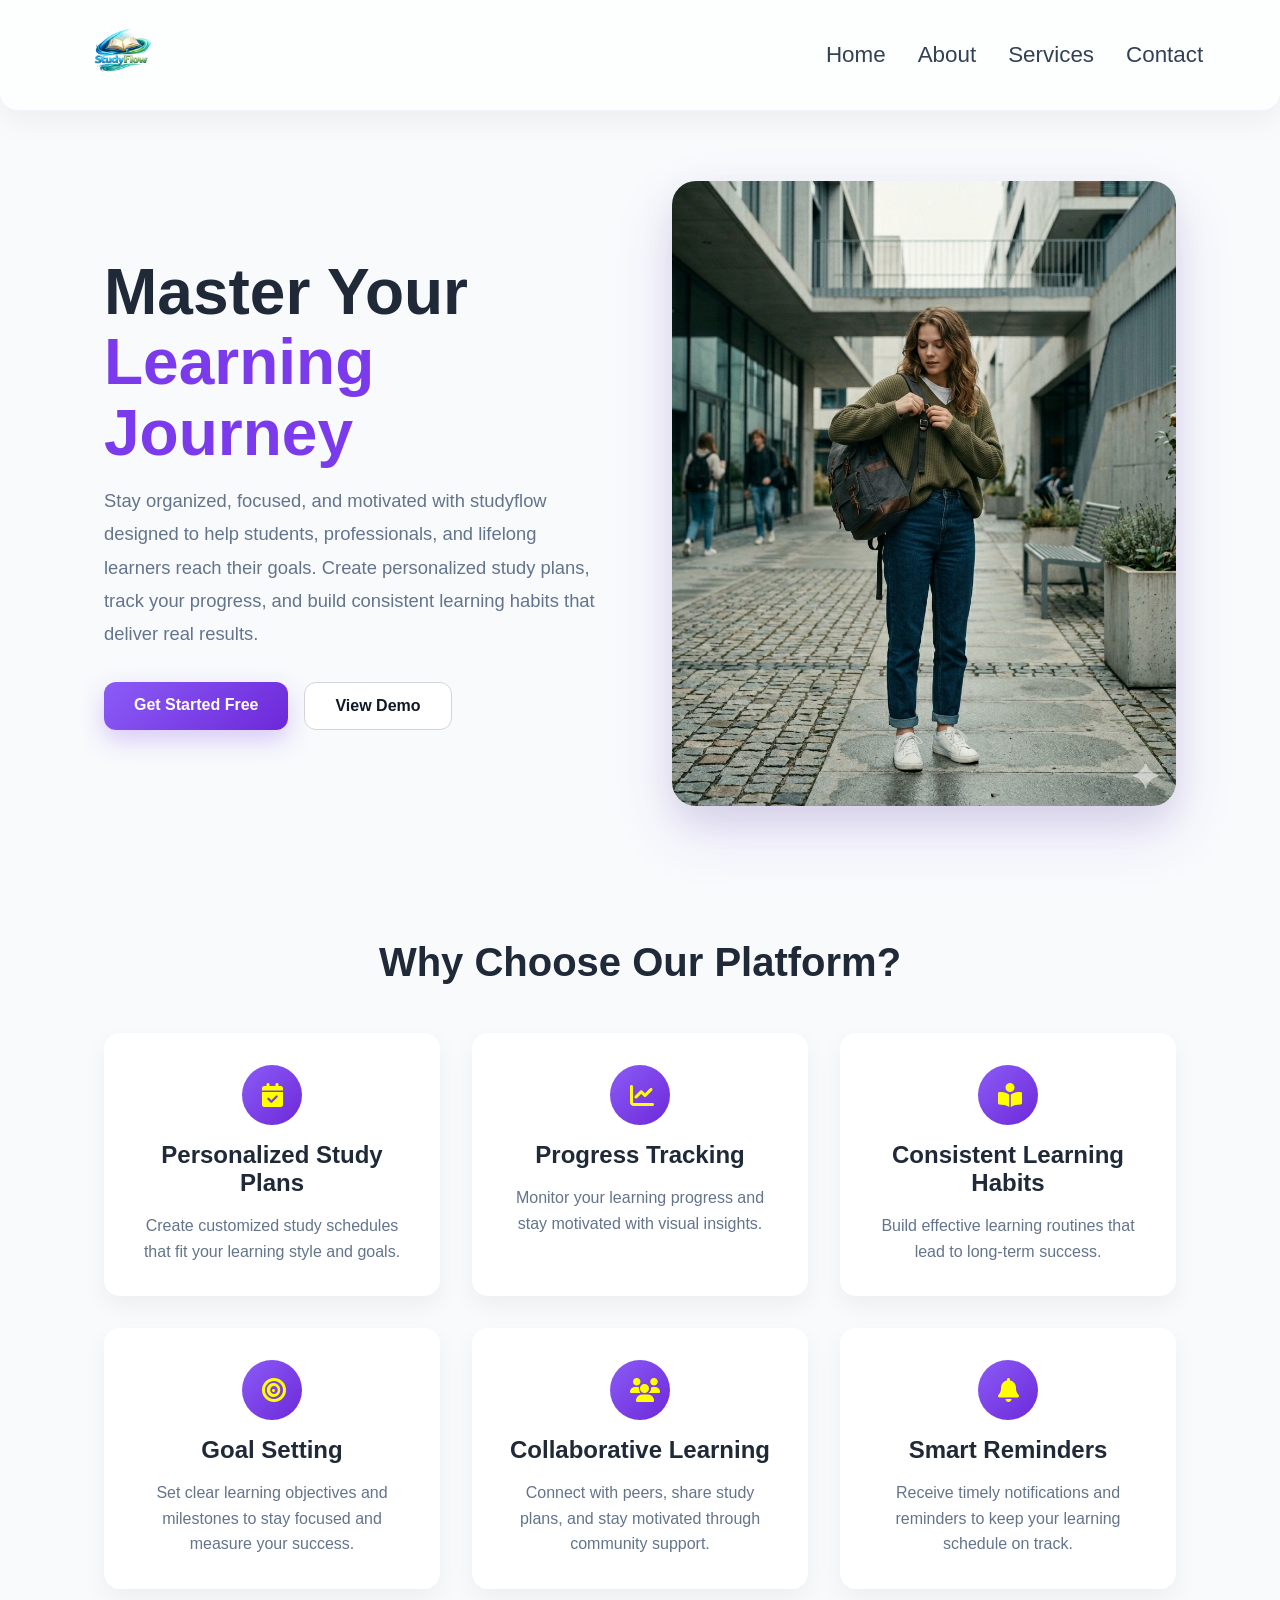
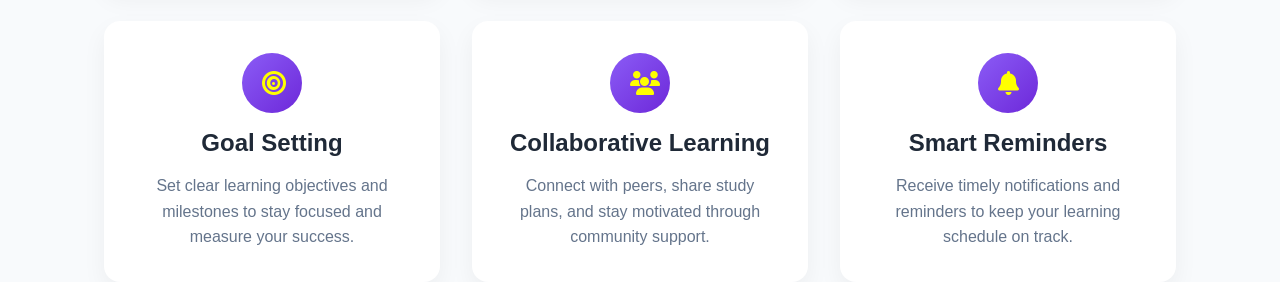
==== index.html @ 71522b95 "echo "# prince1243" >> README.md git init git add README.md git commit -m "first commit" git branch " ====
<!DOCTYPE html>
<html lang="en">
<head>
  <meta charset="UTF-8">
  <meta name="viewport" content="width=device-width, initial-scale=1.0">
  <title>Document</title>
  <link rel="stylesheet" href="styles.css">
  <link rel="stylesheet" href="https://cdnjs.cloudflare.com/ajax/libs/font-awesome/6.5.2/css/all.min.css">
</head>

<body>
  
<header>
    <div class="logo2">
        <img src="chart.png" alt="Logo">
    </div>

    <nav class="nav">
        <a href="#">Home</a>
        <a href="#">About</a>
        <a href="#">Services</a>
        <a href="#">Contact</a>
    </nav>
</header>

<section class="hero">

    <div class="hero-content">
        <h1>
            Master  Your
            <span class="highlight"> Learning Journey</span>
        </h1>

        <p>
         
         Stay organized, focused, and motivated with studyflow designed to help students, professionals, and lifelong learners reach their goals. Create personalized study plans, track your progress, and build consistent learning habits that deliver real results.
        </p>

        <div class="hero-buttons">
            <a href="signup.html" class="btn-primary">
                Get Started  Free
            </a>

            <a href="#" class="btn-secondary">
                View Demo
            </a>
        </div>
    </div>

    <div class="hero-image">
        <img src="JACK2.jpeg" alt="Hero Image">
    </div>

</section>
<section class="container">
    <h2>Why Choose Our Platform?</h2>
    <div class="cards">
<div class="feature">
    <div class="logo">
        <i class="fa-solid fa-calendar-check"></i>
    </div>
    <h3>Personalized Study Plans</h3>
    <p>Create customized study schedules that fit your learning style and goals.</p>
</div>

<div class="feature">
    <div class="logo">
        <i class="fa-solid fa-chart-line"></i>
    </div>
    <h3>Progress Tracking</h3>
    <p>Monitor your learning progress and stay motivated with visual insights.</p>
</div>

<div class="feature">
    <div class="logo">
        <i class="fa-solid fa-book-open-reader"></i>
    </div>
    <h3>Consistent Learning Habits</h3>
    <p>Build effective learning routines that lead to long-term success.</p>
</div>
<div class="feature">
    <div class="logo">
    <i class="fa-solid fa-bullseye feature-icon"></i>
    </div>
    <h3>Goal Setting</h3>
    <p>Set clear learning objectives and milestones to stay focused and measure your success.</p>
</div>

<div class="feature">
    <div class="logo">
    <i class="fa-solid fa-users feature-icon"></i>
    </div>
    <h3>Collaborative Learning</h3>
    <p>Connect with peers, share study plans, and stay motivated through community support.</p>
</div>

<div class="feature">
    <div class="logo">
    <i class="fa-solid fa-bell feature-icon"></i>
    </div>
    <h3>Smart Reminders</h3>
    <p>Receive timely notifications and reminders to keep your learning schedule on track.</p>
</div>

<div class="feature">
    <div class="logo">
    <i class="fa-solid fa-bullseye feature-icon"></i>
    </div>
    <h3>Goal Setting</h3>
    <p>Set clear learning objectives and milestones to stay focused and measure your success.</p>
</div>

<div class="feature">
    <div class="logo">
    <i class="fa-solid fa-users feature-icon"></i>
    </div>
    <h3>Collaborative Learning</h3>
    <p>Connect with peers, share study plans, and stay motivated through community support.</p>
</div>

<div class="feature">
    <div class="logo">
    <i class="fa-solid fa-bell feature-icon"></i>
    </div>
    <h3>Smart Reminders</h3>
    <p>Receive timely notifications and reminders to keep your learning schedule on track.</p>
</div>

    </div>
</section>
<script src="script.js"></script>
</body>
</html>
---- styles.css ----
/* =========================
   GLOBAL STYLES
========================= */

* {
    margin: 0;
    padding: 0;
    box-sizing: border-box;
}

body {
    margin: 0;
    padding: 0;
    font-family: "Inter", Arial, sans-serif;
    background: #f8fafc;
    color: #1f2937;
    overflow-x: hidden;
}


  ╚══════════════════════════════════════════════════╝
    */
    .card {
      display: grid;
      grid-template-columns: 1fr 1fr;   /* two equal columns */
      width: min(900px, 95vw);          /* max 900px, never over screen width */
      min-height: 560px;
      border-radius: 24px;
      overflow: hidden;
      border: 1px solid var(--border);
      box-shadow: 0 32px 80px rgba(0,0,0,0.5);
      position: relative;
      z-index: 1;
    }
 
    /* ─── LEFT: BRAND PANEL ───────────────────────── */
    .brand-panel {
      background: linear-gradient(145deg, #1a2540 0%, #0d1829 100%);
      padding: 60px 48px;
      display: flex;
      flex-direction: column;
      justify-content: space-between;
      border-right: 1px solid var(--border);
      position: relative;
      overflow: hidden;
    }
 
    /* Decorative circles inside the brand panel */
    .brand-panel::after {
      content: '';
      position: absolute;
      bottom: -80px;
      right: -80px;
      width: 260px;
      height: 260px;
      border-radius: 50%;
      border: 1px solid rgba(79,142,247,0.15);
    }
 
    .brand-panel::before {
      content: '';
      position: absolute;
      bottom: -120px;
      right: -120px;
      width: 360px;
      height: 360px;
      border-radius: 50%;
      border: 1px solid rgba(79,142,247,0.08);
    }
 
    .logo {
      display: flex;
      align-items: center;
      gap: 10px;
      font-family: 'Sora', sans-serif;
      font-weight: 700;
      font-size: 1.2rem;
      color: var(--text);
    }
 
    /* The icon/dot next to the logo */
    .logo-dot {
      width: 32px;
      height: 32px;
      background: var(--accent);
      border-radius: 8px;
      display: grid;
      place-items: center;
      font-size: 16px;
    }
 
    .brand-headline {
      font-family: 'Sora', sans-serif;
      font-size: 2rem;
      font-weight: 800;
      line-height: 1.25;
      color: var(--text);
    }
 
    .brand-headline span {
      color: var(--accent);
    }
 
    .brand-sub {
      font-size: 0.9rem;
      color: var(--muted);
      line-height: 1.6;
      margin-top: 12px;
    }
 
    /* The three feature bullet points */
    .features {
      list-style: none;
      display: flex;
      flex-direction: column;
      gap: 12px;
    }
 
    .features li {
      display: flex;
      align-items: center;
      gap: 10px;
      font-size: 0.85rem;
      color: var(--muted);
    }
 
    .features li::before {
      content: '✓';
      width: 20px;
      height: 20px;
      background: rgba(79,142,247,0.15);
      border-radius: 50%;
      display: grid;
      place-items: center;
      font-size: 10px;
      color: var(--accent);
      flex-shrink: 0;
    }
 
    /* ─── RIGHT: FORM PANEL ───────────────────────── */
    .form-panel {
      background: var(--card);
      padding: 60px 48px;
      display: flex;
      flex-direction: column;
      justify-content: center;
    }
 
    .form-title {
      font-family: 'Sora', sans-serif;
      font-size: 1.6rem;
      font-weight: 700;
      margin-bottom: 6px;
    }
 
    .form-subtitle {
      font-size: 0.875rem;
      color: var(--muted);
      margin-bottom: 36px;
    }
 
    /*
    ╔══════════════════════════════════════════════════╗
    ║  LESSON 6: Form Groups                           ║
    ║  Each field is wrapped in a .form-group div.     ║
    ║  This keeps the label, input, and error          ║
    ║  together as one unit — easy to style.           ║
    ╚══════════════════════════════════════════════════╝
    */
    .form-group {
      display: flex;
      flex-direction: column;
      gap: 7px;
      margin-bottom: 20px;
    }
 
    label {
      font-size: 0.8rem;
      font-weight: 600;
      color: var(--muted);
      letter-spacing: 0.04em;
      text-transform: uppercase;
    }
 
    /*
    ╔══════════════════════════════════════════════════╗
    ║  LESSON 7: Input Styling                         ║
    ║  :focus-visible → styles only keyboard focus     ║
    ║  (not mouse click). Better accessibility.        ║
    ║  transition → smooth animation on focus.         ║
    ╚══════════════════════════════════════════════════╝
    */
    .input-wrap {
      position: relative;           /* so the icon can be absolute inside */
      display: flex;
      align-items: center;
    }
 
    .input-icon {
      position: absolute;
      left: 14px;
      color: var(--muted);
      font-size: 16px;
      pointer-events: none;         /* clicks pass through the icon to input */
    }
 
    input {
      width: 100%;
      padding: 13px 16px 13px 42px; /* left padding to make room for icon */
      background: var(--bg);
      border: 1.5px solid var(--border);
      border-radius: 10px;
      color: var(--text);
      font-size: 0.9rem;
      font-family: 'Inter', sans-serif;
      outline: none;
      transition: border-color 0.2s, box-shadow 0.2s;  /* smooth focus effect */
    }
 
    input::placeholder { color: #3a4455; }
 
    /* When user focuses/clicks input — highlight with accent color */
    input:focus {
      border-color: var(--accent);
      box-shadow: 0 0 0 3px var(--accent-glow);
    }
 
    /* For the password toggle button */
    .toggle-pw {
      position: absolute;
      right: 12px;
      background: none;
      border: none;
      color: var(--muted);
      cursor: pointer;
      font-size: 15px;
      padding: 4px;
      line-height: 1;
    }
 
    .toggle-pw:hover { color: var(--text); }
 
    /* Row for Remember Me + Forgot Password */
    .form-meta {
      display: flex;
      justify-content: space-between;
      align-items: center;
      margin-bottom: 28px;
      font-size: 0.82rem;
    }
 
    .remember {
      display: flex;
      align-items: center;
      gap: 7px;
      color: var(--muted);
      cursor: pointer;
    }
 
    /* Custom checkbox styling */
    .remember input[type="checkbox"] {
      width: 16px;
      height: 16px;
      padding: 0;
      accent-color: var(--accent);   /* modern way to color checkboxes */
      cursor: pointer;
    }
 
    .forgot {
      color: var(--accent);
      text-decoration: none;
      font-weight: 500;
    }
    .forgot:hover { text-decoration: underline; }
 
    /*
    ╔══════════════════════════════════════════════════╗
    ║  LESSON 8: The Login Button                      ║
    ║  We use position: relative + z-index so the      ║
    ║  ::after pseudo-element (the glow) sits behind.  ║
    ║  On hover, the glow expands — feels premium.     ║
    ╚══════════════════════════════════════════════════╝
    */
    .btn-login {
      width: 100%;
      padding: 14px;
      background: var(--accent);
      color: #fff;
      border: none;
      border-radius: 10px;
      font-size: 0.95rem;
      font-weight: 600;
      font-family: 'Sora', sans-serif;
      cursor: pointer;
      position: relative;
      overflow: hidden;
      transition: transform 0.15s, box-shadow 0.2s;
      letter-spacing: 0.02em;
    }
 
    .btn-login:hover {
      transform: translateY(-2px);   /* subtle lift on hover */
      box-shadow: 0 8px 24px rgba(79,142,247,0.4);
    }
 
    .btn-login:active {
      transform: translateY(0);      /* press down effect */
    }
 
    /* Shimmer sweep animation on hover */
    .btn-login::after {
      content: '';
      position: absolute;
      top: 0; left: -100%;
      width: 60%;
      height: 100%;
      background: linear-gradient(90deg, transparent, rgba(255,255,255,0.15), transparent);
      transition: left 0.4s;
    }
 
    .btn-login:hover::after {
      left: 140%;
    }
 
    /* Divider: ─── or ─── */
    .divider {
      display: flex;
      align-items: center;
      gap: 12px;
      margin: 24px 0;
      color: var(--muted);
      font-size: 0.78rem;
    }
 
    .divider::before,
    .divider::after {
      content: '';
      flex: 1;
      height: 1px;
      background: var(--border);
    }
 
    /* Google Sign-in button */
    .btn-google {
      width: 100%;
      padding: 12px;
      background: transparent;
      border: 1.5px solid var(--border);
      border-radius: 10px;
      color: var(--text);
      font-size: 0.88rem;
      font-family: 'Inter', sans-serif;
      cursor: pointer;
      display: flex;
      align-items: center;
      justify-content: center;
      gap: 10px;
      transition: background 0.2s, border-color 0.2s;
    }
 
    .btn-google:hover {
      background: rgba(255,255,255,0.04);
      border-color: rgba(79,142,247,0.4);
    }
 
    .register-link {
      text-align: center;
      font-size: 0.83rem;
      color: var(--muted);
      margin-top: 24px;
    }
 
    .register-link a {
      color: var(--accent);
      text-decoration: none;
      font-weight: 600;
    }
    .register-link a:hover { text-decoration: underline; }
 
    /*
    ╔══════════════════════════════════════════════════╗
    ║  LESSON 9: Error Messages                        ║
    ║  Hidden by default (display:none).               ║
    ║  JavaScript adds the class .show to reveal them. ║
    ╚══════════════════════════════════════════════════╝
    */
    .error-msg {
      font-size: 0.78rem;
      color: var(--error);
      display: none;
      align-items: center;
      gap: 5px;
    }
    .error-msg.show { display: flex; }
 
    /* Red border on invalid input */
    input.invalid {
      border-color: var(--error);
      box-shadow: 0 0 0 3px rgba(255,92,114,0.15);
    }
 
    /* Toast notification (top feedback bar) */
    .toast {
      position: fixed;
      top: 24px;
      left: 50%;
      transform: translateX(-50%) translateY(-80px);
      background: #1e2d4a;
      border: 1px solid var(--accent);
      color: var(--text);
      padding: 12px 24px;
      border-radius: 10px;
      font-size: 0.88rem;
      transition: transform 0.35s cubic-bezier(0.34, 1.56, 0.64, 1);
      z-index: 100;
      white-space: nowrap;
    }
 
    .toast.show {
      transform: translateX(-50%) translateY(0);
    }
 
    /*
    ╔══════════════════════════════════════════════════╗
    ║  LESSON 10: Responsive Design (Mobile First)     ║
    ║  @media queries change the layout at small       ║
    ║  screen sizes. max-width: 640px = phones.        ║
    ╚══════════════════════════════════════════════════╝
    */
    @media (max-width: 640px) {

    }

/* =========================
   HEADER
========================= */
header {
    position: sticky;
    top: 0;
    z-index: 1000;

    display: flex;
    justify-content: space-between;
    align-items: center;

    padding: 14px 6%;

    background: rgba(255, 255, 255, 0.72);
    backdrop-filter: blur(16px);
    -webkit-backdrop-filter: blur(16px);

    border-bottom: 1px solid rgba(99, 102, 241, 0.08);

    box-shadow: 0 10px 30px rgba(0, 0, 0, 0.05);

    transition: all 0.3s ease;

    border-radius: 0 0 18px 18px;
}
.logo img {
    width: 140px;
    height: auto;
}

.nav {
    font-family: "Poppins", sans-serif;
    font-size: 1.4rem;
    display: flex;
    align-items: center;
    gap: 2rem;
}

.nav a {
    text-decoration: none;
    color: #334155;
    font-weight: 500;
    transition: 0.3s ease;
}

.nav a:hover {
    padding: 12px 24px;
    font-size: 0.95rem;
   border-radius: 10px;
    color: #7c3aed;
    background-color: rgba(124, 58, 237, 0.10);
    transform: translateY(-2px);
}
/* =========================
   HERO SECTION
========================= */

.hero {
    max-width: 1200px;
    margin: auto;

    min-height: 85vh;

    display: grid;
    grid-template-columns: 1fr 1fr;
    gap: 4rem;

    align-items: center;

    padding: 4rem 5%;
}

/* =========================
   HERO CONTENT
========================= */

.hero-content h1 {
    font-size: clamp(2.8rem, 5vw, 4.5rem);
    font-weight: 800;
    line-height: 1.1;
    margin-bottom: 1rem;
}

.highlight {
    color: #7c3aed;
}

.hero-content p {
    font-size: 1.15rem;
    line-height: 1.8;
    color: #64748b;

    max-width: 550px;
    margin-bottom: 2rem;
}

/* =========================
   BUTTONS
========================= */

.hero-buttons {
    display: flex;
    gap: 1rem;
    flex-wrap: wrap;
}

.btn-primary {
    display: inline-block;

    padding: 14px 30px;

    text-decoration: none;
    color: white;

    font-weight: 600;

    border-radius: 12px;

    background: linear-gradient(
        135deg,
        #8b5cf6,
        #6d28d9
    );

    box-shadow:
        0 10px 25px rgba(124, 58, 237, 0.25);

    transition: 0.3s ease;
}

.btn-primary:hover {
    transform: translateY(-3px);
}

.btn-secondary {
    display: inline-block;

    padding: 14px 30px;

    text-decoration: none;
    color: #111827;

    font-weight: 600;

    border-radius: 12px;
    border: 1px solid #d1d5db;

    background: white;

    transition: 0.3s ease;
}

.btn-secondary:hover {
    background: #f8fafc;
    transform: translateY(-3px);
}

/* =========================
   HERO IMAGE
========================= */

.hero-image {
    display: flex;
    justify-content: center;
    align-items: center;
}

.hero-image img {
    width: 100%;
    max-width: 600px;

    border-radius: 24px;

    box-shadow:
        0 15px 35px rgba(0, 0, 0, 0.08),
        0 25px 60px rgba(124, 58, 237, 0.15);

    transition: 0.4s ease;
}
.container {
    max-width: 1200px;
    margin: auto;
    padding: 4rem 5%;
}
.container h2 {
    text-align: center;
    font-size: 2.5rem;
    margin-bottom: 3rem;
}
.cards {
    width: 100%;
    height: 300px;
    display: grid;
    grid-template-columns: repeat(3, 1fr);
    gap: 2rem;
}
.feature {
    background: white;
    padding: 2rem;
    border-radius: 16px;
    box-shadow: 0 10px 25px rgba(0, 0, 0, 0.05);
    text-align: center;
}
.feature:hover {
    color: #000;
    transform: translateY(-5px);
    box-shadow: 0 15px 35px rgba(0, 0, 0, 0.1);
}
.logo{
    background: linear-gradient(135deg, #8b5cf6, #6d28d9);
    border-radius: 100px;
    width: 60px;
    height: 60px;
     margin: 0 auto 1rem;
    padding:15px 20px;
    color: white;
}
.logo i {
       display: flex;
    text-align: center;
    align-items: center;
    color: yellow;
    justify-content: center;
    font-size: 1.5rem;
}
.feature h3 {
    font-size: 1.5rem;
    margin: 1rem 0;
}
.feature p {
    color: #64748b;
    line-height: 1.6;
}
.logo2 {
    display: flex;
    gap: 10px;
    font-size: 1.3rem;
    font-weight: 700;
    font-family: "Poppins", sans-serif;
    color: #1f2937;
    text-decoration: none;
    transition: all 0.3s ease;
}

/* Logo image styling */
.logo2 img {
    width: 90px;
    height: 82px;
    
    border-radius: 10px;
   
}

/* Hover effect */
.logo2:hover img {
    transform: scale(1.08) rotate(-2deg);
    box-shadow: 0 8px 20px rgba(79, 70, 229, 0.25);
}

.logo2:hover {
    color: #4f46e5;
}
.profile {
    display: flex;
    align-items: center;
    justify-content: center;
    gap: 15px;
    padding: 15px;
  
}

.profile i {
    width:300px;
    font-size: 40px;
    color: #6d28d9;
    background: #ede9fe;
    padding: 15px;
    border-radius: 50%;
    transition: all 0.3s ease;
}

.fa-circle-user {
    font-size: 36px;
    color: #000000;
}
.profile i:hover {
    transform: scale(1.1);
}
/* =========================
   MOBILE
========================= */

@media (max-width: 768px) {
     html,body{
        width: 100%;

     }

    header {
        padding: 15px 20px;
    }


    .logo img {
        width: 110px;
    }

    .nav {
        gap: 1rem;
    }

    .nav a {
        font-size: 0.9rem;
    }

    .hero {
        grid-template-columns: 1fr;
        text-align: center;

        gap: 3rem;

        padding: 3rem 1.5rem;

        min-height: auto;
    }

    .hero-content h1 {
        font-size: 2.5rem;
    }

    .hero-content p {
        font-size: 1rem;
        margin-inline: auto;
    }

    .hero-buttons {
        justify-content: center;
        
    }

    .btn-primary,
    .btn-secondary {
        width: 100%;
        max-width: 250px;
        text-align: center;
    }

    .hero-image img {
        max-width: 450px;
    }
    .container{
         margin: auto;
         padding: 3rem 4%;
    }
    .cards{
        display: grid;
        height: 20vh;
        width: 100%;
        grid-template-columns: 1fr;
    }
}
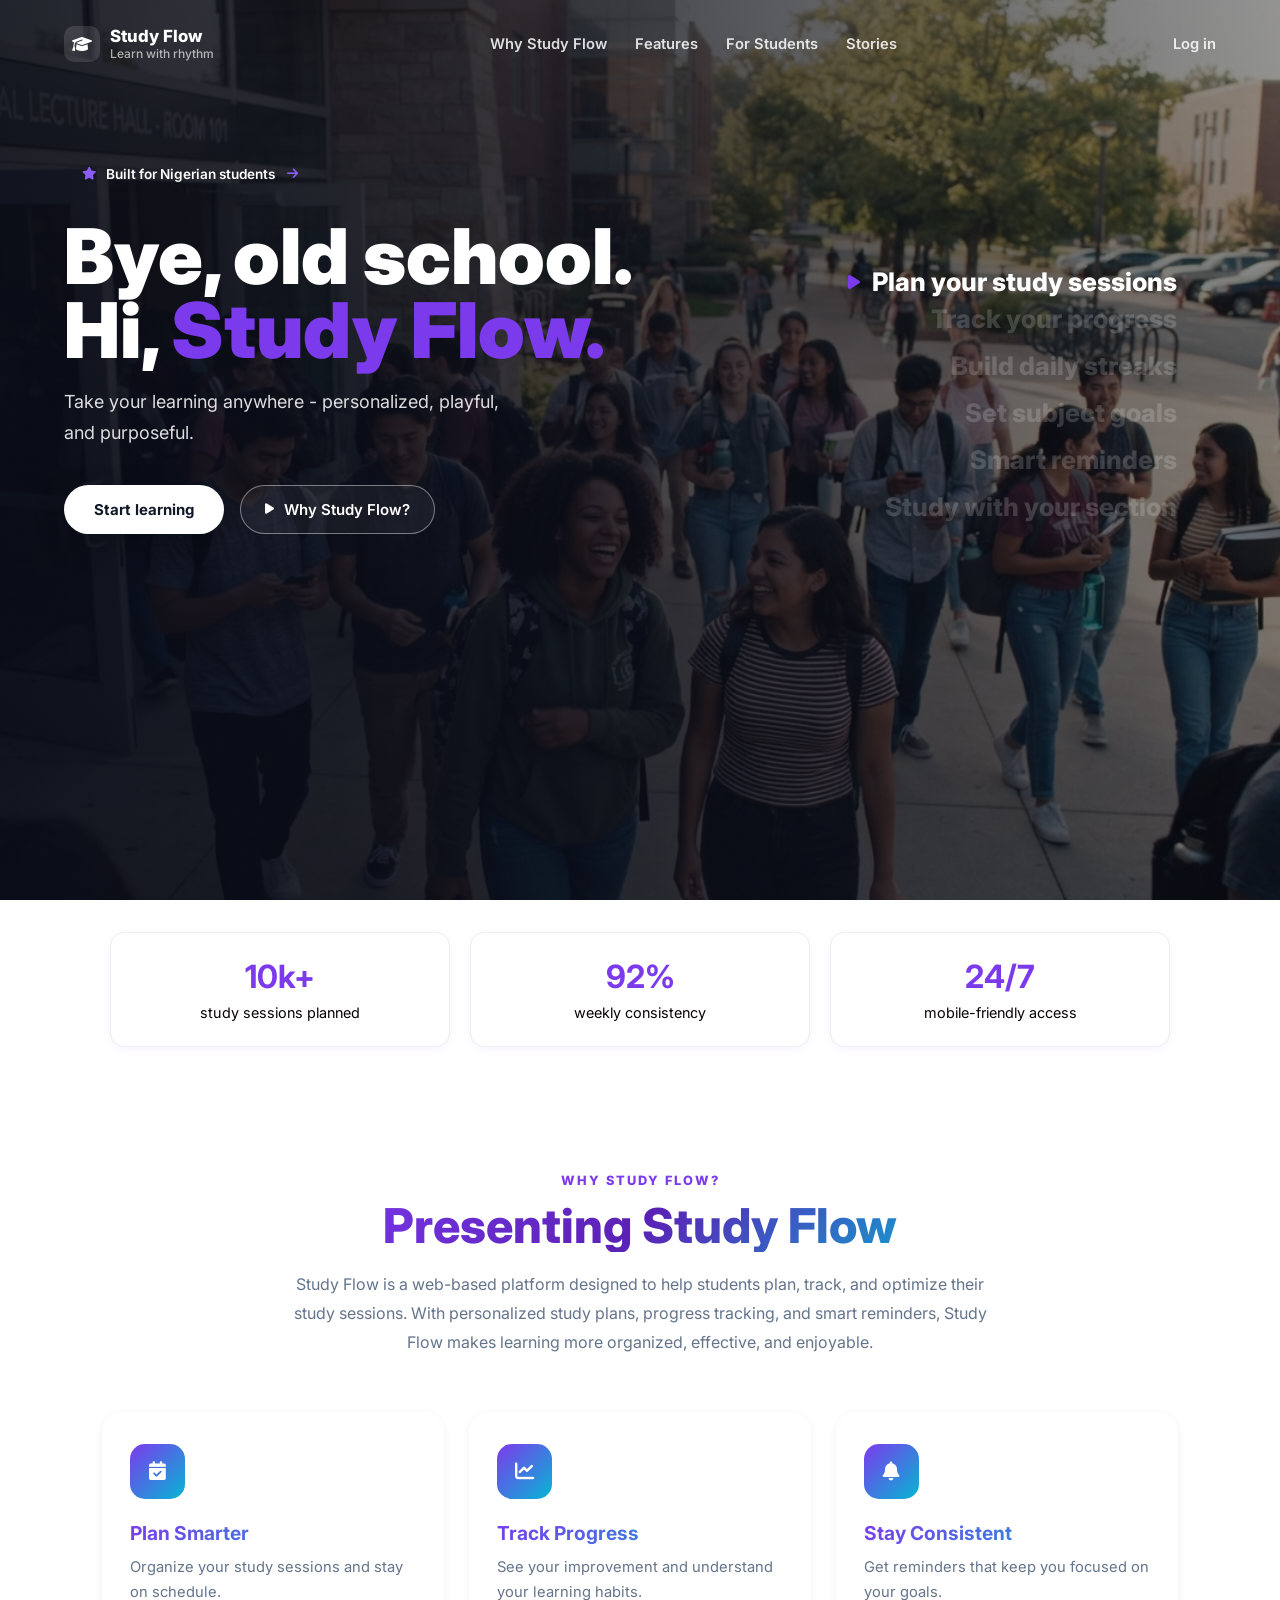
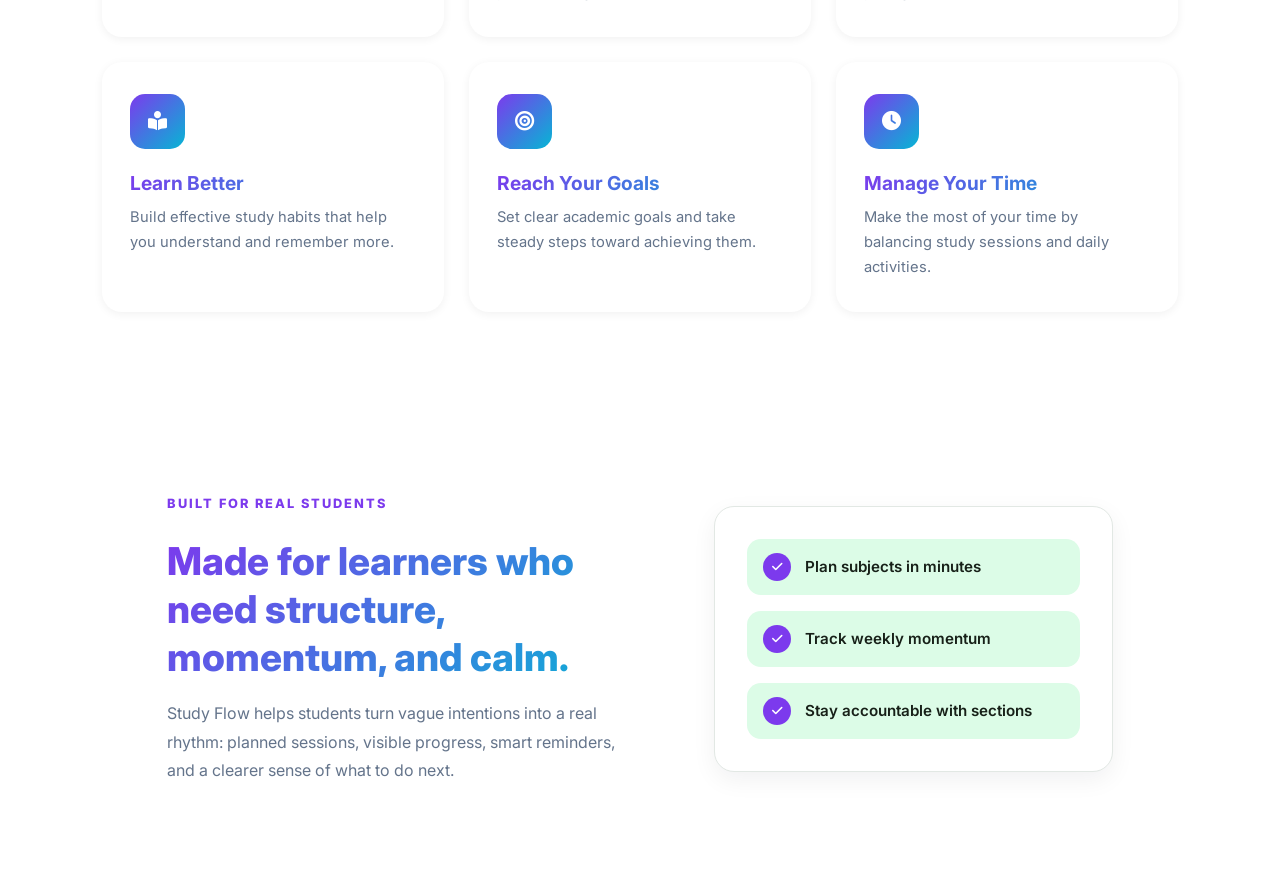
==== commit 2ad83ae5: "update" ====
--- a/index.html
+++ b/index.html
@@ -1,133 +1,169 @@
 <!DOCTYPE html>
 <html lang="en">
 <head>
+  
   <meta charset="UTF-8">
+  
   <meta name="viewport" content="width=device-width, initial-scale=1.0">
-  <title>Document</title>
-  <link rel="stylesheet" href="styles.css">
+  <title>Study Flow - Modern Learning Platform</title>
+  <meta name="google-site-verification" content="tTZ7OoOKGF3PnKdHhJNmftQXPJx1vqrfENqBR6T2Oec" />
+  <link rel="preconnect" href="https://fonts.googleapis.com">
+  <link rel="preconnect" href="https://fonts.gstatic.com" crossorigin>
+  <link href="https://fonts.googleapis.com/css2?family=Inter:wght@300;400;500;600;700;800;900&display=swap" rel="stylesheet">
   <link rel="stylesheet" href="https://cdnjs.cloudflare.com/ajax/libs/font-awesome/6.5.2/css/all.min.css">
+  <link rel="stylesheet" href="css/style.css">
+  <script src="js/theme.js"></script>
 </head>
+<body class="landing-page">
 
-<body>
-  
-<header>
-    <div class="logo2">
-        <img src="chart.png" alt="Logo">
+  <section class="home-hero">
+    <div class="hero-image-layer" aria-hidden="true"></div>
+    <div class="hero-overlay" aria-hidden="true"></div>
+
+    <header class="site-header">
+      <a class="site-brand" href="index.html" aria-label="Study Flow home">
+        <span class="site-brand-mark"><i class="fa-solid fa-graduation-cap"></i></span>
+        <span class="site-brand-text">
+          <strong>Study Flow</strong>
+          <small>Learn with rhythm</small>
+        </span>
+      </a>
+
+      <button class="menu-toggle" type="button" aria-label="Open navigation" aria-expanded="false" aria-controls="siteNav">
+        <i class="fa-solid fa-bars"></i>
+      </button>
+
+      <nav id="siteNav" class="site-nav">
+        <a href="#why-study-flow">Why Study Flow</a>
+        <a href="#features">Features</a>
+        <a href="#for-whom">For Students</a>
+        <a href="#testimonials">Stories</a>
+      </nav>
+
+      <div class="site-actions">
+        <a href="login.html" class="site-link">Log in</a>
+    
+      </div>
+    </header>
+
+    <div class="hero-inner">
+      <div class="hero-badge">
+        <i class="fa-solid fa-star"></i>
+        <span>Built for Nigerian students</span>
+        <i class="fa-solid fa-arrow-right"></i>
+      </div>
+
+      <h1>Bye, old school.<br>Hi, <span class="accent">Study Flow.</span></h1>
+      <p class="hero-sub">Take your learning anywhere - personalized, playful, and purposeful.</p>
+
+      <div class="hero-actions">
+        <a href="signup.html" class="btn-primary hero-cta">Start learning</a>
+        <a href="#why-study-flow" class="btn-hero-secondary"><i class="fa-solid fa-play"></i> Why Study Flow?</a>
+      </div>
     </div>
 
-    <nav class="nav">
-        <a href="#">Home</a>
-        <a href="#">About</a>
-        <a href="#">Services</a>
-        <a href="#">Contact</a>
-    </nav>
-</header>
+    <div class="hero-feature-list">
+      <div class="karaoke-viewport">
+        <ul id="heroFeatureList" class="karaoke-list">
+          <li><i class="fa-solid fa-play hero-feature-arrow"></i><span>Plan your study sessions</span></li>
+          <li><span>Track your progress</span></li>
+          <li><span>Build daily streaks</span></li>
+          <li><span>Set subject goals</span></li>
+          <li><span>Smart reminders</span></li>
+          <li><span>Study with your section</span></li>
+        </ul>
+      </div>
+    </div>
+  </section>
 
-<section class="hero">
+  <section class="trust-strip" id="features">
+    <div class="trust-pill"><strong>10k+</strong><span>study sessions planned</span></div>
+    <div class="trust-pill"><strong>92%</strong><span>weekly consistency</span></div>
+    <div class="trust-pill"><strong>24/7</strong><span>mobile-friendly access</span></div>
+  </section>
 
-    <div class="hero-content">
-        <h1>
-            Master  Your
-            <span class="highlight"> Learning Journey</span>
-        </h1>
-
-        <p>
-         
-         Stay organized, focused, and motivated with studyflow designed to help students, professionals, and lifelong learners reach their goals. Create personalized study plans, track your progress, and build consistent learning habits that deliver real results.
-        </p>
-
-        <div class="hero-buttons">
-            <a href="signup.html" class="btn-primary">
-                Get Started  Free
-            </a>
-
-            <a href="#" class="btn-secondary">
-                View Demo
-            </a>
-        </div>
+  <section class="present" id="why-study-flow">
+    <div class="present-content">
+      <span class="section-label">WHY STUDY FLOW?</span>
+      <h2>Presenting Study Flow</h2>
+      <p>
+        Study Flow is a web-based platform designed to help students plan, track,
+        and optimize their study sessions. With personalized study plans,
+        progress tracking, and smart reminders, Study Flow makes learning more
+        organized, effective, and enjoyable.
+      </p>
     </div>
 
-    <div class="hero-image">
-        <img src="JACK2.jpeg" alt="Hero Image">
-    </div>
+    <div class="cards">
+      <div class="benefit">
+        <i class="fa-solid fa-calendar-check"></i>
+        <div>
+          <h3>Plan Smarter</h3>
+          <p>Organize your study sessions and stay on schedule.</p>
+        </div>
+      </div>
 
-</section>
-<section class="container">
-    <h2>Why Choose Our Platform?</h2>
-    <div class="cards">
-<div class="feature">
-    <div class="logo">
-        <i class="fa-solid fa-calendar-check"></i>
-    </div>
-    <h3>Personalized Study Plans</h3>
-    <p>Create customized study schedules that fit your learning style and goals.</p>
+      <div class="benefit">
+        <i class="fa-solid fa-chart-line"></i>
+        <div>
+          <h3>Track Progress</h3>
+          <p>See your improvement and understand your learning habits.</p>
+        </div>
+      </div>
+
+      <div class="benefit">
+        <i class="fa-solid fa-bell"></i>
+        <div>
+          <h3>Stay Consistent</h3>
+          <p>Get reminders that keep you focused on your goals.</p>
+        </div>
+      </div>
+
+     <div class="benefit">
+  <i class="fa-solid fa-book-open-reader"></i>
+  <div>
+    <h3>Learn Better</h3>
+    <p>Build effective study habits that help you understand and remember more.</p>
+  </div>
 </div>
 
-<div class="feature">
-    <div class="logo">
-        <i class="fa-solid fa-chart-line"></i>
-    </div>
-    <h3>Progress Tracking</h3>
-    <p>Monitor your learning progress and stay motivated with visual insights.</p>
+<div class="benefit">
+  <i class="fa-solid fa-bullseye"></i>
+  <div>
+    <h3>Reach Your Goals</h3>
+    <p>Set clear academic goals and take steady steps toward achieving them.</p>
+  </div>
 </div>
 
-<div class="feature">
-    <div class="logo">
-        <i class="fa-solid fa-book-open-reader"></i>
+<div class="benefit">
+  <i class="fa-solid fa-clock"></i>
+  <div>
+    <h3>Manage Your Time</h3>
+    <p>Make the most of your time by balancing study sessions and daily activities.</p>
+  </div>
+</div>
     </div>
-    <h3>Consistent Learning Habits</h3>
-    <p>Build effective learning routines that lead to long-term success.</p>
-</div>
-<div class="feature">
-    <div class="logo">
-    <i class="fa-solid fa-bullseye feature-icon"></i>
+  </section>
+
+  <section class="audience-section" id="for-whom">
+    <div class="audience-copy">
+      <span class="section-label">BUILT FOR REAL STUDENTS</span>
+      <h2>Made for learners who need structure, momentum, and calm.</h2>
+      <p>
+        Study Flow helps students turn vague intentions into a real rhythm:
+        planned sessions, visible progress, smart reminders, and a clearer
+        sense of what to do next.
+      </p>
     </div>
-    <h3>Goal Setting</h3>
-    <p>Set clear learning objectives and milestones to stay focused and measure your success.</p>
-</div>
+    <div class="audience-card">
+      <div class="audience-item"><i class="fa-solid fa-check"></i><span>Plan subjects in minutes</span></div>
+      <div class="audience-item"><i class="fa-solid fa-check"></i><span>Track weekly momentum</span></div>
+      <div class="audience-item"><i class="fa-solid fa-check"></i><span>Stay accountable with sections</span></div>
+    </div>
+  </section>
 
-<div class="feature">
-    <div class="logo">
-    <i class="fa-solid fa-users feature-icon"></i>
-    </div>
-    <h3>Collaborative Learning</h3>
-    <p>Connect with peers, share study plans, and stay motivated through community support.</p>
-</div>
 
-<div class="feature">
-    <div class="logo">
-    <i class="fa-solid fa-bell feature-icon"></i>
-    </div>
-    <h3>Smart Reminders</h3>
-    <p>Receive timely notifications and reminders to keep your learning schedule on track.</p>
-</div>
-
-<div class="feature">
-    <div class="logo">
-    <i class="fa-solid fa-bullseye feature-icon"></i>
-    </div>
-    <h3>Goal Setting</h3>
-    <p>Set clear learning objectives and milestones to stay focused and measure your success.</p>
-</div>
-
-<div class="feature">
-    <div class="logo">
-    <i class="fa-solid fa-users feature-icon"></i>
-    </div>
-    <h3>Collaborative Learning</h3>
-    <p>Connect with peers, share study plans, and stay motivated through community support.</p>
-</div>
-
-<div class="feature">
-    <div class="logo">
-    <i class="fa-solid fa-bell feature-icon"></i>
-    </div>
-    <h3>Smart Reminders</h3>
-    <p>Receive timely notifications and reminders to keep your learning schedule on track.</p>
-</div>
-
-    </div>
-</section>
-<script src="script.js"></script>
+  <script src="js/theme.js"></script>
+  <script src="js/script.js"></script>
 </body>
 </html>
--- a/css/style.css
+++ b/css/style.css
@@ -0,0 +1,2426 @@
+/* =========================================================
+   STUDY FLOW — GREEN + RED BRAND SYSTEM
+   ========================================================= */
+:root {
+    --sf-green: #16A34A;
+    --sf-green-dark: #15803D;
+    --sf-green-light: #DCFCE7;
+    --sf-red: #EF4444;
+    --sf-red-dark: #DC2626;
+    --sf-red-light: #FEE2E2;
+
+    --sf-background: #F7FCF9;
+    --sf-surface: #FFFFFF;
+    --sf-surface-soft: #F0FDF4;
+    --sf-text: #172018;
+    --sf-text-secondary: #64706A;
+    --sf-text-muted: #94A3A0;
+    --sf-border: #E2E8E4;
+
+    --sf-success: #16A34A;
+    --sf-danger: #DC2626;
+
+    --sf-gradient: linear-gradient(135deg, #16A34A 0%, #15803D 55%, #EF4444 100%);
+    --sf-gradient-soft: linear-gradient(135deg, #F0FDF4 0%, #FEF2F2 100%);
+}
+
+/* ══════════════════════════════════════════
+   GOOGLE FONT
+══════════════════════════════════════════ */
+@import url('https://fonts.googleapis.com/css2?family=Inter:wght@300;400;500;600;700;800;900&display=swap');
+
+/* ══════════════════════════════════════════
+   CSS VARIABLES — light + dark
+══════════════════════════════════════════ */
+/* =========================================================
+   STUDY FLOW — PURPLE + YELLOW BRAND SYSTEM
+   ========================================================= */
+:root {
+    --sf-purple: #16A34A;
+    --sf-purple-dark: #15803D;
+    --sf-purple-deep: #166534;
+    --sf-purple-light: #DCFCE7;
+
+    --sf-purple:#7c3aed;
+    --sf-yellow-dark: #DC2626;
+    --sf-yellow-light: #FEE2E2;
+
+    --sf-background: #F7FCF9;
+    --sf-surface: #FFFFFF;
+    --sf-surface-soft: #F0FDF4;
+
+    --sf-text: #172018;
+    --sf-text-secondary: #64706A;
+    --sf-text-muted: #94A3A0;
+    --sf-border: #E2E8E4;
+
+    --sf-success: #16A34A;
+    --sf-danger: #DC2626;
+
+    --sf-gradient: linear-gradient(135deg, #16A34A 0%, #15803D 55%, #EF4444 100%);
+    --sf-gradient-soft: linear-gradient(135deg, #F0FDF4 0%, #FEE2E2 100%);
+}
+
+/* Dark mode — supports either data-theme="dark" on <html>
+   or a .dark-theme class on <body>. Update values here only. */
+[data-theme="dark"],
+body.dark-theme {
+    --bg:            #0f172a;
+    --surface:       #111827;
+    --surface-soft:  #1e293b;
+    --text:          #e5e7eb;
+    --muted:         #94a3b8;
+    --border:        rgba(148, 163, 184, 0.16);
+    --primary:       #A78BFA;
+    --primary-soft:  #3B0764;
+    --accent:        #FDE047;
+    --accent-light:  #422006;
+    --bg-hover:      #1E1B2E;
+    --text-primary:  #F7FCF9;
+    --text-secondary:#CBD5E1;
+    --text-muted:    #94A3A0;
+    --bg-card:       #111827;
+    --sf-color-primary: #A78BFA;
+    --sf-color-primary-hover: #8B5CF6;
+    --sf-color-surface: #111827;
+    --sf-color-border: rgba(148, 163, 184, 0.16);
+    --sf-color-text: #E2E8E4;
+    --brand-gradient: linear-gradient(135deg, #16A34A, #EF4444);
+
+    --shadow-sm: 0 1px 3px rgba(2, 6, 23, 0.3);
+    --shadow-md: 0 4px 16px rgba(2, 6, 23, 0.4);
+    --shadow-lg: 0 24px 60px rgba(2, 6, 23, 0.35);
+
+    --white:   #111827;
+    --page-bg: #0f172a;
+}
+
+/* ══════════════════════════════════════════
+   RESET + BASE
+══════════════════════════════════════════ */
+* {
+    margin: 0;
+    padding: 0;
+    box-sizing: border-box;
+    font-family: 'Inter', sans-serif;
+}
+
+body {
+    margin: 0;
+    padding: 0;
+    background: var(--bg);
+    color: var(--text);
+    -webkit-font-smoothing: antialiased;
+    -moz-osx-font-smoothing: grayscale;
+    transition: background .3s ease, color .3s ease;
+}
+
+/* Dark mode overrides the gradient with a flat dark background */
+[data-theme="dark"] body,
+body.dark-theme {
+    background: var(--bg);
+}
+body.nav-open { overflow: hidden }
+
+/* ---------- Dark theme overrides ---------- */
+body.dark-theme header,
+body.dark-theme .notification-dropdown,
+body.dark-theme .user-dropdown,
+body.dark-theme .top-profile,
+body.dark-theme .main,
+body.dark-theme .page-header,
+body.dark-theme .dashboard-card,
+body.dark-theme .course-card,
+body.dark-theme .assignment-item,
+body.dark-theme .summary-chip,
+body.dark-theme .progress-panel,
+body.dark-theme .progress-insight,
+body.dark-theme .milestone-item,
+body.dark-theme .schedule-card,
+body.dark-theme .schedule-overview-card,
+body.dark-theme .schedule-item,
+body.dark-theme .settings-card,
+body.dark-theme .save-bar,
+body.dark-theme .toast {
+    background: var(--surface);
+    color: var(--text);
+    border-color: var(--border);
+}
+
+body.dark-theme h1,
+body.dark-theme h2,
+body.dark-theme h3,
+body.dark-theme h4,
+body.dark-theme h5,
+body.dark-theme h6,
+body.dark-theme p,
+body.dark-theme span,
+body.dark-theme li,
+body.dark-theme label {
+    color: var(--text);
+}
+
+body.dark-theme .lead,
+body.dark-theme .summary-label,
+body.dark-theme .page-header p,
+body.dark-theme .card-header-text p,
+body.dark-theme .setting-text span,
+body.dark-theme .profile-meta p,
+body.dark-theme .dropdown-bio p,
+body.dark-theme .notification-item,
+body.dark-theme .assignment-description,
+body.dark-theme .course-description,
+body.dark-theme .course-instructor,
+body.dark-theme .tutorial-info p {
+    color: var(--muted);
+}
+
+body.dark-theme .nav-item,
+body.dark-theme .dropdown-header button,
+body.dark-theme .user-dropdown a,
+body.dark-theme .view-all,
+body.dark-theme .view-all-link,
+body.dark-theme .course-action-btn,
+body.dark-theme .filter-btn,
+body.dark-theme .btn-discard,
+body.dark-theme .btn-danger,
+body.dark-theme .btn-save {
+    color: var(--text);
+}
+
+body.dark-theme .schedule-card,
+body.dark-theme .schedule-overview-card,
+body.dark-theme .schedule-list {
+    background: var(--surface);
+    border-color: var(--border);
+}
+
+body.dark-theme .schedule-overview-card li {
+    background: var(--bg-hover);
+}
+
+.home-hero {
+    position: relative;
+    min-height: 100vh;
+    display: flex;
+    align-items: flex-start;
+    justify-content: space-between;
+    padding: 92px 5vw 48px;
+    background: #111827;
+    color: #fff;
+    overflow: hidden;
+}
+
+.hero-image-layer,
+.hero-overlay {
+    position: absolute;
+    inset: 0;
+}
+
+.hero-image-layer {
+    background-image: url('../assets/Generated Image August 24, 2026 - 1_50PM.png');
+    background-size: cover;
+    background-position: center center;
+    transform: scale(1.02);
+}
+
+.hero-overlay {
+    background:
+        linear-gradient(90deg, rgba(10, 12, 24, 0.86) 0%, rgba(10, 12, 24, 0.70) 46%, rgba(10, 12, 24, 0.30) 100%),
+        linear-gradient(180deg, rgba(10, 12, 24, 0.18), rgba(10, 12, 24, 0.35));
+}
+
+.hero-inner {
+    position: relative;
+    z-index: 2;
+    max-width: 620px;
+    margin-top: 64px;
+}
+
+.hero-badge {
+    display: inline-flex;
+    align-items: center;
+    gap: 10px;
+    padding: 10px 18px;
+    margin-bottom: 28px;
+    border-radius: 999px;
+    background: transparent;
+    border: 0;
+    backdrop-filter: none;
+    font-size: 0.85rem;
+    font-weight: 600;
+    color: #fff;
+}
+
+.hero-badge i:first-child { color: #8b5cf6; font-size: 0.8rem; }
+.hero-badge i:last-child { color: #8b5cf6; font-size: 0.8rem; margin-left: 2px; }
+
+.home-hero h1 {
+    font-size: clamp(3rem, 6vw, 5.2rem);
+    line-height: 0.96;
+    font-weight: 900;
+    margin: 0 0 20px;
+    color: #fff;
+    text-align: left;
+    background: transparent;
+}
+.home-hero h1 .accent { color: #7c3aed; }
+
+.hero-sub {
+    font-size: 18px;
+    line-height: 1.7;
+    color: rgba(255, 255, 255, 0.86);
+    max-width: 460px;
+    margin-bottom: 36px;
+    text-align: left;
+}
+
+.hero-actions { display: flex; align-items: center; gap: 16px; flex-wrap: wrap; }
+
+.btn-primary.hero-cta {
+    display: inline-block;
+    padding: 15px 30px;
+    border-radius: 999px;
+    background: #fff;
+    color: #111827;
+    text-decoration: none;
+    font-weight: 700;
+    font-size: 15px;
+    box-shadow: 0 10px 30px rgba(0, 0, 0, 0.25);
+    transition: transform .2s ease, box-shadow .2s ease;
+}
+.btn-primary.hero-cta:hover {
+     transform: translateY(-2px);
+     box-shadow: 0 16px 32px rgba(0, 0, 0, 0.32);
+     background: #f3f4f6;
+     color:#111827;
+}
+
+.btn-hero-secondary {
+    display: inline-flex;
+    align-items: center;
+    gap: 10px;
+    padding: 14px 24px;
+    border-radius: 999px;
+    border: 1.5px solid rgba(255, 255, 255, 0.42);
+    color: #fff;
+    text-decoration: none;
+    font-weight: 600;
+    font-size: 15px;
+    background: rgba(255, 255, 255, 0.05);
+    transition: background .2s ease, border-color .2s ease, transform .2s ease;
+}
+.btn-hero-secondary i { font-size: 12px; }
+.btn-hero-secondary:hover { background: rgba(255, 255, 255, 0.12); border-color: #fff; transform: translateY(-1px); }
+
+/* Rotating feature list — top-right, Magnific-style */
+.hero-feature-list {
+    position: absolute;
+    right: 4.5vw;
+    top: 24px;
+    z-index: 2;
+    width: min(38vw, 420px);
+}
+.karaoke-viewport { height: 520px; overflow: hidden; display: flex; align-items: center; justify-content: center; }
+.hero-feature-list ul {
+    list-style: none;
+    margin: 0;
+    padding: 0;
+    display: flex;
+    flex-direction: column;
+    gap: 16px;
+    text-align: right;
+    transition: transform 0.7s cubic-bezier(0.22, 1, 0.36, 1);
+    will-change: transform;
+}
+.hero-feature-list li {
+    font-size: clamp(1.1rem, 2vw, 1.6rem);
+    font-weight: 800;
+    color: rgba(255, 255, 255, 0.28);
+    transition: color .3s ease, transform .3s ease, opacity .3s ease;
+    white-space: nowrap;
+    display: flex;
+    align-items: center;
+    justify-content: flex-end;
+    gap: 12px;
+    opacity: 0.62;
+    background: transparent;
+    padding: 0;
+    border: 0;
+}
+.hero-feature-list li.active {
+    color: #fff;
+    opacity: 1;
+    transform: translateY(10px);
+}
+.hero-feature-arrow { color: #7c3aed; font-size: 16px; }
+
+.container h2 { font-size:1.6rem; text-align:center; margin: 28px 0 12px }
+.cards { display: grid; grid-template-columns: repeat(auto-fit, minmax(260px, 1fr)); gap: 20px; margin-top: 16px }
+.feature { background: var(--surface); border: 1px solid var(--border); padding: 18px; border-radius: 14px; box-shadow: 0 8px 24px rgba(15,23,42,0.06); display:flex; flex-direction:column; gap:12px; align-items:flex-start; min-height: 140px; transition: transform .18s ease, box-shadow .18s ease }
+.feature .logo { width:48px; height:48px; display:grid; place-items:center; border-radius:12px; background:var(--primary-soft); color:var(--primary); font-size:20px }
+.feature h3 { margin:0; font-size:1.05rem; color:var(--text) }
+.feature p { margin:0; color:var(--muted); font-size:0.95rem; line-height:1.4 }
+.feature:hover { transform: translateY(-6px); box-shadow: 0 18px 40px rgba(15,23,42,0.08) }
+
+/* =========================================
+   PRESENTING STUDY FLOW
+========================================= */
+
+.present {
+    width: 100%;
+    padding: 90px 8%;
+}
+
+/* Heading */
+.present-content {
+    max-width: 700px;
+    margin: 0 auto 55px;
+    text-align: center;
+}
+
+.section-label {
+    display: inline-block;
+    margin-bottom: 12px;
+    color: #7c3aed;
+    font-size: 0.8rem;
+    font-weight: 800;
+    letter-spacing: 2px;
+}
+
+.present-content h2 {
+    margin: 0 0 18px;
+    font-size: clamp(2rem, 4vw, 3rem);
+    font-weight: 800;
+    line-height: 1.1;
+
+    background: linear-gradient(
+        135deg,
+        #7c3aed,
+        #5b21b6,
+        #06b6d4
+    );
+
+    -webkit-background-clip: text;
+    -webkit-text-fill-color: transparent;
+    background-clip: text;
+}
+
+.present-content p {
+    margin: 0 auto;
+    color: #64748b;
+    font-size: 1rem;
+    line-height: 1.8;
+}
+
+
+/* =========================================
+   THREE CARDS
+========================================= */
+
+.present .cards {
+    display: grid;
+    grid-template-columns: repeat(3, 1fr);
+    gap: 25px;
+}
+
+
+/* Individual card */
+.benefit {
+    padding: 32px 28px;
+
+    background: #fff;
+
+
+    border-radius: 20px;
+       box-shadow: 0 2px 10px rgba(0, 0, 0, 0.06);
+    transition: transform 0.3s ease,
+ border-color 0.3s ease;
+}
+
+.benefit:hover {
+    transform: translateY(-6px);
+   
+}
+
+
+/* Icon */
+.benefit i {
+    width: 55px;
+    height: 55px;
+
+    display: flex;
+    align-items: center;
+    justify-content: center;
+
+    margin-bottom: 22px;
+
+    border-radius: 15px;
+
+    color: #fff;
+    font-size: 1.2rem;
+
+    background: linear-gradient(
+        135deg,
+        #7c3aed,
+        #06b6d4
+    );
+}
+
+
+/* Card title */
+.benefit h3 {
+    margin: 0 0 10px;
+   background: linear-gradient(135deg, #7c3aed, #06b6d4);
+    -webkit-background-clip: text;
+    -webkit-text-fill-color: transparent;
+    background-clip: text;
+    font-size: 1.2rem;
+}
+
+
+/* Card text */
+.benefit p {
+    margin: 0;
+
+    color: #64748b;
+    font-size: 0.92rem;
+    line-height: 1.7;
+}
+
+/* ══════════════════════════════════════════
+   SITE HEADER — transparent overlay on hero
+══════════════════════════════════════════ */
+.site-header {
+    position: absolute;
+    top: 0;
+    left: 0;
+    right: 0;
+    z-index: 3;
+    display: flex;
+    align-items: center;
+    justify-content: space-between;
+    gap: 24px;
+    padding: 26px 5vw;
+    background: transparent;
+    border-bottom: none;
+}
+
+.site-brand {
+    display: flex;
+    align-items: center;
+    gap: 10px;
+    text-decoration: none;
+}
+.site-brand-mark {
+    display: inline-flex;
+    align-items: center;
+    justify-content: center;
+    width: 36px;
+    height: 36px;
+    border-radius: 10px;
+    background: rgba(255, 255, 255, 0.12);
+    color: #fff;
+    font-size: 1rem;
+}
+.site-brand-text { display: flex; flex-direction: column; line-height: 1.15; }
+.site-brand-text strong { font-size: 1.05rem; font-weight: 800; color: #fff; }
+.site-brand-text small { font-size: 0.75rem; font-weight: 500; color: rgba(255, 255, 255, 0.65); }
+
+.menu-toggle {
+    display: none;
+    background: transparent;
+    border: none;
+    width: 40px;
+    height: 40px;
+    border-radius: 8px;
+    color: #fff;
+    font-size: 1.2rem;
+    cursor: pointer;
+    transition: background 0.2s ease;
+}
+.menu-toggle:hover { background: rgba(255, 255, 255, 0.1); }
+
+.site-nav { display: flex; align-items: center; gap: 28px; }
+.site-nav a {
+    text-decoration: none;
+    color: rgba(255, 255, 255, 0.85);
+    font-weight: 600;
+    font-size: 0.92rem;
+    transition: color 0.2s ease;
+}
+.site-nav a:hover { color: #fff; }
+
+.site-actions { display: flex; align-items: center; gap: 20px; }
+.site-link {
+    text-decoration: none;
+    color: rgba(255, 255, 255, 0.85);
+    font-weight: 600;
+    font-size: 0.92rem;
+}
+.site-link:hover { color: #fff; }
+
+.site-cta { padding: 12px 22px; font-size: 0.92rem; }
+
+.site-nav.active {
+    display: flex;
+}
+/* =========================================
+   TABLET
+========================================= */
+/* ══════════════════════════════════════════
+
+   DASHBOARD HEADER (notifications / user dropdown)
+══════════════════════════════════════════ */
+header {
+    width: 100%;
+    display: flex;
+    justify-content: space-between;
+    align-items: center;
+    padding: 20px 40px;
+    background: rgba(255, 255, 255, .72);
+    border-bottom: 1px solid rgba(99, 102, 241, .12);
+    border-radius: 0 0 18px 18px;
+    margin-bottom: 40px;
+}
+
+.user-section { display: flex; align-items: center; gap: 20px; }
+
+.icon-btn {
+    width: 52px;
+    height: 52px;
+    border: 1px solid var(--border);
+    background: var(--surface);
+    border-radius: 16px;
+    display: grid;
+    place-items: center;
+    position: relative;
+    cursor: pointer;
+    font-size: 20px;
+    transition: transform .2s ease, box-shadow .2s ease, border-color .2s ease;
+}
+
+.icon-btn:hover {
+    transform: translateY(-1px);
+    border-color: rgba(79, 70, 229, .3);
+    box-shadow: 0 12px 30px rgba(79, 70, 229, .08);
+}
+
+.notification-count {
+    position: absolute;
+    top: -8px;
+    right: -8px;
+    min-width: 20px;
+    height: 20px;
+    border-radius: 50%;
+    background: #ef4444;
+    color: white;
+    font-size: 12px;
+    display: flex;
+    justify-content: center;
+    align-items: center;
+    padding: 0 5px;
+    border: 2px solid var(--surface);
+}
+
+.notification-container,
+.user-container { position: relative; }
+
+.notification-dropdown,
+.user-dropdown {
+    position: absolute;
+    top: 60px;
+    right: 0;
+    width: 320px;
+    background: white;
+    border-radius: 12px;
+    box-shadow: 0 10px 25px rgba(0, 0, 0, .15);
+    opacity: 0;
+    visibility: hidden;
+    transform: translateY(10px);
+    transition: .3s;
+}
+
+.notification-dropdown.active,
+.user-dropdown.active {
+    opacity: 1;
+    visibility: visible;
+    transform: translateY(0);
+}
+
+.dropdown-header {
+    display: flex;
+    justify-content: space-between;
+    align-items: center;
+    padding: 15px;
+    border-bottom: 1px solid #eee;
+}
+
+.dropdown-header button { border: none; background: none; color: var(--primary); cursor: pointer; }
+
+.notification-item { padding: 15px; display: flex; gap: 10px; cursor: pointer; border-bottom: 1px solid #eee; }
+.notification-item:hover { background: #f8f9fa; }
+.notification-item.unread { background: #eef5ff; }
+
+.avatar { width: 35px; height: 32px; border-radius: 50%; object-fit: cover; }
+.user-avatar { cursor: pointer; }
+.profile-summary { display: flex; flex-direction: column; }
+
+.user-dropdown .profile-header {
+    display: flex;
+    gap: 12px;
+    padding: 16px;
+    align-items: center;
+    border-bottom: 1px solid #e5e7eb;
+    background: linear-gradient(135deg, #f8faff 0%, #ffffff 100%);
+}
+
+.user-dropdown .profile-header .avatar {
+    width: 52px;
+    height: 52px;
+    border: 2px solid #ffffff;
+    box-shadow: 0 4px 12px rgba(79, 70, 229, 0.15);
+}
+
+.user-dropdown .profile-header > div { min-width: 0; }
+.user-dropdown .profile-header h4 { margin: 0; font-size: 1rem; font-weight: 700; color: #111827; }
+.user-dropdown .profile-header p { margin: 4px 0 0; font-size: 0.85rem; color: #6b7280; }
+
+.top-profile {
+    padding: 12px 16px;
+    background: #fff;
+    border: 1px solid #e5e7eb;
+    border-radius: 14px;
+    cursor: pointer;
+    display: inline-flex;
+    align-items: center;
+    gap: 12px;
+}
+
+.top-profile:hover {
+    box-shadow: 0 10px 30px rgba(15, 23, 42, .08);
+    transform: translateY(-1px);
+    transition: transform .2s ease, box-shadow .2s ease;
+}
+
+.profile-meta { display: inline-flex; flex-direction: column; align-items: flex-start; gap: 4px; text-align: left; }
+.profile-meta h4, .profile-meta p { margin: 0; }
+.profile-meta h4 { font-size: 0.95rem; font-weight: 700; }
+.profile-meta p { font-size: 0.8rem; color: #6b7280; }
+
+.profile-header.dropdown { padding: 15px; border-bottom: 1px solid #eee; }
+.profile-header.dropdown div { min-width: 0; }
+.profile-header.dropdown h4 { margin: 0; font-size: 1rem; font-weight: 700; color: #111827; }
+.profile-header.dropdown p { margin: 4px 0 0; padding: 20px 0 0; font-size: 0.85rem; color: #6b7280; }
+
+.dropdown-bio { padding: 15px; border-bottom: 1px solid #eee; background: #F7FCF9; }
+.dropdown-bio p { margin: 0; color: #334155; font-size: 0.95rem; line-height: 1.75; word-break: break-word; }
+.dropdown-bio a { color: #16A34A; text-decoration: none; }
+.dropdown-bio a:hover { text-decoration: underline; }
+
+.dropdown-gallery { padding: 12px 15px; border-bottom: 1px solid #eee; }
+.dropdown-gallery-grid { display: grid; grid-template-columns: repeat(3, 1fr); gap: 8px; }
+.dropdown-gallery-item { width: 100%; aspect-ratio: 1 / 1; border-radius: 8px; overflow: hidden; }
+.dropdown-gallery-item img { width: 100%; height: 100%; object-fit: cover; }
+
+.user-dropdown a { display: flex; gap: 10px; padding: 15px; text-decoration: none; color: #333; }
+.user-dropdown a:hover { background: #f8f9fa; }
+.logout { color: red !important; }
+
+/* Scoped to header only — avoids conflict with .brand-panel .logo */
+header .logo { display: flex; align-items: center; gap: 12px; font-size: 1.4rem; font-weight: 800; color: #111827; }
+header .logo img { width: 48px; height: 40px; }
+
+.header-actions { position: relative; display: flex; justify-content: flex-end; align-items: center; gap: 16px; }
+.header-actions i { font-size: 1.2rem; color: #6b7280; cursor: pointer; transition: color .2s; }
+.header-actions i:hover { color: #7c3aed; }
+
+/* ══════════════════════════════════════════
+   MAIN LAYOUT
+══════════════════════════════════════════ */
+.main {
+    position: absolute;
+    padding: 32px;
+    border-radius: 28px;
+    background: #ffffff;
+    box-shadow: 0 20px 55px rgba(15, 23, 42, .08);
+    min-height: calc(100vh - 160px);
+}
+
+header.page-header {
+    display: flex;
+    border: none;
+    margin: 30px auto;
+    box-shadow: none;
+}
+
+body.dashboard-page { background: var(--bg); }
+
+body.dashboard-page main.main {
+    margin-left: 300px;
+    background: transparent;
+    box-shadow: none;
+    border-radius: 0;
+    min-height: auto;
+    padding: 32px 32px 48px;
+}
+
+.dashboard-content { max-width: 1180px; margin: 0 auto; padding: 0 0 16px; }
+.page-title { max-width: 720px; margin-bottom: 32px; }
+
+.page-header {
+    display: flex;
+    justify-content: space-between;
+    align-items: flex-start;
+    gap: 32px;
+    padding: 28px 30px;
+    border-radius: 28px;
+    background:
+        radial-gradient(circle at top right, rgba(22, 163, 74, 0.14), transparent 30%),
+        linear-gradient(180deg, rgba(255, 255, 255, 0.98), rgba(248, 250, 252, 0.96));
+    border: 1px solid rgba(79, 70, 229, 0.08);
+    box-shadow: 0 16px 40px rgba(15, 23, 42, 0.05);
+}
+
+.page-header .page-title { max-width: 720px; }
+.page-header .lead { margin-top: 14px; }
+.dashboard-page:not(.schedule-page) .header-actions { display: none; }
+
+.eyebrow { text-transform: uppercase; letter-spacing: 0.2em; font-size: 0.8rem; color: var(--primary); margin-bottom: 12px; }
+.page-title h1 { font-size: 2.8rem; line-height: 1.05; color: #111827; margin-bottom: 16px; }
+.lead { font-size: 1rem; color: #4b5563; max-width: 720px; line-height: 1.75; }
+
+/* ---------- Mobile-only header row (logo + hamburger) ----------
+   Hidden by default on desktop. This rule MUST stay in the base
+   section (not after the media queries) or it silently overrides
+   the "display:flex" rule that shows it on mobile. */
+.mobile-flex-header { display: none; }
+
+.mobile-logo-container { display: flex; align-items: center; gap: 12px; }
+.mobile-logo-container .mobile-logo { width: 44px; height: auto; border-radius: 10px; background: #DCFCE7; padding: 6px; }
+.mobile-logo-container .mobile-brand { font-weight: 700; font-size: 1.25rem; color: var(--text, #1f2937); }
+
+.toogle-menu {
+    background: transparent;
+    border: none;
+    cursor: pointer;
+    width: 40px;
+    height: 40px;
+    display: flex;
+    align-items: center;
+    justify-content: center;
+    border-radius: 8px;
+    color: var(--text-primary, #1a1a1a);
+    font-size: 1.2rem;
+    transition: background 0.2s ease;
+}
+.toogle-menu:hover { background: var(--hover-bg, rgba(22, 163, 74, 0.08)); }
+.toogle-menu:active { transform: scale(0.95); }
+
+/* ══════════════════════════════════════════
+   DASHBOARD SUMMARY + CARDS
+══════════════════════════════════════════ */
+.dashboard-summary {
+    display: grid;
+    grid-template-columns: repeat(3, minmax(0, 1fr));
+    gap: 14px;
+    min-width: 360px;
+}
+
+.summary-chip {
+    padding: 16px 18px;
+    border-radius: 18px;
+    background: rgba(255, 255, 255, 0.8);
+    border: 1px solid rgba(79, 70, 229, 0.08);
+    box-shadow: 0 10px 24px rgba(15, 23, 42, 0.04);
+    display: grid;
+    gap: 4px;
+}
+
+.summary-value { font-size: 1.2rem; font-weight: 800; color: #111827; }
+.summary-label { font-size: 0.82rem; color: #64748b; line-height: 1.35; }
+
+.dashboard-cards {
+    margin: 30px;
+    display: grid;
+    grid-template-columns: repeat(auto-fit, minmax(280px, 1fr));
+    gap: 24px;
+}
+
+.dashboard-card {
+    overflow: hidden;
+    padding: 30px 28px;
+    border-radius: 28px;
+    background: var(--surface);
+    border: 1px solid var(--border);
+    box-shadow: var(--shadow);
+    transition: transform .25s ease, box-shadow .25s ease;
+    min-height: 220px;
+    display: flex;
+    align-items: center;
+    justify-content: space-between;
+}
+
+.dashboard-card::before {
+    content: "";
+    position: absolute;
+    inset: 0;
+    border-radius: 28px;
+    background: linear-gradient(180deg, rgba(79, 70, 229, .06), transparent 40%);
+    pointer-events: none;
+    opacity: 0;
+    transition: opacity .25s ease;
+}
+
+.dashboard-card:hover { transform: translateY(-4px); box-shadow: 0 28px 65px rgba(79, 70, 229, .16); }
+.dashboard-card:hover::before { opacity: 1; }
+
+.card-head { display: flex; align-items: flex-start; gap: 18px; }
+.card-icon { display: grid; place-items: center; width: 30px; height: 30px; border-radius: 50px; }
+.card-icon img { width: 24px; height: 24px; }
+.dashboard-card h3 { margin: 0 0 10px; font-size: 1.15rem; color: #111827; }
+.dashboard-card p { margin: 0; color: var(--muted); line-height: 1.85; max-width: 100%; }
+
+/* ══════════════════════════════════════════
+   PENDING ASSIGNMENTS
+══════════════════════════════════════════ */
+.pending-assignments { margin-top: 40px; }
+
+.section-header {
+    display: flex;
+    justify-content: space-between;
+    align-items: center;
+    margin-bottom: 24px;
+}
+.section-header h2 { font-size: 1.5rem; color: #111827; margin: 0; }
+
+.view-all { text-decoration: none; color: #16A34A; font-weight: 600; font-size: 14px; transition: color .3s ease; }
+.view-all:hover { color: #15803D; }
+
+.assignments-list { display: flex; flex-direction: column; gap: 16px; }
+
+.assignment-item {
+    display: flex;
+    justify-content: space-between;
+    align-items: center;
+    padding: 20px 24px;
+    background: var(--surface);
+    border: 1px solid var(--border);
+    border-radius: 16px;
+    transition: box-shadow .3s ease, transform .3s ease;
+}
+.assignment-item:hover { box-shadow: 0 10px 25px rgba(15, 23, 42, .08); transform: translateY(-2px); }
+
+.assignment-info { flex: 1; }
+.assignment-title { margin: 0 0 8px; font-size: 1.05rem; color: #111827; font-weight: 600; }
+.assignment-course { margin: 0 0 6px; font-size: 0.9rem; color: #16A34A; font-weight: 500; }
+.assignment-description { margin: 0; font-size: 0.9rem; color: var(--muted); line-height: 1.5; }
+
+.assignment-due { display: flex; flex-direction: column; align-items: flex-end; gap: 10px; min-width: 140px; }
+.due-date { margin: 0; font-size: 0.9rem; color: var(--muted); font-weight: 500; }
+
+.status-badge { display: inline-block; padding: 6px 12px; border-radius: 8px; font-size: 0.8rem; font-weight: 600; text-align: center; }
+.status-badge.urgent { background: rgba(239, 68, 68, 0.1); color: #ef4444; }
+.status-badge.pending { background: rgba(79, 70, 229, 0.1); color: #16A34A; }
+
+/* ══════════════════════════════════════════
+   COURSES SECTION
+══════════════════════════════════════════ */
+.courses-section { margin-top: 48px; }
+.courses-grid { display: grid; grid-template-columns: repeat(auto-fit, minmax(320px, 1fr)); gap: 28px; margin-top: 32px; }
+
+.course-card {
+    background: linear-gradient(180deg, rgba(255, 255, 255, 0.98), #fbfdff);
+    border: 1px solid rgba(79, 70, 229, 0.1);
+    border-radius: 24px;
+    padding: 26px;
+    display: flex;
+    flex-direction: column;
+    gap: 20px;
+    overflow: hidden;
+    transition: transform 0.25s ease, box-shadow 0.25s ease, border-color 0.25s ease;
+}
+
+.course-card::before {
+    content: '';
+    position: absolute;
+    inset: 0;
+    pointer-events: none;
+    background:
+        radial-gradient(circle at top left, rgba(99, 102, 241, 0.08) 0%, transparent 28%),
+        radial-gradient(circle at bottom right, rgba(59, 130, 246, 0.06) 0%, transparent 24%);
+}
+
+.course-card:hover { transform: translateY(-6px); box-shadow: 0 24px 48px rgba(15, 23, 42, 0.12); border-color: rgba(79, 70, 229, 0.18); }
+
+.course-header { display: flex; align-items: center; justify-content: space-between; gap: 16px; }
+
+.course-badge {
+    display: inline-flex;
+    align-items: center;
+    justify-content: center;
+    min-width: 96px;
+    padding: 8px 14px;
+    background: rgba(79, 70, 229, 0.1);
+    color: #15803D;
+    border-radius: 999px;
+    font-size: 0.78rem;
+    font-weight: 700;
+    letter-spacing: 0.02em;
+    text-transform: uppercase;
+}
+
+.course-card[data-status="in-progress"] .course-badge { background: rgba(79, 70, 229, 0.12); color: #15803D; }
+.course-card[data-status="completed"] .course-badge { background: rgba(16, 185, 129, 0.14); color: #047857; }
+.course-card[data-status="not-started"] .course-badge { background: rgba(107, 114, 128, 0.12); color: #475569; }
+.course-badge.not-started { background: rgba(107, 114, 128, 0.12); color: #475569; }
+
+.course-menu {
+    padding: 10px;
+    background: rgba(243, 244, 246, 0.9);
+    border: 1px solid rgba(148, 163, 184, 0.28);
+    border-radius: 12px;
+    color: #475569;
+    font-size: 1rem;
+    cursor: pointer;
+    transition: background 0.2s ease, color 0.2s ease, transform 0.2s ease;
+}
+.course-menu:hover { background: #DCFCE7; color: #1f2937; transform: translateY(-1px); }
+
+.course-thumb {
+    position: relative;
+    height: 172px;
+    border-radius: 22px;
+    background-size: cover;
+    background-position: center;
+    overflow: hidden;
+    display: flex;
+    align-items: flex-end;
+    justify-content: flex-start;
+    padding: 16px;
+}
+.course-thumb::after { content: ''; position: absolute; inset: 0; background: linear-gradient(180deg, transparent 35%, rgba(15, 23, 42, 0.45)); }
+
+.course-label {
+    position: relative;
+    z-index: 1;
+    display: inline-flex;
+    padding: 8px 12px;
+    border-radius: 999px;
+    background: rgba(255, 255, 255, 0.88);
+    color: #111827;
+    font-size: 0.78rem;
+    font-weight: 700;
+    text-transform: uppercase;
+    letter-spacing: 0.02em;
+}
+
+.course-content { flex: 1; }
+.course-title { margin: 0 0 10px; font-size: 1.2rem; font-weight: 700; line-height: 1.3; color: #111827; }
+.course-instructor { display: flex; align-items: center; gap: 8px; margin: 0; font-size: 0.95rem; color: #5b6776; }
+.course-instructor i { font-size: 0.9rem; color: #16A34A; }
+
+.course-footer { padding-top: 16px; border-top: 1px solid rgba(79, 70, 229, 0.08); }
+
+.progress-info { display: flex; align-items: center; justify-content: space-between; margin-bottom: 12px; font-size: 0.95rem; }
+.progress-label { color: #6b7280; font-weight: 600; }
+.progress-percent { color: #111827; font-weight: 700; }
+.progress-bar { width: 100%; height: 10px; background: rgba(226, 232, 240, 0.9); border-radius: 999px; overflow: hidden; }
+.progress-fill { height: 100%; background: linear-gradient(90deg, #16A34A, #EF4444); border-radius: 999px; transition: width 0.35s ease; }
+
+.courses-filter { display: flex; align-items: center; flex-wrap: wrap; gap: 12px; margin: 28px 0 12px; }
+
+.filter-btn {
+    padding: 12px 22px;
+    background: var(--bg-card);
+    border: 1px solid rgba(79, 70, 229, 0.12);
+    border-radius: 14px;
+    color: #475569;
+    font-weight: 600;
+    font-size: 0.95rem;
+    cursor: pointer;
+    transition: all 0.25s ease;
+}
+.filter-btn:hover { background: #f8f9ff; border-color: rgba(79, 70, 229, 0.3); color: #16A34A; }
+.filter-btn.active { background: linear-gradient(135deg, #16A34A, #EF4444); border-color: transparent; color: #fff; box-shadow: 0 12px 20px rgba(79, 70, 229, 0.14); }
+
+.all-courses-section { margin-top: 30px; }
+.course-card .course-description { margin: 10px 0; font-size: 0.95rem; line-height: 1.7; color: #64748b; }
+
+.course-meta { display: flex; flex-wrap: wrap; gap: 16px; margin-top: 14px; font-size: 0.9rem; color: #6b7280; }
+.course-meta span { display: inline-flex; align-items: center; gap: 6px; }
+.course-meta i { font-size: 0.9rem; color: #16A34A; }
+
+.course-action-btn {
+    display: inline-flex;
+    width: 100%;
+    margin-top: 16px;
+    padding: 14px 16px;
+    background: linear-gradient(135deg, #16A34A, #EF4444);
+    border: none;
+    border-radius: 14px;
+    color: #fff;
+    text-align: center;
+    text-decoration: none;
+    font-weight: 700;
+    font-size: 0.95rem;
+    cursor: pointer;
+    box-shadow: 0 16px 30px rgba(79, 70, 229, 0.12);
+    transition: opacity 0.25s ease, transform 0.2s ease, box-shadow 0.25s ease;
+}
+.course-action-btn:hover { opacity: 0.95; transform: translateY(-2px); box-shadow: 0 18px 36px rgba(79, 70, 229, 0.14); }
+.course-action-btn.completed { background: linear-gradient(135deg, #10b981, #059669); }
+.course-action-btn.start { background: linear-gradient(135deg, #f59e0b, #d97706); }
+
+/* ══════════════════════════════════════════
+   SCHEDULE SECTION
+══════════════════════════════════════════ */
+.schedule-section { display: grid; gap: 24px; margin-top: 28px; }
+.schedule-grid { display: grid; grid-template-columns: repeat(auto-fit, minmax(260px, 1fr)); gap: 20px; }
+
+.schedule-card {
+    padding: 24px;
+    background: var(--surface);
+    border: 1px solid var(--border);
+    border-radius: 22px;
+    box-shadow: var(--shadow);
+    transition: transform 0.25s ease, box-shadow 0.25s ease;
+}
+.schedule-card:hover { transform: translateY(-4px); box-shadow: 0 22px 45px rgba(15, 23, 42, 0.1); }
+
+.schedule-badge {
+    display: inline-flex;
+    align-items: center;
+    justify-content: center;
+    padding: 8px 14px;
+    margin-bottom: 16px;
+    background: rgba(79, 70, 229, 0.1);
+    border-radius: 999px;
+    color: #15803D;
+    font-size: 0.8rem;
+    font-weight: 700;
+    letter-spacing: 0.02em;
+    text-transform: uppercase;
+}
+.schedule-badge.accent { background: rgba(16, 185, 129, 0.14); color: #047857; }
+
+.schedule-card h2 { margin: 0 0 10px; font-size: 1.15rem; line-height: 1.35; color: var(--text); }
+.schedule-time { margin: 0 0 14px; font-size: 0.95rem; color: var(--text-secondary); }
+.schedule-card p { margin: 0; line-height: 1.75; color: var(--text-secondary); }
+
+.schedule-overview { display: grid; grid-template-columns: minmax(280px, 1fr) minmax(320px, 1.2fr); gap: 24px; }
+
+.schedule-overview-card,
+.schedule-list {
+    padding: 24px;
+    background: var(--surface);
+    border: 1px solid var(--border);
+    border-radius: 24px;
+    box-shadow: var(--shadow);
+}
+.schedule-overview-card h3, .schedule-list h3 { margin: 0 0 18px; font-size: 1.05rem; color: var(--text); }
+.schedule-overview-card ul { display: grid; gap: 12px; margin: 0; padding: 0; list-style: none; }
+.schedule-overview-card li { padding: 14px 16px; background: var(--bg-hover); border-radius: 16px; color: var(--text-secondary); font-weight: 500; }
+
+.schedule-item {
+    display: grid;
+    grid-template-columns: 88px 1fr;
+    align-items: start;
+    gap: 16px;
+    padding: 16px 0;
+    border-top: 1px solid var(--border);
+}
+.schedule-item:first-child { border-top: none; }
+.item-time { font-size: 0.95rem; font-weight: 700; color: var(--accent); }
+.schedule-item strong { display: block; margin-bottom: 6px; font-size: 0.96rem; color: var(--text); }
+.schedule-item p { margin: 0; font-size: 0.94rem; line-height: 1.6; color: var(--text-secondary); }
+
+/* ══════════════════════════════════════════
+   RENDERED STUDY PLAN (from JavaScript)
+   Generated dynamically by renderStudyPlan() / renderTodayPlan().
+══════════════════════════════════════════ */
+.sf-plan-day-group {
+    width: 100%;
+    padding: 20px 22px;
+    background: var(--surface);
+    border: 1px solid var(--border);
+    border-radius: 16px;
+    box-shadow: var(--shadow-sm, 0 2px 8px rgba(15, 23, 42, 0.06));
+    transition: transform 0.2s ease, box-shadow 0.2s ease;
+}
+.sf-plan-day-group:hover { transform: translateY(-2px); box-shadow: var(--shadow-md, 0 8px 20px rgba(15, 23, 42, 0.08)); }
+
+.sf-plan-day-title { margin-bottom: 14px; padding-bottom: 10px; border-bottom: 1px solid var(--border); font-size: 1rem; font-weight: 700; color: var(--text); }
+
+.sf-plan-entry {
+    display: flex;
+    align-items: center;
+    justify-content: space-between;
+    gap: 12px;
+    padding: 12px 14px;
+    margin-bottom: 10px;
+    background: var(--bg-hover, #f9fafb);
+    border-radius: 14px;
+}
+.sf-plan-entry:last-child { margin-bottom: 0; }
+.sf-plan-entry-subject { font-weight: 600; font-size: 0.95rem; color: var(--text); }
+.sf-plan-entry-time { margin-top: 4px; font-size: 0.85rem; color: var(--text-secondary); }
+
+.sf-plan-entry-actions { display: flex; align-items: center; gap: 8px; flex-shrink: 0; }
+
+.sf-plan-entry-complete {
+    display: inline-flex; align-items: center; justify-content: center;
+    width: 34px; height: 34px;
+    background: rgba(16, 185, 129, 0.1);
+    border: none; border-radius: 10px;
+    color: #059669; cursor: pointer;
+    transition: background 0.2s ease, transform 0.15s ease;
+}
+.sf-plan-entry-complete:hover { background: #10b981; color: #ffffff; transform: translateY(-1px); }
+.sf-plan-entry-complete i { font-size: 0.85rem; }
+
+.sf-plan-entry-delete {
+    display: inline-flex; align-items: center; justify-content: center;
+    width: 34px; height: 34px;
+    background: transparent; border: none; border-radius: 10px;
+    color: #dc2626; cursor: pointer;
+    transition: background 0.2s ease;
+}
+.sf-plan-entry-delete:hover { background: rgba(220, 38, 38, 0.1); }
+.sf-plan-entry-delete i { font-size: 0.85rem; }
+
+.sf-today-plan-item { display: flex; align-items: center; justify-content: space-between; padding: 12px 0; border-top: 1px solid var(--border); }
+.sf-today-plan-item:first-child { border-top: none; }
+.sf-today-plan-subject { font-weight: 600; font-size: 0.95rem; color: var(--text); }
+.sf-today-plan-time { font-size: 0.9rem; font-weight: 600; color: var(--accent); }
+
+/* ══════════════════════════════════════════
+   PROGRESS PAGE
+══════════════════════════════════════════ */
+.progress-hero { display: grid; grid-template-columns: minmax(280px, 340px) 1fr; gap: 24px; margin-top: 28px; align-items: start; }
+
+.progress-ring-card,
+.progress-panel {
+    background: var(--bg-card);
+    border: 1px solid rgba(79, 70, 229, 0.1);
+    border-radius: 24px;
+    padding: 24px;
+    box-shadow: 0 16px 36px rgba(15, 23, 42, 0.06);
+}
+.progress-ring-card { display: grid; gap: 18px; align-content: start; text-align: center; }
+
+.progress-ring {
+    --size: 220px;
+    --progress: 87;
+    width: var(--size);
+    height: var(--size);
+    margin: 0 auto;
+    border-radius: 50%;
+    background:
+        radial-gradient(circle at center, #fff 55%, transparent 56%),
+        conic-gradient(#16A34A calc(var(--progress) * 1%), #e5e7eb 0);
+    display: grid;
+    place-items: center;
+    box-shadow: inset 0 0 0 12px rgba(79, 70, 229, 0.04);
+}
+
+.progress-ring-inner {
+    width: 68%; height: 68%; border-radius: 50%;
+    background: var(--bg-card);
+    display: grid; place-items: center; text-align: center; gap: 4px;
+    box-shadow: 0 10px 30px rgba(15, 23, 42, 0.08);
+}
+
+.ring-percent { font-size: 2rem; font-weight: 900; color: #111827; line-height: 1; }
+.ring-label { font-size: 0.85rem; color: #64748b; font-weight: 600; }
+.progress-ring-card p { color: #475569; line-height: 1.7; text-align: center; max-width: 280px; margin: 0 auto; }
+
+.progress-insights { display: grid; gap: 14px; }
+
+.progress-insight {
+    display: flex; gap: 14px; align-items: flex-start;
+    padding: 18px; border-radius: 18px;
+    background: var(--bg-card);
+    border: 1px solid rgba(79, 70, 229, 0.08);
+}
+.progress-insight i {
+    width: 42px; height: 42px; border-radius: 14px;
+    display: grid; place-items: center;
+    background: rgba(79, 70, 229, 0.1); color: #15803D; flex-shrink: 0;
+}
+.progress-insight h3 { margin: 0 0 4px; font-size: 1rem; color: #111827; }
+.progress-insight p { margin: 0; color: #64748b; line-height: 1.6; }
+
+.progress-section { display: grid; grid-template-columns: 1.2fr 0.9fr; gap: 24px; margin-top: 24px; align-items: start; }
+
+.section-head { margin-bottom: 18px; padding-bottom: 14px; border-bottom: 1px solid rgba(79, 70, 229, 0.08); }
+.section-head h2 { margin: 0 0 6px; font-size: 1.15rem; color: #111827; }
+.section-head p { margin: 0; color: #64748b; }
+
+.subject-progress-list { display: grid; gap: 16px; }
+.subject-progress-item { display: grid; gap: 10px; padding: 16px 18px; border-radius: 18px; background: #F7FCF9; border: 1px solid rgba(148, 163, 184, 0.14); }
+.subject-row { display: flex; justify-content: space-between; gap: 12px; font-size: 0.95rem; }
+.subject-row span { color: #334155; font-weight: 600; }
+.subject-row strong { color: #111827; }
+
+.milestone-list { display: grid; gap: 16px; }
+.milestone-item { display: flex; gap: 14px; align-items: flex-start; padding: 16px; border-radius: 18px; background: #F7FCF9; border: 1px solid rgba(148, 163, 184, 0.15); }
+.milestone-item.done { background: rgba(16, 185, 129, 0.08); border-color: rgba(16, 185, 129, 0.16); }
+.milestone-dot { width: 14px; height: 14px; margin-top: 6px; border-radius: 50%; background: #cbd5e1; flex-shrink: 0; box-shadow: 0 0 0 5px rgba(203, 213, 225, 0.16); }
+.milestone-item.done .milestone-dot { background: #10b981; box-shadow: 0 0 0 5px rgba(16, 185, 129, 0.16); }
+.milestone-item h3 { margin: 0 0 4px; font-size: 0.98rem; color: #111827; }
+.milestone-item p { margin: 0; color: #64748b; line-height: 1.6; }
+
+/* ══════════════════════════════════════════
+   STUDY PLAN FORM
+══════════════════════════════════════════ */
+.study-plan-form-container { max-width: 500px; margin: 2rem auto; background: #fff; border-radius: 12px; padding: 2rem; box-shadow: 0 2px 10px rgba(0,0,0,0.08); }
+.study-plan-form h2 { margin-bottom: 0.25rem; }
+.form-subtitle { color: #6b7280; font-size: 0.9rem; margin-bottom: 1.5rem; }
+
+.btn-primary {
+    display: inline-block;
+    background: #16A34A;
+    color: #fff;
+    font-size: 0.9375rem;
+    font-weight: 600;
+    padding: 0.75rem 1.75rem;
+    border: none;
+    border-radius: 8px;
+    text-align: center;
+    text-decoration: none;
+    cursor: pointer;
+    transition: background 0.2s ease, transform 0.15s ease, box-shadow 0.2s ease;
+}
+.btn-primary:hover { background: #15803D; box-shadow: 0 4px 12px rgba(79, 70, 229, 0.3); }
+.btn-primary:active { transform: scale(0.97); }
+.btn-primary:focus-visible { outline: 2px solid #16A34A; outline-offset: 2px; }
+
+.subject-group { display: grid; grid-template-columns: 1fr 1fr; gap: 0.75rem; margin-bottom: 1.5rem; }
+
+.stream-toggle { display: flex; gap: 0.5rem; margin-bottom: 1.25rem; background: #f1f5f9; padding: 0.35rem; border-radius: 10px; }
+.stream-btn { flex: 1; padding: 0.55rem 0; border: none; background: transparent; border-radius: 8px; font-size: 0.9rem; font-weight: 600; color: #64748b; cursor: pointer; transition: background 0.2s ease, color 0.2s ease, box-shadow 0.2s ease; }
+.stream-btn:hover { color: #16A34A; }
+.stream-btn.active { background: #fff; color: #16A34A; box-shadow: 0 1px 4px rgba(79, 70, 229, 0.15); }
+
+.subject-checkbox { display: flex; align-items: center; gap: 0.5rem; padding: 0.6rem 0.75rem; border: 1px solid #e5e7eb; border-radius: 8px; cursor: pointer; font-size: 0.9rem; transition: border-color 0.2s ease, background 0.2s ease; }
+.subject-checkbox:hover { border-color: #16A34A; background: #DCFCE7; }
+.subject-checkbox input { accent-color: #16A34A; }
+.subject-checkbox small { color: #9ca3af; }
+
+.form-row { margin-bottom: 1.5rem; }
+.form-row label { display: block; margin-bottom: 0.4rem; font-size: 0.9rem; font-weight: 500; }
+.form-row input { width: 70%; padding: 0.6rem 0.75rem; border: 1px solid #e5e7eb; border-radius: 8px; font-size: 0.9rem; }
+
+.form-message { margin-top: 1rem; font-size: 0.875rem; color: #16a34a; text-align: center; min-height: 1.2rem; }
+
+.btn-secondary {
+    display: inline-block;
+    padding: 12px 24px;
+    text-decoration: none;
+    color: #111827;
+    font-weight: 600;
+    border-radius: 12px;
+    border: 1px solid #d1d5db;
+    background: white;
+    transition: 0.3s ease;
+    white-space: nowrap;
+}
+.btn-secondary:hover { background: #F7FCF9; transform: translateY(-3px); }
+
+/* ══════════════════════════════════════════
+   CONTAINER
+══════════════════════════════════════════ */
+.containerp { width: 90%; max-width: 900px; margin: 0 auto; padding-bottom: 60px; }
+
+.container {
+    display: block;
+    min-height: calc(100vh - 120px);
+    background: var(--page-bg);
+    padding: 24px;
+}
+.dashboard-page .container { margin: 0 auto; }
+
+/* ══════════════════════════════════════════
+   LOGIN / SIGNUP CARD
+══════════════════════════════════════════ */
+.card {
+    display: grid;
+    grid-template-columns: 1fr 1fr;
+    overflow: hidden;
+    border-radius: 28px;
+    box-shadow:
+        0 25px 60px rgba(0, 0, 0, .2),
+        inset 0 1px 0 rgba(255, 255, 255, .1);
+}
+
+/* ---------- Left brand panel ---------- */
+.brand-panel {
+    position: relative;
+    overflow: hidden;
+    padding: 70px 60px;
+    color: #fff;
+    display: flex;
+    flex-direction: column;
+    justify-content: space-between;
+    background-image: linear-gradient(135deg, rgba(22, 163, 74, 0.90), rgba(239, 68, 68, 0.72)), url("assets/JACK2.jpeg");
+}
+
+.brand-panel > * { position: relative; z-index: 1; }
+
+/* Scoped to brand-panel to avoid header .logo conflict */
+.brand-panel .logo { display: flex; align-items: center; gap: 12px; font-size: 1.4rem; font-weight: 800; color: #fff; }
+.brand-panel .logo img { width: 48px; height: 40px; }
+
+.logo-dot { width: 45px; height: 45px; display: flex; align-items: center; justify-content: center; }
+
+.brand-headline { font-size: 4rem; line-height: 1.1; font-weight: 900; margin: 40px 0 20px; }
+.brand-headline span { color: #FEF08A; }
+.brand-sub { max-width: 420px; line-height: 1.7; opacity: .9; }
+
+.features { list-style: none; margin-top: 40px; }
+.features li { margin-bottom: 18px; padding: 16px 20px; border-radius: 14px; background: rgba(255, 255, 255, .12); backdrop-filter: blur(10px); }
+.features li::before { content: "✓ "; font-weight: 700; }
+
+/* ---------- Right form panel ---------- */
+.form-panel { padding: 60px; background: #fff; }
+
+/* Bare .top — used for the login-card top bar. (There's also a
+   sidebar-scoped `aside.sidebar .top` further down — different
+   element, deliberately separate.) */
+.top {
+    display: flex;
+    justify-content: space-between;
+    align-items: center;
+    padding: 1.2rem 1.5rem;
+    border-bottom: 1px solid #e5e7eb;
+    background: #ffffff;
+}
+
+.pan { display: flex; justify-content: center; align-items: center; gap: 12px; cursor: pointer; }
+.pan img {
+    width: 25px; height: 25px; object-fit: contain; border-radius: 10px; padding: 6px;
+    background: #DCFCE7;
+    box-shadow: 0 2px 8px rgba(79, 70, 229, 0.12);
+    border: 1px solid rgba(79, 70, 229, 0.08);
+    transition: box-shadow 0.2s ease, transform 0.2s ease;
+}
+.pan img:hover { box-shadow: 0 4px 14px rgba(79, 70, 229, 0.18); transform: translateY(-1px); }
+.pan h2 { font-size: 1.4rem; font-weight: 700; color: #1f2937; letter-spacing: .5px; margin: 0; }
+.pan h2 span { color: #16A34A; }
+
+/* Bare .close — login-card close button. (There's also a
+   sidebar-scoped `aside.sidebar .close` further down.) */
+.close {
+    width: 38px; height: 38px;
+    display: flex; justify-content: center; align-items: center;
+    border-radius: 10px; cursor: pointer;
+    color: #6b7280;
+    transition: all .3s ease;
+}
+.close i { font-size: 1.2rem; }
+.close:hover { background: #f3f4f6; color: #ef4444; transform: rotate(90deg); }
+
+.form-title { font-size: 2rem; color: #111827; margin-bottom: 8px; }
+.form-group { margin-bottom: 22px; }
+.form-group label { display: block; margin-bottom: 8px; color: #374151; font-weight: 600; }
+
+.input-wrap { position: relative; }
+.input-icon { position: absolute; left: 18px; top: 50%; transform: translateY(-50%); color: #9ca3af; pointer-events: none; }
+.input-wrap input {
+    width: 100%; height: 56px;
+    border: 2px solid #e5e7eb; border-radius: 14px;
+    padding: 0 50px; font-size: 15px;
+    background: #f9fafb;
+    transition: .3s;
+}
+.input-wrap input:focus { outline: none; border-color: #7c3aed; background: #fff; box-shadow: 0 0 0 4px rgba(22, 163, 74, .15); }
+
+.password-toggle { position: absolute; right: 15px; top: 50%; transform: translateY(-50%); border: none; background: none; cursor: pointer; font-size: 16px; line-height: 1; padding: 4px; }
+
+/* error-msg hidden by default; JS sets style.display = 'block' */
+.error-msg { display: none; margin-top: 6px; color: #ef4444; font-size: 13px; }
+.input-error { border-color: #ef4444 !important; background: #fff5f5 !important; }
+
+.form-meta { display: flex; justify-content: space-between; align-items: center; margin: 20px 0; }
+.remember { display: flex; align-items: center; gap: 8px; color: #4b5563; font-size: 14px; cursor: pointer; }
+.forgot { text-decoration: none; color: #7c3aed; font-weight: 600; }
+
+.btn-login {
+    width: 100%; height: 58px; border: none; border-radius: 14px;
+    background: linear-gradient(135deg, #7c3aed, #5b21b6);
+    color: #fff; font-size: 16px; font-weight: 700; cursor: pointer;
+    transition: .3s;
+}
+.btn-login:hover { transform: translateY(-3px); box-shadow: 0 15px 35px rgba(22, 163, 74, .35); }
+.btn-login:disabled { opacity: 0.7; cursor: not-allowed; transform: none; box-shadow: none; }
+
+/* .form-divider is ONLY the "or continue with" line divider here.
+   The dropdown separator is .menu-divider elsewhere. */
+.form-divider { position: relative; margin: 28px 0; text-align: center; color: #9ca3af; font-size: 14px; }
+.form-divider::before, .form-divider::after { content: ""; position: absolute; top: 50%; width: 35%; height: 1px; background: #e5e7eb; }
+.form-divider::before { left: 0; }
+.form-divider::after { right: 0; }
+
+.btn-google {
+    width: 100%; height: 56px;
+    display: flex; align-items: center; justify-content: center; gap: 10px;
+    border: 2px solid #e5e7eb; border-radius: 14px;
+    background: #fff; font-weight: 600; cursor: pointer;
+    transition: .3s;
+}
+.btn-google:hover { background: #F7FCF9; border-color: #d1d5db; }
+
+.register-link { margin-top: 25px; text-align: center; color: #6b7280; }
+.register-link a { text-decoration: none; color: #7c3aed; font-weight: 700; }
+
+/* ══════════════════════════════════════════
+   TOAST
+══════════════════════════════════════════ */
+.toast {
+    position: fixed;
+    top: 30px;
+    right: 30px;
+    padding: 14px 20px;
+    background: #111827;
+    color: #fff;
+    border-radius: 12px;
+    box-shadow: 0 10px 30px rgba(0, 0, 0, .3);
+    font-size: 14px;
+    font-weight: 500;
+    opacity: 0;
+    transform: translateY(-10px);
+    transition: opacity .3s ease, transform .3s ease;
+    pointer-events: none;
+    z-index: 9999;
+}
+.toast.show { opacity: 1; transform: translateY(0); }
+
+/* ══════════════════════════════════════════
+   SIDEBAR
+   NOTE: `.sidebar-nav a` (below) and `aside.sidebar .nav-item`
+   (further down) are two different naming conventions styling
+   sidebar links. Check which class your <a> tags actually use in
+   the HTML — the unused one should be deleted so they stop
+   fighting for specificity. Left both in for now so nothing breaks.
+══════════════════════════════════════════ */
+aside.sidebar.sidebar-collapsed { opacity: 0; pointer-events: none; }
+aside.sidebar.sidebar-collapsed .top,
+aside.sidebar.sidebar-collapsed .sidebar-nav,
+aside.sidebar.sidebar-collapsed .sidebar-footer { display: none; }
+
+aside.sidebar::-webkit-scrollbar { width: 6px; }
+aside.sidebar::-webkit-scrollbar-thumb { background: #d1d5db; border-radius: 10px; }
+
+.sidebar-nav { display: grid; gap: 10px; flex: 1; overflow-y: auto; }
+.sidebar-nav a {
+    display: flex; flex-direction: row; align-items: center; gap: 14px;
+    padding: 14px 16px; border-radius: 16px;
+    text-decoration: none; color: #374151;
+    transition: transform .2s ease, background .2s ease, color .2s ease;
+    background: #F7FCF9;
+}
+.sidebar-nav a:hover { background: #DCFCE7; color: #15803D; transform: translateX(4px); }
+.sidebar-nav a.active { background: #15803D; color: #fff; }
+.sidebar-nav a.active:hover { transform: translateX(4px); }
+.sidebar-nav a h3 { font-size: 0.95rem; font-weight: 600; margin: 0; }
+
+.sidebar-footer { padding-top: 10px; border-top: 1px solid #e5e7eb; margin-top: auto; }
+.sidebar-footer a { color: #ef4444; background: rgba(239, 68, 68, 0.08); }
+.sidebar-footer a:hover { background: rgba(239, 68, 68, 0.15); color: #dc2626; }
+
+#sidebarOpenBtn {
+    display: none;
+    position: fixed;
+    top: 16px;
+    left: 16px;
+    width: 44px;
+    height: 44px;
+    border: none;
+    border-radius: 12px;
+    background: #15803D;
+    color: #fff;
+    align-items: center;
+    justify-content: center;
+    z-index: 110;
+    box-shadow: 0 10px 24px rgba(67, 56, 202, 0.28);
+    cursor: pointer;
+}
+#sidebarOpenBtn.visible { display: flex; }
+
+/* ---------- Sidebar (fixed) ---------- */
+aside.sidebar {
+    position: fixed;
+    top: 0;
+    left: 0;
+    width: 240px;
+    height: 100vh;
+    background: var(--surface);
+    border-right: 1px solid var(--border);
+    box-shadow: none;
+    z-index: 115;
+    overflow-y: auto;
+    transition: width .3s ease, opacity .3s ease, transform .3s ease, background .3s ease, border-color .3s ease;
+    display: flex;
+    flex-direction: column;
+    padding: 28px 0;
+}
+
+aside.sidebar .top {
+    display: flex;
+    justify-content: space-between;
+    align-items: center;
+    margin-bottom: 20px;
+}
+
+aside.sidebar .sidebar-logo { order: 2; display: flex; align-items: center; gap: 10px; }
+aside.sidebar .sidebar-logo img {
+    width: 64px; height: 56px; object-fit: contain;
+    border-radius: 14px; padding: 10px;
+    background: #DCFCE7;
+    box-shadow: 0 10px 25px rgba(79, 70, 229, .12);
+}
+aside.sidebar .sidebar-logo h2 { font-size: 1.15rem; font-weight: 700; color: var(--text); margin: 0; }
+
+aside.sidebar .close {
+    order: 1;
+    width: 38px; height: 38px;
+    display: flex; justify-content: center; align-items: center;
+    border-radius: 12px; cursor: pointer;
+    color: #6b7280;
+    transition: all .3s ease;
+}
+aside.sidebar .close:hover { background: #F7FCF9; color: #15803D; transform: rotate(90deg); }
+
+.sidebar-overlay {
+    position: fixed;
+    inset: 0;
+    background: rgba(15, 23, 42, 0.45);
+    opacity: 0;
+    visibility: hidden;
+    transition: opacity .3s ease, visibility .3s ease;
+    z-index: 110;
+    pointer-events: none;
+}
+.sidebar-overlay.visible { visibility: visible; opacity: 1; pointer-events: auto; }
+
+aside.sidebar .nav-section-label {
+    display: block;
+    margin: 0;
+    padding: 16px 24px 6px;
+    font-size: 0.72rem;
+    font-weight: 700;
+    letter-spacing: 0.08em;
+    text-transform: uppercase;
+    color: var(--text-muted);
+}
+
+aside.sidebar .nav-item {
+    display: flex;
+    align-items: center;
+    gap: 12px;
+    padding: 10px 24px;
+    border-radius: 0;
+    text-decoration: none;
+    color: var(--text-secondary);
+    font-size: 0.92rem;
+    font-weight: 500;
+    background: transparent;
+    border: none;
+    transition: background .15s ease, color .15s ease;
+}
+aside.sidebar .nav-item i { width: 18px; text-align: center; color: var(--text-secondary); transition: color .2s ease; }
+aside.sidebar .nav-item:hover { background: var(--bg-hover); color: var(--text); }
+aside.sidebar .nav-item:hover i { color: var(--text); }
+aside.sidebar .nav-item.active { background: var(--accent-light); color: var(--accent); border-right: 3px solid var(--accent); }
+aside.sidebar .nav-item.active i { color: var(--accent); }
+
+/* ---------- Learning page sidebar overrides ---------- */
+body.learning-page aside.sidebar {
+    width: 240px;
+    background: var(--surface);
+    border-right: 1px solid var(--border);
+    padding: 28px 0;
+    box-shadow: none;
+    transform: none;
+    min-height: 100vh;
+}
+body.learning-page aside.sidebar .top { padding: 0 24px 28px; margin-bottom: 16px; border-bottom: 1px solid var(--border); }
+body.learning-page aside.sidebar .sidebar-logo { gap: 10px; }
+body.learning-page aside.sidebar .sidebar-logo h2 { font-size: 1.1rem; font-weight: 800; color: var(--text); }
+body.learning-page aside.sidebar .sidebar-logo i {
+    font-size: 20px; object-fit: contain; border-radius: 12px; padding: 6px;
+    background: var(--accent-light);
+    box-shadow: 0 4px 12px rgba(79, 70, 229, .15);
+}
+body.learning-page aside.sidebar .close { width: 38px; height: 38px; border-radius: 10px; }
+body.learning-page aside.sidebar .nav-section-label { padding: 16px 24px 6px; margin: 0; }
+body.learning-page aside.sidebar .nav-item { padding: 10px 24px; border-radius: 0; background: transparent; border: none; }
+body.learning-page aside.sidebar .nav-item:hover { background: var(--bg-hover); color: var(--text); transform: none; }
+body.learning-page aside.sidebar .nav-item.active { background: var(--accent-light); color: var(--accent); border-right: 3px solid var(--accent); box-shadow: none; }
+
+/* ══════════════════════════════════════════
+   STUDY FLOW — SCHEDULE & STUDY PLAN CONTROLS
+══════════════════════════════════════════ */
+.sf-studyplan {
+    padding: var(--sf-space-4);
+    background: var(--sf-color-surface);
+    border-radius: var(--sf-radius-md);
+    box-shadow: 0 1px 3px rgba(0, 0, 0, 0.06);
+    border: 1px solid var(--sf-color-border);
+    margin-bottom: var(--sf-space-5);
+}
+.sf-studyplan-header { display: flex; justify-content: space-between; align-items: center; gap: var(--sf-space-3); flex-wrap: wrap; }
+.sf-studyplan-header h2 { font-size: 1.25rem; font-weight: 700; color: var(--sf-color-text); margin: 0; }
+
+.sf-btn-add-plan {
+    display: inline-flex; align-items: center; gap: 8px;
+    padding: 10px 18px;
+    background: var(--sf-color-primary);
+    color: #ffffff; border: none;
+    border-radius: var(--sf-radius-sm);
+    font-weight: 600; font-size: 0.88rem; cursor: pointer;
+    text-decoration: none;
+    box-shadow: 0 2px 6px rgba(79, 70, 229, 0.25);
+    transition: background 0.2s ease, transform 0.15s ease;
+}
+.sf-btn-add-plan:hover { background: var(--sf-color-primary-hover); transform: translateY(-1px); }
+
+.sf-btn-reset-plan {
+    display: inline-flex; align-items: center; gap: 8px;
+    padding: 10px 18px;
+    background: transparent;
+    color: var(--sf-color-primary);
+    border: 1.5px solid var(--sf-color-primary);
+    border-radius: var(--sf-radius-sm);
+    font-weight: 600; font-size: 0.88rem; cursor: pointer;
+    transition: background 0.2s ease, color 0.2s ease, transform 0.15s ease;
+}
+.sf-btn-reset-plan:hover { background: var(--sf-color-primary); color: #ffffff; transform: translateY(-1px); }
+.sf-btn-reset-plan i { font-size: 0.85rem; }
+
+.sf-toast {
+    position: fixed;
+    bottom: 24px;
+    left: 50%;
+    transform: translateX(-50%) translateY(20px);
+    background: #16a34a;
+    color: white;
+    padding: 0.75rem 1.5rem;
+    border-radius: 8px;
+    display: flex;
+    align-items: center;
+    gap: 0.5rem;
+    font-size: 0.95rem;
+    opacity: 0;
+    transition: opacity 0.3s ease, transform 0.3s ease;
+    z-index: 9999;
+    box-shadow: 0 4px 12px rgba(0,0,0,0.15);
+}
+.sf-toast-show { opacity: 1; transform: translateX(-50%) translateY(0); }
+.sf-toast-error { background: #dc2626; }
+
+.study-finish-section { display: flex; justify-content: space-between; align-items: center; gap: 1rem; }
+.study-finish-text h3 { margin-bottom: 0.5rem; }
+.study-finish-text p { color: #6b7280; }
+
+.sf-finish-btn {
+    padding: 0.75rem 1.5rem;
+    font-size: 1rem;
+    border-radius: 8px;
+    background-color: #16A34A;
+    color: white;
+    border: none;
+    cursor: pointer;
+    display: flex;
+    align-items: center;
+    gap: 0.5rem;
+    white-space: nowrap;
+    transition: background-color 0.2s ease, transform 0.1s ease;
+}
+.sf-finish-btn:hover { background-color: #15803D; }
+.sf-finish-btn:active { transform: scale(0.97); }
+.sf-finish-btn:focus-visible { outline: 2px solid #16A34A; outline-offset: 2px; }
+
+
+/* ══════════════════════════════════════════════════════════════
+   ══════════════════════════════════════════════════════════════
+   MOBILE VIEW — all @media rules, ordered widest → narrowest.
+   Each breakpoint below was previously scattered across 3-4
+   separate blocks in different parts of the file; consolidated
+   into one block per breakpoint here.
+   ══════════════════════════════════════════════════════════════
+══════════════════════════════════════════════════════════════ */
+
+
+.trust-strip {
+  display: grid;
+  grid-template-columns: repeat(3, 1fr);
+  gap: 1.25rem;
+  max-width: 1100px;
+  margin: 0 auto;
+  padding: 2rem 1.25rem;
+}
+
+
+
+
+/* ══════════════════════════════════════════
+   AUDIENCE SECTION
+══════════════════════════════════════════ */
+.audience-section {
+    display: grid;
+    grid-template-columns: 1.1fr 0.9fr;
+    align-items: center;
+    gap: 60px;
+    max-width: 1150px;
+    margin: 0 auto;
+    padding: 90px 8%;
+}
+
+.audience-copy h2 {
+    margin: 14px 0 18px;
+    font-size: clamp(1.8rem, 3vw, 2.4rem);
+    font-weight: 800;
+    line-height: 1.25;
+
+    background: linear-gradient(135deg, #7c3aed, #06b6d4);
+    -webkit-background-clip: text;
+    -webkit-text-fill-color: transparent;
+    background-clip: text;
+}
+
+.audience-copy p {
+    margin: 0;
+    font-size: 1rem;
+    line-height: 1.8;
+    color: #64748b;
+    max-width: 460px;
+}
+
+.audience-card {
+    display: flex;
+    flex-direction: column;
+    gap: 16px;
+    padding: 32px;
+    background: var(--sf-surface, #fff);
+    border: 1px solid var(--sf-border, #E2E8E4);
+    border-radius: 20px;
+    box-shadow: 0 8px 24px rgba(15, 23, 42, 0.06);
+}
+
+.audience-item {
+    display: flex;
+    align-items: center;
+    gap: 14px;
+    padding: 14px 16px;
+    background: var(--sf-purple-light, #DCFCE7);
+    border-radius: 14px;
+    font-size: 0.95rem;
+    font-weight: 600;
+    color: var(--sf-text, #172018);
+    transition: transform 0.2s ease;
+}
+
+.audience-item:hover { transform: translateX(4px); }
+
+.audience-item i {
+    display: inline-flex;
+    align-items: center;
+    justify-content: center;
+    width: 28px;
+    height: 28px;
+    border-radius: 50%;
+    background: #7c3aed;
+    color: #fff;
+    font-size: 0.75rem;
+    flex-shrink: 0;
+}
+
+
+.trust-pill {
+  background: #fff;
+  border: 1px solid #eee;
+  border-radius: 14px;
+  padding: 1.5rem 1rem;
+  text-align: center;
+  box-shadow: 0 2px 10px rgba(124, 58, 237, 0.06);
+  transition: transform 0.2s ease, box-shadow 0.2s ease;
+}
+
+.trust-pill:hover {
+  transform: translateY(-4px);
+  box-shadow: 0 8px 20px rgba(124, 58, 237, 0.12);
+}
+
+.trust-pill strong {
+  display: block;
+  font-family: 'Inter', sans-serif;
+  font-size: 2rem;
+  font-weight: 700;
+  color: #7C3AED;
+  margin-bottom: 0.35rem;
+}
+
+.trust-pill span {
+  font-family: 'Inter', sans-serif;
+  font-size: 0.9rem;
+  color: #070303;
+}
+
+
+ 
+
+
+
+/* ---------- Tablet (1024–769px): icon-only sidebar ---------- */
+@media (max-width: 1024px) and (min-width: 769px) {
+    aside.sidebar,
+    body.learning-page aside.sidebar {
+        width: 80px;
+        padding: 24px 10px;
+    }
+ .trust-strip {
+    grid-template-columns: 1fr;
+  }
+    .main,
+    body.dashboard-page main.main,
+    body.learning-page main.main {
+        margin-left: 80px !important;
+    }
+
+    aside.sidebar .nav-section-label { display: none; }
+
+    aside.sidebar .nav-item {
+        font-size: 0;
+        justify-content: center;
+        padding: 12px;
+        gap: 0;
+    }
+
+    aside.sidebar .nav-item i { font-size: 1.25rem; margin: 0; width: auto; }
+
+    aside.sidebar .sidebar-logo h2 { display: none; }
+    aside.sidebar .sidebar-logo img { margin: 0 auto; padding: 4px; width: 40px; height: auto; }
+    aside.sidebar .sidebar-logo { justify-content: center; gap: 0; }
+    aside.sidebar .close { display: none; }
+    aside.sidebar .top { justify-content: center; }
+
+    .sidebar-footer a { font-size: 0; justify-content: center; padding: 12px; }
+    .sidebar-footer a i { font-size: 1.25rem; margin: 0; }
+}
+
+/* ---------- ≤900px: nav collapses, mobile header row switches on ---------- */
+@media (max-width: 900px) {
+    /* layout stacking */
+    .page-header { flex-direction: column; align-items: stretch; }
+    .dashboard-cards { grid-template-columns: 1fr; }
+    .courses-grid { grid-template-columns: 1fr; }
+    .assignment-item { flex-direction: column; align-items: flex-start; }
+    .assignment-due { align-items: flex-start; margin-top: 12px; min-width: 100%; }
+    .section-header { flex-direction: column; align-items: flex-start; }
+    .view-all { margin-top: 12px; }
+    .courses-filter { flex-direction: column; }
+    .filter-btn { width: 100%; }
+    .schedule-overview { grid-template-columns: 1fr; }
+
+    /* site header / hero */
+    .home-hero { min-height: auto; padding: 110px 22px 56px; flex-direction: column; }
+    .home-hero h1 { font-size: 36px; }
+    .main-nav { display: none; }
+    .site-header {
+        padding: 12px 18px;
+        flex-wrap: wrap;
+        align-items: center;
+    }
+
+    /* hero feature list hidden on tablets and below; hero copy full-width */
+    .hero-feature-list { display: none; }
+    .hero-inner { max-width: 100%; }
+
+    .menu-toggle {
+        display: inline-flex;
+        align-items: center;
+        justify-content: center;
+        margin-left: auto;
+    }
+
+    .site-nav {
+        display: none;
+        width: 100%;
+        order: 4;
+        flex-direction: column;
+        align-items: stretch;
+        gap: 10px;
+        margin-top: 14px;
+        padding: 14px;
+        border-radius: 18px;
+        background: rgba(15, 23, 42, 0.92);
+        border: 1px solid rgba(255, 255, 255, 0.12);
+        box-shadow: 0 18px 40px rgba(15, 23, 42, 0.24);
+        backdrop-filter: blur(16px);
+    }
+
+    .site-nav a {
+        display: block;
+        padding: 12px 14px;
+        border-radius: 12px;
+        background: rgba(255, 255, 255, 0.05);
+    }
+
+    .site-actions {
+        order: 3;
+        margin-left: auto;
+    }
+
+    /* off-canvas public nav dropdown */
+    .nav {
+        display: block;
+        position: absolute;
+        left: 18px;
+        right: 18px;
+        top: calc(100% + 10px);
+        flex-direction: column;
+        gap: 10px;
+        background: var(--surface);
+        padding: 14px 14px 16px;
+        border: 1px solid var(--border);
+        border-radius: 18px;
+        box-shadow: var(--shadow-lg);
+        z-index: 140;
+    }
+    .nav.active { display: flex; }
+
+    .nav .nav-search, .nav .nav-actions { display: flex; width: 100%; }
+    .nav .nav-search { flex-wrap: wrap; margin-bottom: 0; }
+    .nav .nav-actions { flex-wrap: wrap; margin-bottom: 0; }
+
+    .nav a { display: block; padding: 10px 12px; border-radius: 10px; color: var(--text); font-weight: 600; }
+    .nav a:hover { background: var(--primary-soft); color: var(--primary); }
+
+    .nav-search { display: flex; gap: 8px; align-items: center; margin-bottom: 8px; }
+    .nav-search input { flex: 1; padding: 10px 12px; border-radius: 10px; border: 1px solid var(--border); background: var(--surface); width: 100%; }
+    .nav-search-btn { margin-left: 8px; background: var(--primary); color: #fff; border: none; padding: 10px 12px; border-radius: 10px; cursor: pointer; }
+
+    .header-actions .search-icon, .header-actions .cart-icon { display: none; }
+
+    .nav-actions { display: flex; gap: 12px; align-items: center; margin-bottom: 10px; }
+    .nav-actions a { display: inline-flex; gap: 8px; align-items: center; padding: 8px 12px; border-radius: 8px; text-decoration: none; color: var(--text); background: transparent; border: 1px solid transparent; }
+    .nav-actions a.nav-cart { background: var(--primary); color: #fff; border-color: transparent; }
+    .nav-actions a.nav-login { background: transparent; color: var(--text); border-color: var(--border); }
+    .header-actions .login-link { display: none; }
+
+    /* mobile logo + hamburger row */
+    .mobile-flex-header {
+        display: flex !important;
+        justify-content: space-between;
+        align-items: center;
+        width: 100%;
+        margin-bottom: 20px;
+    }
+    .mobile-logo-container { display: flex; align-items: center; gap: 12px; }
+    .mobile-logo-container .mobile-logo { width: 44px; height: auto; border-radius: 10px; background: #DCFCE7; padding: 6px; }
+    .mobile-logo-container .mobile-brand { font-weight: 700; font-size: 1.25rem; color: var(--text, #1f2937); }
+
+    #sidebarOpenBtn.toogle-menu { position: static !important; margin: 0 !important; }
+}
+
+/* ---------- ≤768px: login card + dashboard shell go single-column ---------- */
+@media (max-width: 768px) {
+    /* -- login / signup card -- */
+    .card { grid-template-columns: 1fr; }
+
+    .brand-panel { padding: 32px 24px; min-height: 220px; }
+    .brand-panel .logo { font-size: 1.15rem; gap: 10px; }
+    .brand-panel .logo img { width: 38px; height: 32px; }
+    .brand-headline { font-size: 2rem; margin: 20px 0 12px; }
+    .brand-sub { max-width: 100%; font-size: 0.9rem; }
+    .features { margin-top: 20px; }
+    .features li { padding: 10px 14px; margin-bottom: 10px; font-size: 0.85rem; }
+
+    .form-panel { padding: 32px 24px; }
+    .form-title { font-size: 1.6rem; }
+    .pan { justify-content: flex-start; gap: 10px; }
+    .pan h2 { font-size: 1.2rem; }
+    .input-wrap input { height: 50px; font-size: 14px; }
+    .btn-login, .btn-google { height: 52px; font-size: 15px; }
+    .form-group { margin-bottom: 18px; }
+    .toast { top: 16px; right: 16px; left: 16px; padding: 12px 16px; }
+
+    /* -- dashboard / app shell -- */
+    body.dashboard-page main.main {
+        margin-left: 0;
+        padding: 16px;
+        display: flex;
+    }
+
+    .main { position: static; padding: 16px; min-height: auto; }
+
+    aside.sidebar {
+        position: fixed;
+        inset: 0 auto 0 0;
+        width: 260px;
+        height: 100vh;
+        min-height: 100vh;
+        padding: 24px 16px;
+        border-right: 1px solid var(--border);
+        border-bottom: none;
+        box-shadow: 0 5px 25px rgba(0, 0, 0, 0.08);
+        transform: translateX(-100%);
+        transition: transform .3s ease, width .3s ease, opacity .3s ease;
+    }
+    body.learning-page aside.sidebar { width: 240px; padding: 28px 0; }
+
+    aside.sidebar.sidebar-collapsed { width: 260px; transform: translateX(-100%); }
+    body.learning-page aside.sidebar.sidebar-collapsed { width: 240px; }
+    aside.sidebar.sidebar-open { transform: translateX(0); }
+
+    .sidebar-overlay { display: block; }
+
+    .sidebar-nav { gap: 8px; }
+    .sidebar-nav a, .nav-item { padding: 12px 14px; border-radius: 12px; }
+
+    .dashboard-content,
+    .courses-filter,
+    .all-courses-section,
+    .dashboard-cards,
+    .page-header,
+    .settings-grid,
+    .settings-card,
+    .courses-grid {
+        margin-left: 0;
+        margin-right: 0;
+    }
+
+    .page-header { flex-direction: column; align-items: stretch; gap: 18px; padding: 20px; border-radius: 20px; }
+    .header-actions { justify-content: flex-start; flex-wrap: wrap; }
+    .icon-btn { width: 46px; height: 46px; }
+
+    .study-finish-section { flex-direction: column; align-items: stretch; text-align: center; gap: 1rem; }
+    .sf-finish-btn { justify-content: center; width: 100%; }
+
+    .page-title h1 { font-size: 2rem; }
+    .dashboard-summary { width: 100%; min-width: 0; grid-template-columns: repeat(3, minmax(0, 1fr)); }
+    .dashboard-cards { grid-template-columns: 1fr; gap: 16px; }
+    .courses-filter { flex-wrap: wrap; gap: 10px; }
+    .courses-grid { grid-template-columns: 1fr; }
+    .progress-hero, .progress-section { grid-template-columns: 1fr; }
+    .progress-ring { --size: 200px; }
+
+    .notification-dropdown, .user-dropdown { width: min(92vw, 320px); right: 0; }
+
+    #sidebarOpenBtn { display: none; }
+    #sidebarOpenBtn.visible { display: flex; }
+
+    .sf-studyplan { padding: 16px; }
+    .sf-studyplan-header { flex-direction: column; align-items: stretch; gap: 12px; }
+    .sf-studyplan-header h2 { font-size: 1.1rem; }
+    .sf-btn-add-plan, .sf-btn-reset-plan { width: 100%; justify-content: center; }
+
+    .schedule-section { gap: 16px; margin-top: 20px; }
+    .schedule-grid { grid-template-columns: 1fr; gap: 14px; }
+    .schedule-card { padding: 18px; }
+    .schedule-overview-card, .schedule-list { padding: 18px; }
+    .schedule-item { grid-template-columns: 1fr; gap: 6px; }
+    .item-time { font-size: 0.85rem; }
+}
+
+/* ---------- ≤600px: home hero + feature cards ---------- */
+@media (max-width: 600px) {
+    .home-hero { min-height: auto; padding: 100px 18px 42px; }
+    .home-hero h1 { font-size: 28px; }
+    .hero-sub { font-size: 15px; }
+    .hero-badge { font-size: 0.75rem; padding: 8px 14px; }
+    .hero-actions { gap: 12px; }
+    .btn-primary.hero-cta,
+    .btn-hero-secondary { width: 100%; justify-content: center; }
+    .cards { grid-template-columns: 1fr; }
+    .trust-strip { grid-template-columns: 1fr; }
+    .audience-section { grid-template-columns: 1fr; gap: 28px; padding: 60px 18px; }
+}
+
+/* ---------- ≤500px: study plan subject grid ---------- */
+@media (max-width: 500px) {
+    .subject-group { grid-template-columns: 1fr; }
+}
+
+/* ---------- ≤480px: small phones ---------- */
+@media (max-width: 480px) {
+    /* -- login / signup card -- */
+    .brand-panel { padding: 32px 24px; min-height: 220px; justify-content: flex-start; gap: 4px; }
+    .brand-panel .logo { font-size: 1.15rem; gap: 10px; }
+    .brand-panel .logo img { width: 38px; height: 32px; }
+    .brand-headline { font-size: 2rem; margin: 12px 0 8px; }
+    .brand-sub { max-width: 100%; font-size: 0.9rem; margin-bottom: 4px; }
+    .features { margin-top: 12px; }
+    .features li { padding: 10px 14px; margin-bottom: 10px; font-size: 0.85rem; }
+
+    .form-panel { padding: 24px 18px; }
+    .form-title { font-size: 1.4rem; }
+    .form-group label { font-size: 0.9rem; }
+    .input-wrap input { height: 46px; padding: 0 40px; font-size: 13.5px; }
+    .input-icon { left: 14px; font-size: 0.9rem; }
+    .password-toggle { right: 12px; font-size: 14px; }
+    .btn-login, .btn-google { height: 48px; font-size: 14px; }
+    .form-divider { margin: 20px 0; font-size: 13px; }
+    .register-link { font-size: 13.5px; margin-top: 18px; }
+    .close { width: 34px; height: 34px; }
+
+    /* -- dashboard / app shell -- */
+    body.dashboard-page main.main { margin-left: 0; padding: 12px; }
+    .page-title h1 { font-size: 1.7rem; }
+    .lead { font-size: 0.95rem; }
+    .dashboard-summary { grid-template-columns: 1fr; }
+    .summary-chip { padding: 14px 16px; }
+
+    .progress-ring-card, .progress-panel { padding: 18px; border-radius: 20px; }
+    .progress-insight, .milestone-item { padding: 14px; }
+    .dashboard-card, .course-card, .settings-card { border-radius: 18px; }
+
+    .notification-dropdown, .user-dropdown { width: calc(100vw - 24px); top: 54px; }
+    .user-dropdown .profile-header { padding: 14px; }
+
+    .sidebar-nav a, .nav-item { gap: 10px; }
+
+    .sf-studyplan { padding: 14px; border-radius: 16px; }
+    .sf-btn-add-plan, .sf-btn-reset-plan { font-size: 0.85rem; padding: 10px 14px; }
+
+    .schedule-card { padding: 14px; border-radius: 16px; }
+    .schedule-card h2 { font-size: 1rem; }
+    .schedule-overview-card, .schedule-list { padding: 14px; border-radius: 16px; }
+    .schedule-overview-card h3, .schedule-list h3 { font-size: 0.95rem; }
+    .schedule-overview-card li { padding: 10px 12px; font-size: 0.88rem; }
+
+    .site-header {
+        padding: 10px 14px;
+    }
+
+    .site-brand-text strong { font-size: 0.98rem; }
+    .site-brand-text small { font-size: 0.7rem; }
+    .menu-toggle { width: 38px; height: 38px; }
+    .site-nav { padding: 12px; border-radius: 16px; }
+    .hero-actions { flex-direction: column; align-items: stretch; }
+    .trust-strip { padding: 1rem 18px 1.5rem; gap: 12px; }
+    .present { padding: 54px 18px; }
+    .cards { gap: 14px; }
+    .benefit, .audience-card { padding: 18px; }
+}
+
+/* =========================================================
+   STUDY FLOW — CONSISTENT BUTTON STYLES
+   ========================================================= */
+
+button,
+.btn,
+.primary-btn,
+.primary-button,
+.sf-btn,
+.sf-btn-add-plan,
+.sf-finish-btn {
+    background: var(--sf-purple);
+    color: #FFFFFF;
+    border: 1px solid var(--sf-purple);
+    transition:
+        background .2s ease,
+        border-color .2s ease,
+        color .2s ease,
+        transform .15s ease,
+        box-shadow .2s ease;
+}
+
+button:hover,
+.btn:hover,
+.primary-btn:hover,
+.primary-button:hover,
+.sf-btn:hover,
+.sf-btn-add-plan:hover,
+.sf-finish-btn:hover {
+    background: var(--sf-purple-dark);
+    border-color: var(--sf-purple-dark);
+    color: #FFFFFF;
+    transform: translateY(-1px);
+    box-shadow: 0 8px 18px rgba(22, 163, 74, 0.18);
+}
+
+/* Secondary buttons — yellow accent */
+.btn-secondary,
+.secondary-btn,
+.secondary-button,
+.sf-btn-secondary {
+    background: var(--sf-yellow);
+    color: var(--sf-text);
+    border: 1px solid var(--sf-yellow);
+}
+
+.btn-secondary:hover,
+.secondary-btn:hover,
+.secondary-button:hover,
+.sf-btn-secondary:hover {
+    background: var(--sf-yellow-dark);
+    border-color: var(--sf-yellow-dark);
+    color: var(--sf-text);
+}
+
+/* Outline buttons */
+.btn-outline,
+.outline-btn,
+.sf-btn-reset-plan {
+    background: transparent;
+    color: var(--sf-purple);
+    border: 1.5px solid var(--sf-purple);
+}
+
+.btn-outline:hover,
+.outline-btn:hover,
+.sf-btn-reset-plan:hover {
+    background: var(--sf-purple);
+    color: #FFFFFF;
+    border-color: var(--sf-purple);
+}
+
+/* Active navigation */
+.nav-item.active,
+.sidebar-nav a.active {
+    background: var(--sf-purple-light);
+    color: var(--sf-purple);
+    border-color: var(--sf-purple);
+}
+
+.nav-item.active i,
+.sidebar-nav a.active i {
+    color: var(--sf-purple);
+}
+
+/* Important highlights / badges */
+.badge,
+.highlight,
+.achievement {
+    background: var(--sf-yellow-light);
+    color: #854D0E;
+}
+
+/* Progress bars */
+.progress-bar-fill,
+.progress-fill {
+    background: linear-gradient(
+        90deg,
+        var(--sf-purple),
+        var(--sf-purple-dark)
+    );
+}
+
+/* Brand areas */
+.brand-panel,
+.hero-brand,
+.sf-brand {
+    background: var(--sf-gradient);
+    color: #FFFFFF;
+}
+
+/* Focus accessibility */
+button:focus-visible,
+a:focus-visible,
+input:focus-visible,
+select:focus-visible,
+textarea:focus-visible {
+    outline: 3px solid rgba(239, 68, 68, 0.65);
+    outline-offset: 2px;
+}
+
+
+/* =========================================================
+   STUDY FLOW — GREEN + RED UI OVERRIDES
+   ========================================================= */
+
+button,
+.btn,
+.btn-primary,
+.primary-btn,
+.primary-button,
+.sf-btn,
+.sf-btn-add-plan,
+.sf-finish-btn {
+    background: var(--sf-green);
+    color: #fff;
+    border-color: var(--sf-green);
+}
+
+button:hover,
+.btn:hover,
+.btn-primary:hover,
+.primary-btn:hover,
+.primary-button:hover,
+.sf-btn:hover,
+.sf-btn-add-plan:hover,
+.sf-finish-btn:hover {
+    background: var(--sf-green-dark);
+    border-color: var(--sf-green-dark);
+    color: #fff;
+    box-shadow: 0 8px 18px rgba(22, 163, 74, .20);
+}
+
+.btn-secondary,
+.secondary-btn,
+.secondary-button,
+.sf-btn-secondary {
+    background: var(--sf-red);
+    color: #fff;
+    border-color: var(--sf-red);
+}
+
+.btn-secondary:hover,
+.secondary-btn:hover,
+.secondary-button:hover,
+.sf-btn-secondary:hover {
+    background: var(--sf-red-dark);
+    border-color: var(--sf-red-dark);
+}
+
+.btn-outline,
+.outline-btn,
+.sf-btn-reset-plan {
+    background: transparent;
+    color: var(--sf-green);
+    border: 1.5px solid var(--sf-green);
+}
+
+.btn-outline:hover,
+.outline-btn:hover,
+.sf-btn-reset-plan:hover {
+    background: var(--sf-green);
+    color: #fff;
+}
+
+.nav-item.active,
+.sidebar-nav a.active {
+    background: var(--sf-green-light);
+    color: var(--sf-green);
+}
+
+.progress-bar-fill,
+.progress-fill {
+    background: linear-gradient(90deg, var(--sf-green), var(--sf-green-dark));
+}
+
+.brand-panel,
+.hero-brand,
+.sf-brand {
+    background: linear-gradient(135deg, var(--sf-green), var(--sf-green-dark) 55%, var(--sf-red));
+    color: #fff;
+}
+
+.achievement,
+.highlight,
+.badge {
+    background: var(--sf-red-light);
+    color: #991B1B;
+}
+
+button:focus-visible,
+a:focus-visible,
+input:focus-visible,
+select:focus-visible,
+textarea:focus-visible {
+    outline: 3px solid rgba(239, 68, 68, .55);
+    outline-offset: 2px;
+}
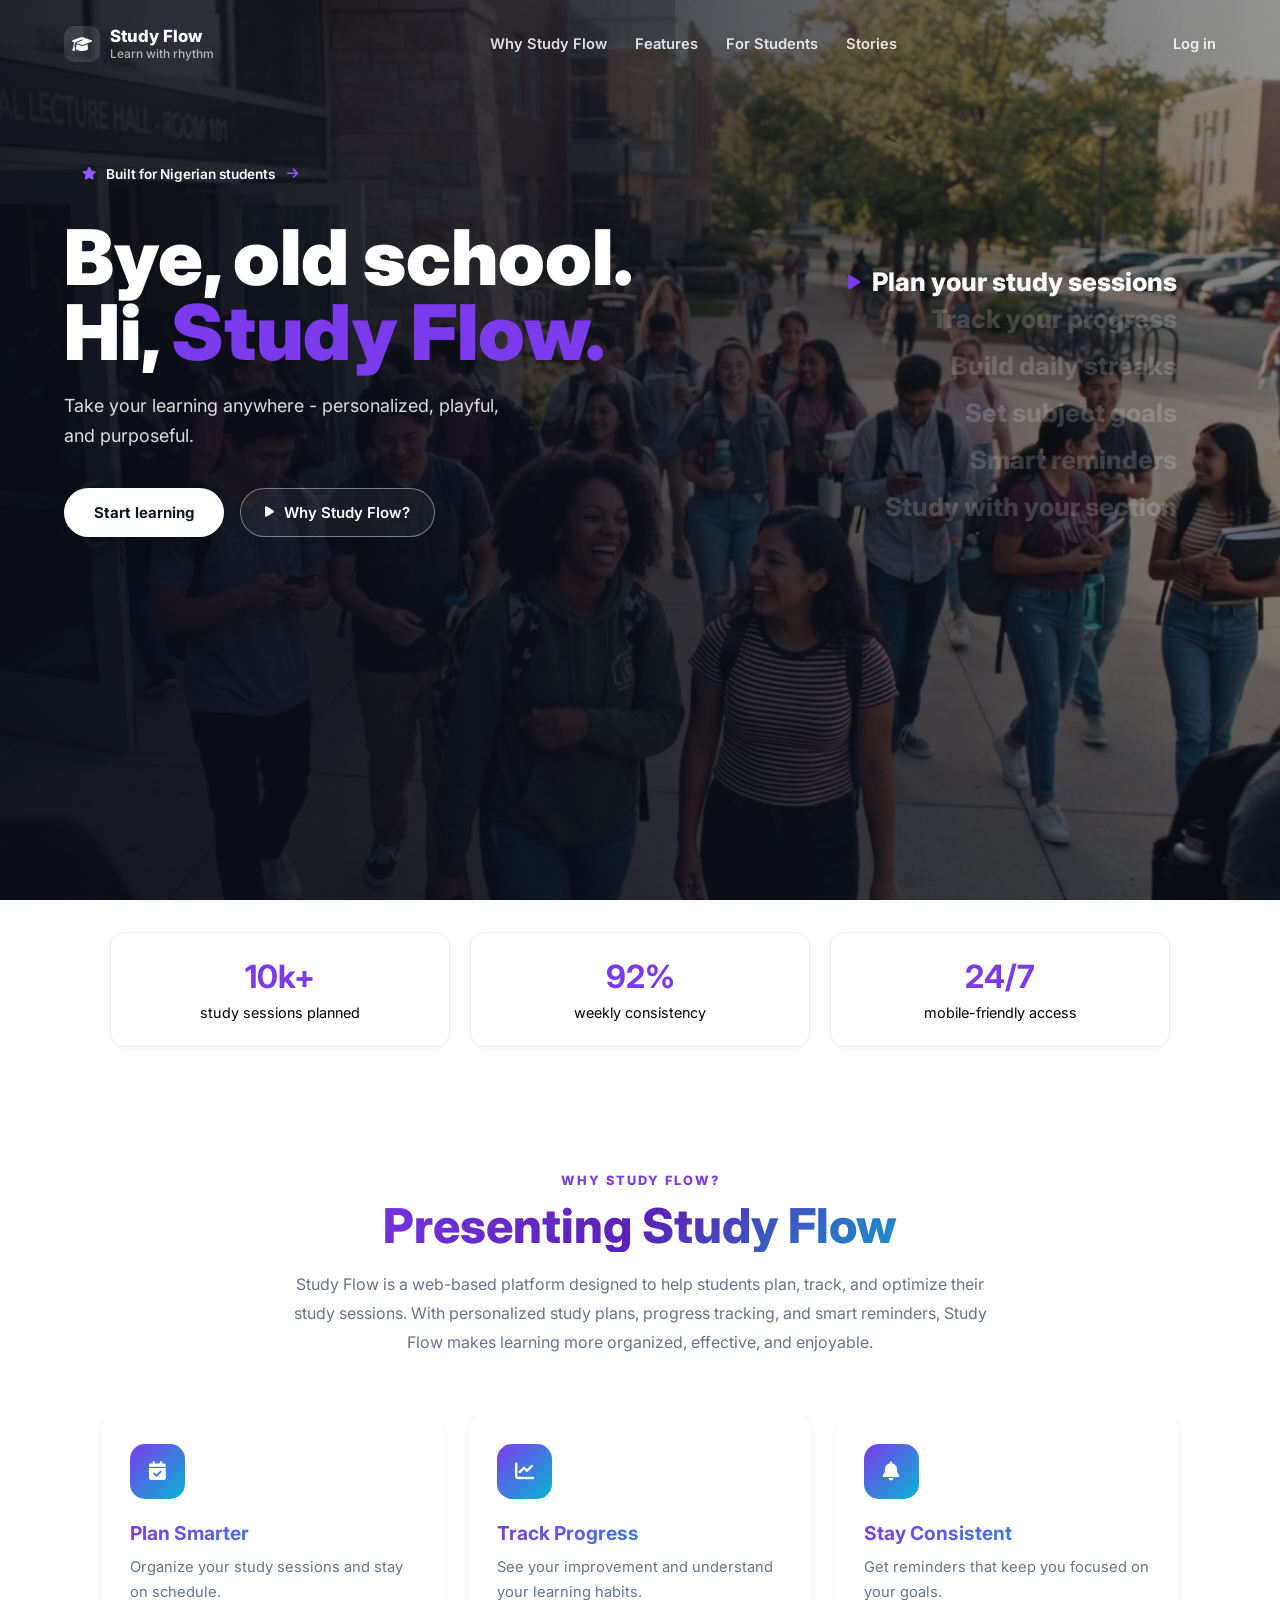
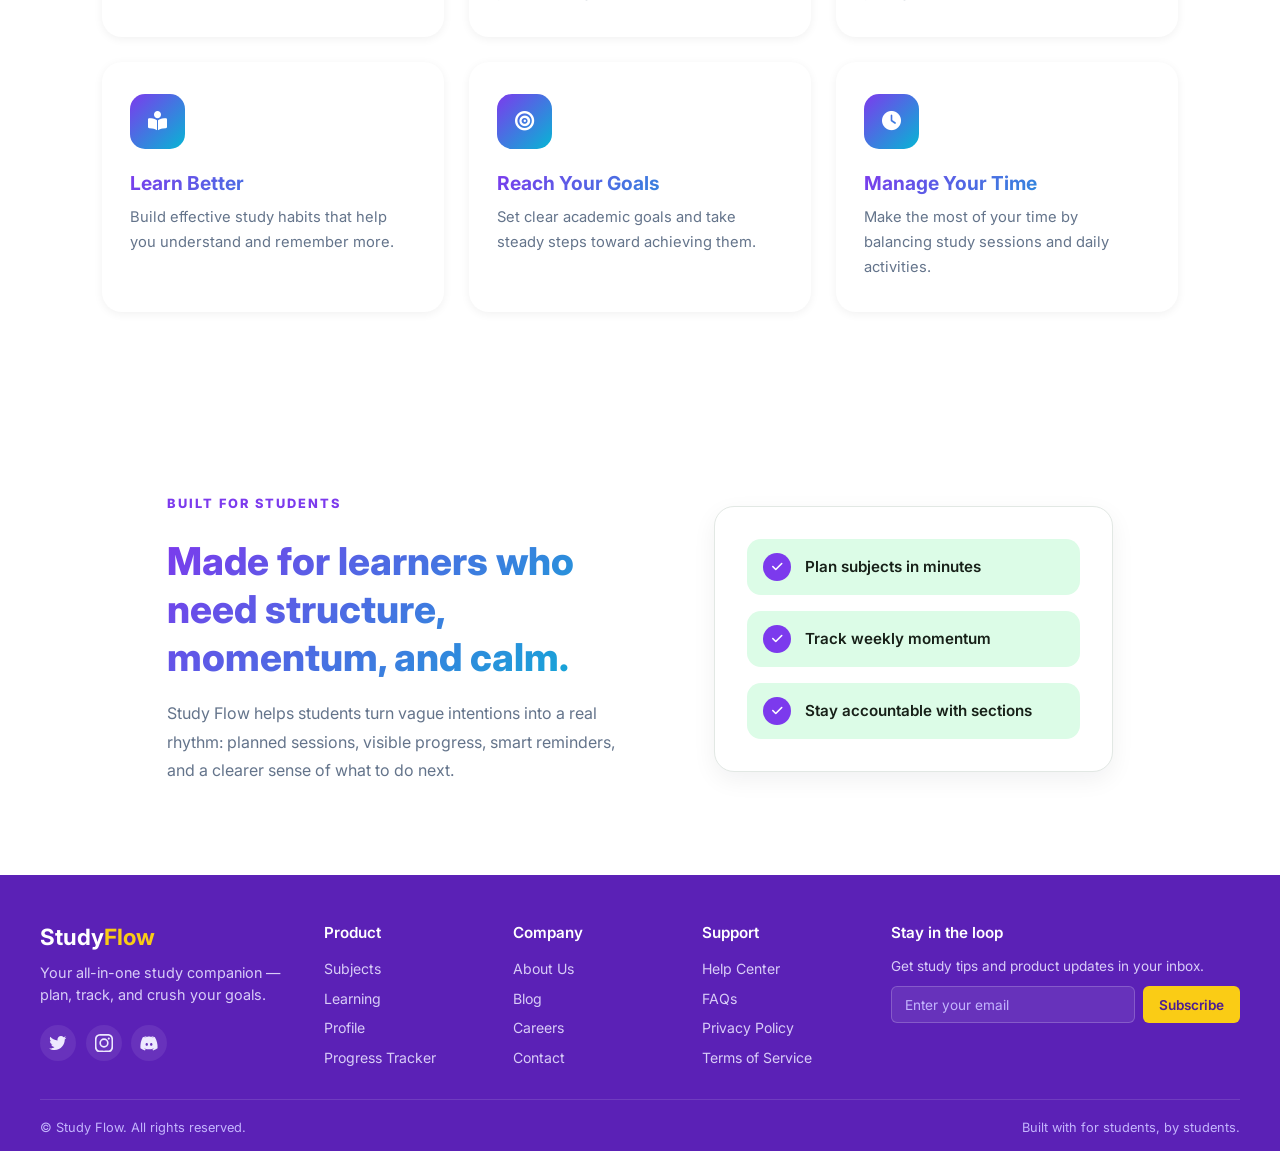
==== commit febf5c8f: "update" ====
--- a/index.html
+++ b/index.html
@@ -147,7 +147,7 @@
 
   <section class="audience-section" id="for-whom">
     <div class="audience-copy">
-      <span class="section-label">BUILT FOR REAL STUDENTS</span>
+      <span class="section-label">BUILT FOR  STUDENTS</span>
       <h2>Made for learners who need structure, momentum, and calm.</h2>
       <p>
         Study Flow helps students turn vague intentions into a real rhythm:
@@ -162,7 +162,79 @@
     </div>
   </section>
 
-
+<!-- ============ FOOTER ============ -->
+<footer class="sf-footer">
+  <div class="sf-footer__top">
+    <div class="sf-footer__brand">
+      <a href="index.html" class="sf-footer__logo">Study<span>Flow</span></a>
+      <p class="sf-footer__tagline">
+        Your all-in-one study companion — plan, track, and crush your goals.
+      </p>
+
+      <div class="sf-footer__socials">
+        <a href="#" aria-label="Twitter" class="sf-footer__icon">
+          <svg viewBox="0 0 24 24" width="18" height="18" fill="currentColor"><path d="M23 4.9c-.8.4-1.7.6-2.6.8 1-.6 1.7-1.5 2-2.6-.9.5-1.9.9-3 1.1-.9-.9-2.1-1.5-3.4-1.5-2.6 0-4.7 2.1-4.7 4.7 0 .4 0 .7.1 1.1-3.9-.2-7.3-2.1-9.6-4.9-.4.7-.6 1.5-.6 2.3 0 1.6.8 3.1 2.1 3.9-.8 0-1.5-.2-2.1-.6v.1c0 2.3 1.6 4.2 3.8 4.6-.4.1-.8.2-1.2.2-.3 0-.6 0-.9-.1.6 1.9 2.4 3.2 4.4 3.3-1.6 1.3-3.7 2-6 2-.4 0-.8 0-1.1-.1 2.1 1.4 4.6 2.1 7.3 2.1 8.7 0 13.5-7.2 13.5-13.5v-.6c.9-.7 1.7-1.5 2.4-2.4z"/></svg>
+        </a>
+        <a href="#" aria-label="Instagram" class="sf-footer__icon">
+          <svg viewBox="0 0 24 24" width="18" height="18" fill="currentColor"><path d="M12 2.2c3.2 0 3.6 0 4.9.1 1.2.1 1.9.2 2.3.4.6.2 1 .5 1.4.9.4.4.7.8.9 1.4.2.4.3 1.1.4 2.3.1 1.3.1 1.7.1 4.9s0 3.6-.1 4.9c-.1 1.2-.2 1.9-.4 2.3-.2.6-.5 1-.9 1.4-.4.4-.8.7-1.4.9-.4.2-1.1.3-2.3.4-1.3.1-1.7.1-4.9.1s-3.6 0-4.9-.1c-1.2-.1-1.9-.2-2.3-.4-.6-.2-1-.5-1.4-.9-.4-.4-.7-.8-.9-1.4-.2-.4-.3-1.1-.4-2.3-.1-1.3-.1-1.7-.1-4.9s0-3.6.1-4.9c.1-1.2.2-1.9.4-2.3.2-.6.5-1 .9-1.4.4-.4.8-.7 1.4-.9.4-.2 1.1-.3 2.3-.4 1.3-.1 1.7-.1 4.9-.1zM12 0C8.7 0 8.3 0 7 .1c-1.3.1-2.2.3-3 .6-.8.3-1.5.7-2.2 1.4C1.1 2.8.7 3.5.4 4.3.1 5.1-.1 6-.2 7.3-.3 8.6-.3 9-.3 12.3s0 3.7.1 5c.1 1.3.3 2.2.6 3 .3.8.7 1.5 1.4 2.2.7.7 1.4 1.1 2.2 1.4.8.3 1.7.5 3 .6 1.3.1 1.7.1 5 .1s3.7 0 5-.1c1.3-.1 2.2-.3 3-.6.8-.3 1.5-.7 2.2-1.4.7-.7 1.1-1.4 1.4-2.2.3-.8.5-1.7.6-3 .1-1.3.1-1.7.1-5s0-3.7-.1-5c-.1-1.3-.3-2.2-.6-3-.3-.8-.7-1.5-1.4-2.2C21.2 1.1 20.5.7 19.7.4c-.8-.3-1.7-.5-3-.6C15.7 0 15.3 0 12 0z"/><path d="M12 5.8a6.2 6.2 0 1 0 0 12.4 6.2 6.2 0 0 0 0-12.4zm0 10.2a4 4 0 1 1 0-8 4 4 0 0 1 0 8zM18.4 4.6a1.4 1.4 0 1 0 0 2.9 1.4 1.4 0 0 0 0-2.9z"/></svg>
+        </a>
+        <a href="#" aria-label="Discord" class="sf-footer__icon">
+          <svg viewBox="0 0 24 24" width="18" height="18" fill="currentColor"><path d="M20.3 4.4A19.7 19.7 0 0 0 15.6 3l-.3.6a14.3 14.3 0 0 1 4 1.6c-1.7-.9-3.4-1.5-5.3-1.7-1.4-.2-2.8-.2-4 0-1.9.2-3.6.8-5.3 1.7a14 14 0 0 1 4-1.6L8.4 3a19.7 19.7 0 0 0-4.7 1.4C1 9.4.3 14.3.6 19.1a20 20 0 0 0 6 3l1-1.6a12.9 12.9 0 0 1-1.9-.9l.5-.4a14.2 14.2 0 0 0 11.6 0l.5.4c-.6.4-1.2.7-1.9.9l1 1.6a20 20 0 0 0 6-3c.4-5.6-1-10.4-3.5-14.7zM9 15.7c-.9 0-1.6-.8-1.6-1.8s.7-1.8 1.6-1.8 1.6.8 1.6 1.8-.7 1.8-1.6 1.8zm6 0c-.9 0-1.6-.8-1.6-1.8s.7-1.8 1.6-1.8 1.6.8 1.6 1.8-.7 1.8-1.6 1.8z"/></svg>
+        </a>
+      </div>
+    </div>
+
+    <div class="sf-footer__col">
+      <h4 class="sf-footer__heading">Product</h4>
+      <ul class="sf-footer__links">
+        <li><a href="section.html">Subjects</a></li>
+        <li><a href="learning.html">Learning</a></li>
+        <li><a href="profile.html">Profile</a></li>
+        <li><a href="#">Progress Tracker</a></li>
+      </ul>
+    </div>
+
+    <div class="sf-footer__col">
+      <h4 class="sf-footer__heading">Company</h4>
+      <ul class="sf-footer__links">
+        <li><a href="#">About Us</a></li>
+        <li><a href="#">Blog</a></li>
+        <li><a href="#">Careers</a></li>
+        <li><a href="#">Contact</a></li>
+      </ul>
+    </div>
+
+    <div class="sf-footer__col">
+      <h4 class="sf-footer__heading">Support</h4>
+      <ul class="sf-footer__links">
+        <li><a href="#">Help Center</a></li>
+        <li><a href="#">FAQs</a></li>
+        <li><a href="#">Privacy Policy</a></li>
+        <li><a href="#">Terms of Service</a></li>
+      </ul>
+    </div>
+
+    <div class="sf-footer__col sf-footer__newsletter">
+      <h4 class="sf-footer__heading">Stay in the loop</h4>
+      <p class="sf-footer__newsletter-text">Get study tips and product updates in your inbox.</p>
+      <form class="sf-footer__form" id="sfNewsletterForm">
+        <input
+          type="email"
+          class="sf-footer__input"
+          placeholder="Enter your email"
+          required
+          aria-label="Email address"
+        />
+        <button type="submit" class="sf-footer__btn">Subscribe</button>
+      </form>
+    </div>
+  </div>
+
+  <div class="sf-footer__bottom">
+    <p>&copy; <span id="sfYear"></span> Study Flow. All rights reserved.</p>
+    <p class="sf-footer__credit">Built with  for students, by students.</p>
+  </div>
+</footer>
   <script src="js/theme.js"></script>
   <script src="js/script.js"></script>
 </body>
--- a/css/style.css
+++ b/css/style.css
@@ -32,16 +32,13 @@
 /* ══════════════════════════════════════════
    CSS VARIABLES — light + dark
 ══════════════════════════════════════════ */
-/* =========================================================
-   STUDY FLOW — PURPLE + YELLOW BRAND SYSTEM
-   ========================================================= */
 :root {
     --sf-purple: #16A34A;
     --sf-purple-dark: #15803D;
     --sf-purple-deep: #166534;
     --sf-purple-light: #DCFCE7;
 
-    --sf-purple:#7c3aed;
+    --sf-purple: #7c3aed;
     --sf-yellow-dark: #DC2626;
     --sf-yellow-light: #FEE2E2;
 
@@ -57,7 +54,7 @@
     --sf-success: #16A34A;
     --sf-danger: #DC2626;
 
-    --sf-gradient: linear-gradient(135deg, #16A34A 0%, #15803D 55%, #EF4444 100%);
+    --sf-gradient: linear-gradient(135deg, #9316a3 0%, #9316a3 55%, #EF4444 100%);
     --sf-gradient-soft: linear-gradient(135deg, #F0FDF4 0%, #FEE2E2 100%);
 }
 
@@ -65,33 +62,33 @@
    or a .dark-theme class on <body>. Update values here only. */
 [data-theme="dark"],
 body.dark-theme {
-    --bg:            #0f172a;
-    --surface:       #111827;
-    --surface-soft:  #1e293b;
-    --text:          #e5e7eb;
-    --muted:         #94a3b8;
-    --border:        rgba(148, 163, 184, 0.16);
-    --primary:       #A78BFA;
-    --primary-soft:  #3B0764;
-    --accent:        #FDE047;
-    --accent-light:  #422006;
-    --bg-hover:      #1E1B2E;
-    --text-primary:  #F7FCF9;
-    --text-secondary:#CBD5E1;
-    --text-muted:    #94A3A0;
-    --bg-card:       #111827;
+    --bg: #0f172a;
+    --surface: #111827;
+    --surface-soft: #1e293b;
+    --text: #e5e7eb;
+    --muted: #94a3b8;
+    --border: rgba(148, 163, 184, 0.16);
+    --primary: #A78BFA;
+    --primary-soft: #3B0764;
+    --accent: #FDE047;
+    --accent-light: #422006;
+    --bg-hover: #1E1B2E;
+    --text-primary: #F7FCF9;
+    --text-secondary: #CBD5E1;
+    --text-muted: #94A3A0;
+    --bg-card: #111827;
     --sf-color-primary: #A78BFA;
     --sf-color-primary-hover: #8B5CF6;
     --sf-color-surface: #111827;
     --sf-color-border: rgba(148, 163, 184, 0.16);
     --sf-color-text: #E2E8E4;
-    --brand-gradient: linear-gradient(135deg, #16A34A, #EF4444);
+    --brand-gradient: linear-gradient(135deg, #a316a3, #b82dbd);
 
     --shadow-sm: 0 1px 3px rgba(2, 6, 23, 0.3);
     --shadow-md: 0 4px 16px rgba(2, 6, 23, 0.4);
     --shadow-lg: 0 24px 60px rgba(2, 6, 23, 0.35);
 
-    --white:   #111827;
+    --white: #111827;
     --page-bg: #0f172a;
 }
 
@@ -120,7 +117,10 @@
 body.dark-theme {
     background: var(--bg);
 }
-body.nav-open { overflow: hidden }
+
+body.nav-open {
+    overflow: hidden
+}
 
 /* ---------- Dark theme overrides ---------- */
 body.dark-theme header,
@@ -252,22 +252,33 @@
     color: #fff;
 }
 
-.hero-badge i:first-child { color: #8b5cf6; font-size: 0.8rem; }
-.hero-badge i:last-child { color: #8b5cf6; font-size: 0.8rem; margin-left: 2px; }
+.hero-badge i:first-child {
+    color: #8b5cf6;
+    font-size: 0.8rem;
+}
+
+.hero-badge i:last-child {
+    color: #8b5cf6;
+    font-size: 0.8rem;
+    margin-left: 2px;
+}
 
 .home-hero h1 {
-    font-size: clamp(3rem, 6vw, 5.2rem);
-    line-height: 0.96;
+    font-size: clamp(2rem, 6vw, 5.2rem);
+    line-height: 0.98;
     font-weight: 900;
     margin: 0 0 20px;
     color: #fff;
     text-align: left;
     background: transparent;
 }
-.home-hero h1 .accent { color: #7c3aed; }
+
+.home-hero h1 .accent {
+    color: #7c3aed;
+}
 
 .hero-sub {
-    font-size: 18px;
+    font-size: clamp(0.95rem, 2vw, 18px);
     line-height: 1.7;
     color: rgba(255, 255, 255, 0.86);
     max-width: 460px;
@@ -275,7 +286,12 @@
     text-align: left;
 }
 
-.hero-actions { display: flex; align-items: center; gap: 16px; flex-wrap: wrap; }
+.hero-actions {
+    display: flex;
+    align-items: center;
+    gap: 16px;
+    flex-wrap: wrap;
+}
 
 .btn-primary.hero-cta {
     display: inline-block;
@@ -289,11 +305,12 @@
     box-shadow: 0 10px 30px rgba(0, 0, 0, 0.25);
     transition: transform .2s ease, box-shadow .2s ease;
 }
+
 .btn-primary.hero-cta:hover {
-     transform: translateY(-2px);
-     box-shadow: 0 16px 32px rgba(0, 0, 0, 0.32);
-     background: #f3f4f6;
-     color:#111827;
+    transform: translateY(-2px);
+    box-shadow: 0 16px 32px rgba(221, 166, 166, 0.32);
+    background: #f3f4f6;
+    color: #111827;
 }
 
 .btn-hero-secondary {
@@ -310,8 +327,16 @@
     background: rgba(255, 255, 255, 0.05);
     transition: background .2s ease, border-color .2s ease, transform .2s ease;
 }
-.btn-hero-secondary i { font-size: 12px; }
-.btn-hero-secondary:hover { background: rgba(255, 255, 255, 0.12); border-color: #fff; transform: translateY(-1px); }
+
+.btn-hero-secondary i {
+    font-size: 12px;
+}
+
+.btn-hero-secondary:hover {
+    background: rgba(255, 255, 255, 0.12);
+    border-color: #fff;
+    transform: translateY(-1px);
+}
 
 /* Rotating feature list — top-right, Magnific-style */
 .hero-feature-list {
@@ -321,7 +346,15 @@
     z-index: 2;
     width: min(38vw, 420px);
 }
-.karaoke-viewport { height: 520px; overflow: hidden; display: flex; align-items: center; justify-content: center; }
+
+.karaoke-viewport {
+    height: 520px;
+    overflow: hidden;
+    display: flex;
+    align-items: center;
+    justify-content: center;
+}
+
 .hero-feature-list ul {
     list-style: none;
     margin: 0;
@@ -333,6 +366,7 @@
     transition: transform 0.7s cubic-bezier(0.22, 1, 0.36, 1);
     will-change: transform;
 }
+
 .hero-feature-list li {
     font-size: clamp(1.1rem, 2vw, 1.6rem);
     font-weight: 800;
@@ -348,20 +382,73 @@
     padding: 0;
     border: 0;
 }
+
 .hero-feature-list li.active {
     color: #fff;
     opacity: 1;
     transform: translateY(10px);
 }
-.hero-feature-arrow { color: #7c3aed; font-size: 16px; }
-
-.container h2 { font-size:1.6rem; text-align:center; margin: 28px 0 12px }
-.cards { display: grid; grid-template-columns: repeat(auto-fit, minmax(260px, 1fr)); gap: 20px; margin-top: 16px }
-.feature { background: var(--surface); border: 1px solid var(--border); padding: 18px; border-radius: 14px; box-shadow: 0 8px 24px rgba(15,23,42,0.06); display:flex; flex-direction:column; gap:12px; align-items:flex-start; min-height: 140px; transition: transform .18s ease, box-shadow .18s ease }
-.feature .logo { width:48px; height:48px; display:grid; place-items:center; border-radius:12px; background:var(--primary-soft); color:var(--primary); font-size:20px }
-.feature h3 { margin:0; font-size:1.05rem; color:var(--text) }
-.feature p { margin:0; color:var(--muted); font-size:0.95rem; line-height:1.4 }
-.feature:hover { transform: translateY(-6px); box-shadow: 0 18px 40px rgba(15,23,42,0.08) }
+
+.hero-feature-arrow {
+    color: #7c3aed;
+    font-size: 16px;
+}
+
+.container h2 {
+    font-size: clamp(1.3rem, 2vw, 1.6rem);
+    text-align: center;
+    margin: 28px 0 12px
+}
+
+.cards {
+    display: grid;
+    grid-template-columns: repeat(auto-fit, minmax(260px, 1fr));
+    gap: 20px;
+    margin-top: 16px
+}
+
+.feature {
+    background: var(--surface);
+    border: 1px solid var(--border);
+    padding: 18px;
+    border-radius: 14px;
+    box-shadow: 0 8px 24px rgba(15, 23, 42, 0.06);
+    display: flex;
+    flex-direction: column;
+    gap: 12px;
+    align-items: flex-start;
+    min-height: 140px;
+    transition: transform .18s ease, box-shadow .18s ease
+}
+
+.feature .logo {
+    width: 48px;
+    height: 48px;
+    display: grid;
+    place-items: center;
+    border-radius: 12px;
+    background: var(--primary-soft);
+    color: var(--primary);
+    font-size: 20px
+}
+
+.feature h3 {
+    margin: 0;
+    font-size: 1.05rem;
+    color: var(--text)
+}
+
+.feature p {
+    margin: 0;
+    color: var(--muted);
+    font-size: 0.95rem;
+    line-height: 1.4
+}
+
+.feature:hover {
+    transform: translateY(-6px);
+    box-shadow: 0 18px 40px rgba(15, 23, 42, 0.08)
+}
 
 /* =========================================
    PRESENTING STUDY FLOW
@@ -394,12 +481,10 @@
     font-weight: 800;
     line-height: 1.1;
 
-    background: linear-gradient(
-        135deg,
-        #7c3aed,
-        #5b21b6,
-        #06b6d4
-    );
+    background: linear-gradient(135deg,
+            #7c3aed,
+            #5b21b6,
+            #06b6d4);
 
     -webkit-background-clip: text;
     -webkit-text-fill-color: transparent;
@@ -420,7 +505,7 @@
 
 .present .cards {
     display: grid;
-    grid-template-columns: repeat(3, 1fr);
+    grid-template-columns: repeat(3,1fr);
     gap: 25px;
 }
 
@@ -428,19 +513,14 @@
 /* Individual card */
 .benefit {
     padding: 32px 28px;
-
     background: #fff;
-
-
     border-radius: 20px;
-       box-shadow: 0 2px 10px rgba(0, 0, 0, 0.06);
-    transition: transform 0.3s ease,
- border-color 0.3s ease;
+    box-shadow: 0 2px 10px rgba(0, 0, 0, 0.06);
+    transition: transform 0.3s ease, border-color 0.3s ease;
 }
 
 .benefit:hover {
     transform: translateY(-6px);
-   
 }
 
 
@@ -448,30 +528,23 @@
 .benefit i {
     width: 55px;
     height: 55px;
-
     display: flex;
     align-items: center;
     justify-content: center;
-
     margin-bottom: 22px;
-
     border-radius: 15px;
-
     color: #fff;
     font-size: 1.2rem;
-
-    background: linear-gradient(
-        135deg,
-        #7c3aed,
-        #06b6d4
-    );
+    background: linear-gradient(135deg,
+            #7c3aed,
+            #06b6d4);
 }
 
 
 /* Card title */
 .benefit h3 {
     margin: 0 0 10px;
-   background: linear-gradient(135deg, #7c3aed, #06b6d4);
+    background: linear-gradient(135deg, #7c3aed, #06b6d4);
     -webkit-background-clip: text;
     -webkit-text-fill-color: transparent;
     background-clip: text;
@@ -482,7 +555,6 @@
 /* Card text */
 .benefit p {
     margin: 0;
-
     color: #64748b;
     font-size: 0.92rem;
     line-height: 1.7;
@@ -512,6 +584,7 @@
     gap: 10px;
     text-decoration: none;
 }
+
 .site-brand-mark {
     display: inline-flex;
     align-items: center;
@@ -523,10 +596,26 @@
     color: #fff;
     font-size: 1rem;
 }
-.site-brand-text { display: flex; flex-direction: column; line-height: 1.15; }
-.site-brand-text strong { font-size: 1.05rem; font-weight: 800; color: #fff; }
-.site-brand-text small { font-size: 0.75rem; font-weight: 500; color: rgba(255, 255, 255, 0.65); }
-
+
+.site-brand-text {
+    display: flex;
+    flex-direction: column;
+    line-height: 1.15;
+}
+
+.site-brand-text strong {
+    font-size: 1.05rem;
+    font-weight: 800;
+    color: #fff;
+}
+
+.site-brand-text small {
+    font-size: 0.75rem;
+    font-weight: 500;
+    color: rgba(255, 255, 255, 0.65);
+}
+
+/* Hamburger — hidden on desktop, shown by media queries below */
 .menu-toggle {
     display: none;
     background: transparent;
@@ -539,9 +628,18 @@
     cursor: pointer;
     transition: background 0.2s ease;
 }
-.menu-toggle:hover { background: rgba(255, 255, 255, 0.1); }
-
-.site-nav { display: flex; align-items: center; gap: 28px; }
+
+.menu-toggle:hover {
+    background: rgba(255, 255, 255, 0.1);
+}
+
+.site-nav {
+    display: flex;
+    align-items: center;
+    gap: 28px;
+    flex-wrap: wrap;
+}
+
 .site-nav a {
     text-decoration: none;
     color: rgba(255, 255, 255, 0.85);
@@ -549,27 +647,39 @@
     font-size: 0.92rem;
     transition: color 0.2s ease;
 }
-.site-nav a:hover { color: #fff; }
-
-.site-actions { display: flex; align-items: center; gap: 20px; }
+
+.site-nav a:hover {
+    color: #fff;
+}
+
+.site-actions {
+    display: flex;
+    align-items: center;
+    gap: 20px;
+    flex-wrap: wrap;
+}
+
 .site-link {
     text-decoration: none;
     color: rgba(255, 255, 255, 0.85);
     font-weight: 600;
     font-size: 0.92rem;
 }
-.site-link:hover { color: #fff; }
-
-.site-cta { padding: 12px 22px; font-size: 0.92rem; }
+
+.site-link:hover {
+    color: #fff;
+}
+
+.site-cta {
+    padding: 12px 22px;
+    font-size: 0.92rem;
+}
 
 .site-nav.active {
     display: flex;
 }
-/* =========================================
-   TABLET
-========================================= */
+
 /* ══════════════════════════════════════════
-
    DASHBOARD HEADER (notifications / user dropdown)
 ══════════════════════════════════════════ */
 header {
@@ -577,6 +687,8 @@
     display: flex;
     justify-content: space-between;
     align-items: center;
+    flex-wrap: wrap;
+    gap: 16px;
     padding: 20px 40px;
     background: rgba(255, 255, 255, .72);
     border-bottom: 1px solid rgba(99, 102, 241, .12);
@@ -584,7 +696,12 @@
     margin-bottom: 40px;
 }
 
-.user-section { display: flex; align-items: center; gap: 20px; }
+.user-section {
+    display: flex;
+    align-items: center;
+    gap: 20px;
+    flex-wrap: wrap;
+}
 
 .icon-btn {
     width: 52px;
@@ -624,14 +741,16 @@
 }
 
 .notification-container,
-.user-container { position: relative; }
+.user-container {
+    position: relative;
+}
 
 .notification-dropdown,
 .user-dropdown {
     position: absolute;
     top: 60px;
     right: 0;
-    width: 320px;
+    width: min(320px, 92vw);
     background: white;
     border-radius: 12px;
     box-shadow: 0 10px 25px rgba(0, 0, 0, .15);
@@ -656,15 +775,44 @@
     border-bottom: 1px solid #eee;
 }
 
-.dropdown-header button { border: none; background: none; color: var(--primary); cursor: pointer; }
-
-.notification-item { padding: 15px; display: flex; gap: 10px; cursor: pointer; border-bottom: 1px solid #eee; }
-.notification-item:hover { background: #f8f9fa; }
-.notification-item.unread { background: #eef5ff; }
-
-.avatar { width: 35px; height: 32px; border-radius: 50%; object-fit: cover; }
-.user-avatar { cursor: pointer; }
-.profile-summary { display: flex; flex-direction: column; }
+.dropdown-header button {
+    border: none;
+    background: none;
+    color: var(--primary);
+    cursor: pointer;
+}
+
+.notification-item {
+    padding: 15px;
+    display: flex;
+    gap: 10px;
+    cursor: pointer;
+    border-bottom: 1px solid #eee;
+}
+
+.notification-item:hover {
+    background: #f8f9fa;
+}
+
+.notification-item.unread {
+    background: #eef5ff;
+}
+
+.avatar {
+    width: 35px;
+    height: 32px;
+    border-radius: 50%;
+    object-fit: cover;
+}
+
+.user-avatar {
+    cursor: pointer;
+}
+
+.profile-summary {
+    display: flex;
+    flex-direction: column;
+}
 
 .user-dropdown .profile-header {
     display: flex;
@@ -682,9 +830,22 @@
     box-shadow: 0 4px 12px rgba(79, 70, 229, 0.15);
 }
 
-.user-dropdown .profile-header > div { min-width: 0; }
-.user-dropdown .profile-header h4 { margin: 0; font-size: 1rem; font-weight: 700; color: #111827; }
-.user-dropdown .profile-header p { margin: 4px 0 0; font-size: 0.85rem; color: #6b7280; }
+.user-dropdown .profile-header>div {
+    min-width: 0;
+}
+
+.user-dropdown .profile-header h4 {
+    margin: 0;
+    font-size: 1rem;
+    font-weight: 700;
+    color: #111827;
+}
+
+.user-dropdown .profile-header p {
+    margin: 4px 0 0;
+    font-size: 0.85rem;
+    color: #6b7280;
+}
 
 .top-profile {
     padding: 12px 16px;
@@ -703,58 +864,176 @@
     transition: transform .2s ease, box-shadow .2s ease;
 }
 
-.profile-meta { display: inline-flex; flex-direction: column; align-items: flex-start; gap: 4px; text-align: left; }
-.profile-meta h4, .profile-meta p { margin: 0; }
-.profile-meta h4 { font-size: 0.95rem; font-weight: 700; }
-.profile-meta p { font-size: 0.8rem; color: #6b7280; }
-
-.profile-header.dropdown { padding: 15px; border-bottom: 1px solid #eee; }
-.profile-header.dropdown div { min-width: 0; }
-.profile-header.dropdown h4 { margin: 0; font-size: 1rem; font-weight: 700; color: #111827; }
-.profile-header.dropdown p { margin: 4px 0 0; padding: 20px 0 0; font-size: 0.85rem; color: #6b7280; }
-
-.dropdown-bio { padding: 15px; border-bottom: 1px solid #eee; background: #F7FCF9; }
-.dropdown-bio p { margin: 0; color: #334155; font-size: 0.95rem; line-height: 1.75; word-break: break-word; }
-.dropdown-bio a { color: #16A34A; text-decoration: none; }
-.dropdown-bio a:hover { text-decoration: underline; }
-
-.dropdown-gallery { padding: 12px 15px; border-bottom: 1px solid #eee; }
-.dropdown-gallery-grid { display: grid; grid-template-columns: repeat(3, 1fr); gap: 8px; }
-.dropdown-gallery-item { width: 100%; aspect-ratio: 1 / 1; border-radius: 8px; overflow: hidden; }
-.dropdown-gallery-item img { width: 100%; height: 100%; object-fit: cover; }
-
-.user-dropdown a { display: flex; gap: 10px; padding: 15px; text-decoration: none; color: #333; }
-.user-dropdown a:hover { background: #f8f9fa; }
-.logout { color: red !important; }
+.profile-meta {
+    display: inline-flex;
+    flex-direction: column;
+    align-items: flex-start;
+
+    gap: 4px;
+    text-align: left;
+}
+
+.profile-meta h4,
+.profile-meta p {
+    margin: 0;
+}
+
+.profile-meta h4 {
+    font-size: 0.95rem;
+    font-weight: 700;
+}
+
+.profile-meta p {
+    font-size: 0.8rem;
+    color: #6b7280;
+}
+
+.profile-header.dropdown {
+    padding: 15px;
+    border-bottom: 1px solid #eee;
+}
+
+.profile-header.dropdown div {
+    min-width: 0;
+}
+
+.profile-header.dropdown h4 {
+    margin: 0;
+    font-size: 1rem;
+    font-weight: 700;
+    color: #111827;
+}
+
+.profile-header.dropdown p {
+    margin: 3px 0 0;
+    padding: 20px 0 0;
+    font-size: 0.85rem;
+    color: #6b7280;
+}
+
+.dropdown-bio {
+    padding: 15px;
+    border-bottom: 1px solid #eee;
+    background: #F7FCF9;
+}
+
+.dropdown-bio p {
+    margin: 0;
+    color: #334155;
+    font-size: 0.95rem;
+    line-height: 1.75;
+    word-break: break-word;
+}
+
+.dropdown-bio a {
+    color: #16A34A;
+    text-decoration: none;
+}
+
+.dropdown-bio a:hover {
+    text-decoration: underline;
+}
+
+
+
+
+
+.dropdown-gallery {
+    padding: 12px 15px;
+    border-bottom: 1px solid #eee;
+}
+
+.dropdown-gallery-grid {
+    display: grid;
+    grid-template-columns: repeat(3, 1fr);
+    gap: 8px;
+}
+
+.dropdown-gallery-item {
+    width: 100%;
+    aspect-ratio: 1 / 1;
+    border-radius: 8px;
+    overflow: hidden;
+}
+
+.dropdown-gallery-item img {
+    width: 100%;
+    height: 100%;
+    object-fit: cover;
+}
+
+.user-dropdown a {
+    display: flex;
+    gap: 10px;
+    padding: 15px;
+    text-decoration: none;
+    color: #333;
+}
+
+.user-dropdown a:hover {
+    background: #f8f9fa;
+}
+
+.logout {
+    color: rgb(255, 0, 255) !important;
+}
 
 /* Scoped to header only — avoids conflict with .brand-panel .logo */
-header .logo { display: flex; align-items: center; gap: 12px; font-size: 1.4rem; font-weight: 800; color: #111827; }
-header .logo img { width: 48px; height: 40px; }
-
-.header-actions { position: relative; display: flex; justify-content: flex-end; align-items: center; gap: 16px; }
-.header-actions i { font-size: 1.2rem; color: #6b7280; cursor: pointer; transition: color .2s; }
-.header-actions i:hover { color: #7c3aed; }
+header .logo {
+    display: flex;
+    align-items: center;
+    gap: 12px;
+    font-size: 1.4rem;
+    font-weight: 800;
+    color: #111827;
+}
+
+header .logo img {
+    width: 48px;
+    height: 40px;
+}
+
+.header-actions {
+    position: relative;
+    display: flex;
+    justify-content: flex-end;
+    align-items: center;
+    gap: 16px;
+    flex-wrap: wrap;
+}
+
+.header-actions i {
+    font-size: 1.2rem;
+    color: #6b7280;
+    cursor: pointer;
+    transition: color .2s;
+}
+
+.header-actions i:hover {
+    color: #7c3aed;
+}
 
 /* ══════════════════════════════════════════
    MAIN LAYOUT
 ══════════════════════════════════════════ */
 .main {
-    position: absolute;
+    position: relative;
     padding: 32px;
     border-radius: 28px;
     background: #ffffff;
-    box-shadow: 0 20px 55px rgba(15, 23, 42, .08);
-    min-height: calc(100vh - 160px);
+    min-height: calc(100vh - 180px);
 }
 
 header.page-header {
     display: flex;
     border: none;
-    margin: 30px auto;
+    margin: 30px 15px 5px;
     box-shadow: none;
 }
 
-body.dashboard-page { background: var(--bg); }
+body.dashboard-page {
+    background: var(--bg);
+}
 
 body.dashboard-page main.main {
     margin-left: 300px;
@@ -763,42 +1042,91 @@
     border-radius: 0;
     min-height: auto;
     padding: 32px 32px 48px;
-}
-
-.dashboard-content { max-width: 1180px; margin: 0 auto; padding: 0 0 16px; }
-.page-title { max-width: 720px; margin-bottom: 32px; }
+    transition: margin-left .3s ease;
+}
+
+.dashboard-content {
+    max-width: 1180px;
+    margin: 0 auto;
+    padding: 0 0 16px;
+}
+
+.page-title {
+    max-width: 720px;
+    margin-bottom: 32px;
+}
 
 .page-header {
     display: flex;
+    flex-wrap: wrap;
     justify-content: space-between;
     align-items: flex-start;
     gap: 32px;
     padding: 28px 30px;
     border-radius: 28px;
     background:
-        radial-gradient(circle at top right, rgba(22, 163, 74, 0.14), transparent 30%),
-        linear-gradient(180deg, rgba(255, 255, 255, 0.98), rgba(248, 250, 252, 0.96));
-    border: 1px solid rgba(79, 70, 229, 0.08);
-    box-shadow: 0 16px 40px rgba(15, 23, 42, 0.05);
-}
-
-.page-header .page-title { max-width: 720px; }
-.page-header .lead { margin-top: 14px; }
-.dashboard-page:not(.schedule-page) .header-actions { display: none; }
-
-.eyebrow { text-transform: uppercase; letter-spacing: 0.2em; font-size: 0.8rem; color: var(--primary); margin-bottom: 12px; }
-.page-title h1 { font-size: 2.8rem; line-height: 1.05; color: #111827; margin-bottom: 16px; }
-.lead { font-size: 1rem; color: #4b5563; max-width: 720px; line-height: 1.75; }
-
-/* ---------- Mobile-only header row (logo + hamburger) ----------
-   Hidden by default on desktop. This rule MUST stay in the base
-   section (not after the media queries) or it silently overrides
-   the "display:flex" rule that shows it on mobile. */
-.mobile-flex-header { display: none; }
-
-.mobile-logo-container { display: flex; align-items: center; gap: 12px; }
-.mobile-logo-container .mobile-logo { width: 44px; height: auto; border-radius: 10px; background: #DCFCE7; padding: 6px; }
-.mobile-logo-container .mobile-brand { font-weight: 700; font-size: 1.25rem; color: var(--text, #1f2937); }
+        radial-gradient(circle at top right, rgba(176, 255, 130, 0.14), transparent 30%),
+}
+
+.page-header .page-title {
+    max-width: 720px;
+                                                                                    
+}
+
+.page-header .lead {
+    margin-top: 14px;
+}
+
+.dashboard-page:not(.schedule-page) .header-actions {
+    display: none;
+}
+
+.eyebrow {
+    text-transform: uppercase;
+    letter-spacing: 0.2em;
+    font-size: 0.8rem;
+    color: var(--primary);
+    margin-bottom: 12px;
+}
+
+.page-title h1 {
+    font-size: clamp(1.7rem, 4vw, 2.8rem);
+    line-height: 1.05;
+    color: #111827;
+    margin-bottom: 16px;
+}
+
+.lead {
+    font-size: clamp(0.9rem, 1.5vw, 1rem);
+    color: #4b5563;
+    max-width: 720px;
+    line-height: 1.75;
+}
+
+/* Mobile-only header row (logo + hamburger) — hidden on desktop/tablet, shown by mobile query */
+.mobile-flex-header {
+    display: none;
+}
+
+.mobile-logo-container {
+    display: flex;
+    align-items: center;
+    gap: 12px;
+}
+
+.mobile-logo-container .mobile-logo {
+    width: 44px;
+    height: auto;
+    border-radius: 10px;
+    background: #DCFCE7;
+    padding: 6px;
+}
+
+.mobile-logo-container .mobile-brand {
+    font-weight: 700;
+    font-size: 1.25rem;
+    color: var(--text, #1f2937);
+}
 
 .toogle-menu {
     background: transparent;
@@ -814,8 +1142,14 @@
     font-size: 1.2rem;
     transition: background 0.2s ease;
 }
-.toogle-menu:hover { background: var(--hover-bg, rgba(22, 163, 74, 0.08)); }
-.toogle-menu:active { transform: scale(0.95); }
+
+.toogle-menu:hover {
+    background: var(--hover-bg, rgba(22, 163, 74, 0.08));
+}
+
+.toogle-menu:active {
+    transform: scale(0.95);
+}
 
 /* ══════════════════════════════════════════
    DASHBOARD SUMMARY + CARDS
@@ -824,11 +1158,14 @@
     display: grid;
     grid-template-columns: repeat(3, minmax(0, 1fr));
     gap: 14px;
-    min-width: 360px;
+    min-width: 0;
+    width: 100%;
 }
 
 .summary-chip {
     padding: 16px 18px;
+    margin:10px 5px 2px;
+    margin-top: -30px;
     border-radius: 18px;
     background: rgba(255, 255, 255, 0.8);
     border: 1px solid rgba(79, 70, 229, 0.08);
@@ -837,17 +1174,27 @@
     gap: 4px;
 }
 
-.summary-value { font-size: 1.2rem; font-weight: 800; color: #111827; }
-.summary-label { font-size: 0.82rem; color: #64748b; line-height: 1.35; }
+.summary-value {
+    font-size: 1.2rem;
+    font-weight: 800;
+    color: #111827;
+}
+
+.summary-label {
+    font-size: 0.82rem;
+    color: #64748b;
+    line-height: 1.35;
+}
 
 .dashboard-cards {
-    margin: 30px;
+    margin: 30px 0;
     display: grid;
     grid-template-columns: repeat(auto-fit, minmax(280px, 1fr));
     gap: 24px;
 }
 
 .dashboard-card {
+    position: relative;
     overflow: hidden;
     padding: 30px 28px;
     border-radius: 28px;
@@ -872,64 +1219,181 @@
     transition: opacity .25s ease;
 }
 
-.dashboard-card:hover { transform: translateY(-4px); box-shadow: 0 28px 65px rgba(79, 70, 229, .16); }
-.dashboard-card:hover::before { opacity: 1; }
-
-.card-head { display: flex; align-items: flex-start; gap: 18px; }
-.card-icon { display: grid; place-items: center; width: 30px; height: 30px; border-radius: 50px; }
-.card-icon img { width: 24px; height: 24px; }
-.dashboard-card h3 { margin: 0 0 10px; font-size: 1.15rem; color: #111827; }
-.dashboard-card p { margin: 0; color: var(--muted); line-height: 1.85; max-width: 100%; }
+.dashboard-card:hover {
+    transform: translateY(-4px);
+    box-shadow: 0 28px 65px rgba(79, 70, 229, .16);
+}
+
+.dashboard-card:hover::before {
+    opacity: 1;
+}
+
+.card-head {
+    display: flex;
+    align-items: flex-start;
+    gap: 18px;
+}
+
+.card-icon {
+    display: grid;
+    place-items: center;
+    width: 30px;
+    height: 30px;
+    border-radius: 50px;
+}
+
+.card-icon img {
+    width: 24px;
+    height: 24px;
+}
+
+.dashboard-card h3 {
+    margin: 0 0 10px;
+    font-size: 1.15rem;
+    color: #111827;
+}
+
+.dashboard-card p {
+    margin: 0;
+    color: var(--muted);
+    line-height: 1.85;
+    max-width: 100%;
+}
 
 /* ══════════════════════════════════════════
    PENDING ASSIGNMENTS
 ══════════════════════════════════════════ */
-.pending-assignments { margin-top: 40px; }
+.pending-assignments {
+    margin-top: 40px;
+}
 
 .section-header {
     display: flex;
+    flex-wrap: wrap;
     justify-content: space-between;
     align-items: center;
+    gap: 12px;
     margin-bottom: 24px;
 }
-.section-header h2 { font-size: 1.5rem; color: #111827; margin: 0; }
-
-.view-all { text-decoration: none; color: #16A34A; font-weight: 600; font-size: 14px; transition: color .3s ease; }
-.view-all:hover { color: #15803D; }
-
-.assignments-list { display: flex; flex-direction: column; gap: 16px; }
+
+.section-header h2 {
+    font-size: 1.5rem;
+    color: #111827;
+    margin: 0;
+}
+
+.view-all {
+    text-decoration: none;
+    color: #16A34A;
+    font-weight: 600;
+    font-size: 14px;
+    transition: color .3s ease;
+}
+
+.view-all:hover {
+    color: #15803D;
+}
+
+.assignments-list {
+    display: flex;
+    flex-direction: column;
+    gap: 16px;
+}
 
 .assignment-item {
     display: flex;
+    flex-wrap: wrap;
     justify-content: space-between;
     align-items: center;
+    gap: 12px;
     padding: 20px 24px;
     background: var(--surface);
     border: 1px solid var(--border);
     border-radius: 16px;
     transition: box-shadow .3s ease, transform .3s ease;
 }
-.assignment-item:hover { box-shadow: 0 10px 25px rgba(15, 23, 42, .08); transform: translateY(-2px); }
-
-.assignment-info { flex: 1; }
-.assignment-title { margin: 0 0 8px; font-size: 1.05rem; color: #111827; font-weight: 600; }
-.assignment-course { margin: 0 0 6px; font-size: 0.9rem; color: #16A34A; font-weight: 500; }
-.assignment-description { margin: 0; font-size: 0.9rem; color: var(--muted); line-height: 1.5; }
-
-.assignment-due { display: flex; flex-direction: column; align-items: flex-end; gap: 10px; min-width: 140px; }
-.due-date { margin: 0; font-size: 0.9rem; color: var(--muted); font-weight: 500; }
-
-.status-badge { display: inline-block; padding: 6px 12px; border-radius: 8px; font-size: 0.8rem; font-weight: 600; text-align: center; }
-.status-badge.urgent { background: rgba(239, 68, 68, 0.1); color: #ef4444; }
-.status-badge.pending { background: rgba(79, 70, 229, 0.1); color: #16A34A; }
+
+.assignment-item:hover {
+    box-shadow: 0 10px 25px rgba(15, 23, 42, .08);
+    transform: translateY(-2px);
+}
+
+.assignment-info {
+    flex: 1;
+    min-width: 200px;
+}
+
+.assignment-title {
+    margin: 0 0 8px;
+    font-size: 1.05rem;
+    color: #111827;
+    font-weight: 600;
+}
+
+.assignment-course {
+    margin: 0 0 6px;
+    font-size: 0.9rem;
+    color: #16A34A;
+    font-weight: 500;
+}
+
+.assignment-description {
+    margin: 0;
+    font-size: 0.9rem;
+    color: var(--muted);
+    line-height: 1.5;
+}
+
+.assignment-due {
+    display: flex;
+    flex-direction: column;
+    align-items: flex-end;
+    gap: 10px;
+    min-width: 140px;
+}
+
+.due-date {
+    margin: 0;
+    font-size: 0.9rem;
+    color: var(--muted);
+    font-weight: 500;
+}
+
+.status-badge {
+    display: inline-block;
+    padding: 6px 12px;
+    border-radius: 8px;
+    font-size: 0.8rem;
+    font-weight: 600;
+    text-align: center;
+}
+
+.status-badge.urgent {
+    background: rgba(239, 68, 68, 0.1);
+    color: #ef4444;
+}
+
+.status-badge.pending {
+    background: rgba(79, 70, 229, 0.1);
+    color: #16A34A;
+}
 
 /* ══════════════════════════════════════════
    COURSES SECTION
 ══════════════════════════════════════════ */
-.courses-section { margin-top: 48px; }
-.courses-grid { display: grid; grid-template-columns: repeat(auto-fit, minmax(320px, 1fr)); gap: 28px; margin-top: 32px; }
+.courses-section {
+    margin-top: 48px;
+}
+
+.courses-grid {
+    display: grid;
+    grid-template-columns: repeat(auto-fit, minmax(280px, 1fr));
+    gap: 28px;
+    margin-top: 32px;
+}
 
 .course-card {
+    position: relative;
     background: linear-gradient(180deg, rgba(255, 255, 255, 0.98), #fbfdff);
     border: 1px solid rgba(79, 70, 229, 0.1);
     border-radius: 24px;
@@ -946,14 +1410,22 @@
     position: absolute;
     inset: 0;
     pointer-events: none;
-    background:
-        radial-gradient(circle at top left, rgba(99, 102, 241, 0.08) 0%, transparent 28%),
-        radial-gradient(circle at bottom right, rgba(59, 130, 246, 0.06) 0%, transparent 24%);
-}
-
-.course-card:hover { transform: translateY(-6px); box-shadow: 0 24px 48px rgba(15, 23, 42, 0.12); border-color: rgba(79, 70, 229, 0.18); }
-
-.course-header { display: flex; align-items: center; justify-content: space-between; gap: 16px; }
+
+}
+
+.course-card:hover {
+    transform: translateY(-6px);
+    box-shadow: 0 24px 48px rgba(15, 23, 42, 0.12);
+    border-color: rgba(79, 70, 229, 0.18);
+}
+
+.course-header {
+    display: flex;
+    align-items: center;
+    justify-content: space-between;
+    gap: 16px;
+    flex-wrap: wrap;
+}
 
 .course-badge {
     display: inline-flex;
@@ -970,11 +1442,25 @@
     text-transform: uppercase;
 }
 
-.course-card[data-status="in-progress"] .course-badge { background: rgba(79, 70, 229, 0.12); color: #15803D; }
-.course-card[data-status="completed"] .course-badge { background: rgba(16, 185, 129, 0.14); color: #047857; }
-.course-card[data-status="not-started"] .course-badge { background: rgba(107, 114, 128, 0.12); color: #475569; }
-.course-badge.not-started { background: rgba(107, 114, 128, 0.12); color: #475569; }
-
+.course-card[data-status="in-progress"] .course-badge {
+    background: rgba(79, 70, 229, 0.12);
+    color: #15803D;
+}
+
+.course-card[data-status="completed"] .course-badge {
+    background: rgba(16, 185, 129, 0.14);
+    color: #047857;
+}
+
+.course-card[data-status="not-started"] .course-badge {
+    background: rgba(107, 114, 128, 0.12);
+    color: #475569;
+}
+
+.course-badge.not-started {
+    background: rgba(107, 114, 128, 0.12);
+    color: #475569;
+}
 .course-menu {
     padding: 10px;
     background: rgba(243, 244, 246, 0.9);
@@ -1154,6 +1640,7 @@
 
 .sf-plan-entry {
     display: flex;
+    flex-wrap: wrap;
     align-items: center;
     justify-content: space-between;
     gap: 12px;
@@ -1189,7 +1676,7 @@
 .sf-plan-entry-delete:hover { background: rgba(220, 38, 38, 0.1); }
 .sf-plan-entry-delete i { font-size: 0.85rem; }
 
-.sf-today-plan-item { display: flex; align-items: center; justify-content: space-between; padding: 12px 0; border-top: 1px solid var(--border); }
+.sf-today-plan-item { display: flex; flex-wrap: wrap; align-items: center; justify-content: space-between; gap: 8px; padding: 12px 0; border-top: 1px solid var(--border); }
 .sf-today-plan-item:first-child { border-top: none; }
 .sf-today-plan-subject { font-weight: 600; font-size: 0.95rem; color: var(--text); }
 .sf-today-plan-time { font-size: 0.9rem; font-weight: 600; color: var(--accent); }
@@ -1210,7 +1697,7 @@
 .progress-ring-card { display: grid; gap: 18px; align-content: start; text-align: center; }
 
 .progress-ring {
-    --size: 220px;
+    --size: min(220px, 60vw);
     --progress: 87;
     width: var(--size);
     height: var(--size);
@@ -1259,7 +1746,7 @@
 
 .subject-progress-list { display: grid; gap: 16px; }
 .subject-progress-item { display: grid; gap: 10px; padding: 16px 18px; border-radius: 18px; background: #F7FCF9; border: 1px solid rgba(148, 163, 184, 0.14); }
-.subject-row { display: flex; justify-content: space-between; gap: 12px; font-size: 0.95rem; }
+.subject-row { display: flex; flex-wrap: wrap; justify-content: space-between; gap: 12px; font-size: 0.95rem; }
 .subject-row span { color: #334155; font-weight: 600; }
 .subject-row strong { color: #111827; }
 
@@ -1274,7 +1761,7 @@
 /* ══════════════════════════════════════════
    STUDY PLAN FORM
 ══════════════════════════════════════════ */
-.study-plan-form-container { max-width: 500px; margin: 2rem auto; background: #fff; border-radius: 12px; padding: 2rem; box-shadow: 0 2px 10px rgba(0,0,0,0.08); }
+.study-plan-form-container { width: 100%; max-width: 500px; margin: 2rem auto; background: #fff; border-radius: 12px; padding: 2rem; box-shadow: 0 2px 10px rgba(0,0,0,0.08); }
 .study-plan-form h2 { margin-bottom: 0.25rem; }
 .form-subtitle { color: #6b7280; font-size: 0.9rem; margin-bottom: 1.5rem; }
 
@@ -1310,7 +1797,7 @@
 
 .form-row { margin-bottom: 1.5rem; }
 .form-row label { display: block; margin-bottom: 0.4rem; font-size: 0.9rem; font-weight: 500; }
-.form-row input { width: 70%; padding: 0.6rem 0.75rem; border: 1px solid #e5e7eb; border-radius: 8px; font-size: 0.9rem; }
+.form-row input { width: 100%; max-width: 100%; padding: 0.6rem 0.75rem; border: 1px solid #e5e7eb; border-radius: 8px; font-size: 0.9rem; }
 
 .form-message { margin-top: 1rem; font-size: 0.875rem; color: #16a34a; text-align: center; min-height: 1.2rem; }
 
@@ -1363,7 +1850,7 @@
     display: flex;
     flex-direction: column;
     justify-content: space-between;
-    background-image: linear-gradient(135deg, rgba(22, 163, 74, 0.90), rgba(239, 68, 68, 0.72)), url("assets/JACK2.jpeg");
+    background-image: linear-gradient(135deg, #7c3aed, rgba(121, 70, 202, 0.72)), url("assets/JACK2.jpeg");
 }
 
 .brand-panel > * { position: relative; z-index: 1; }
@@ -1374,7 +1861,7 @@
 
 .logo-dot { width: 45px; height: 45px; display: flex; align-items: center; justify-content: center; }
 
-.brand-headline { font-size: 4rem; line-height: 1.1; font-weight: 900; margin: 40px 0 20px; }
+.brand-headline { font-size: clamp(1.8rem, 5vw, 4rem); line-height: 1.15; font-weight: 900; margin: 40px 0 20px; }
 .brand-headline span { color: #FEF08A; }
 .brand-sub { max-width: 420px; line-height: 1.7; opacity: .9; }
 
@@ -1385,9 +1872,6 @@
 /* ---------- Right form panel ---------- */
 .form-panel { padding: 60px; background: #fff; }
 
-/* Bare .top — used for the login-card top bar. (There's also a
-   sidebar-scoped `aside.sidebar .top` further down — different
-   element, deliberately separate.) */
 .top {
     display: flex;
     justify-content: space-between;
@@ -1409,8 +1893,6 @@
 .pan h2 { font-size: 1.4rem; font-weight: 700; color: #1f2937; letter-spacing: .5px; margin: 0; }
 .pan h2 span { color: #16A34A; }
 
-/* Bare .close — login-card close button. (There's also a
-   sidebar-scoped `aside.sidebar .close` further down.) */
 .close {
     width: 38px; height: 38px;
     display: flex; justify-content: center; align-items: center;
@@ -1438,11 +1920,10 @@
 
 .password-toggle { position: absolute; right: 15px; top: 50%; transform: translateY(-50%); border: none; background: none; cursor: pointer; font-size: 16px; line-height: 1; padding: 4px; }
 
-/* error-msg hidden by default; JS sets style.display = 'block' */
 .error-msg { display: none; margin-top: 6px; color: #ef4444; font-size: 13px; }
 .input-error { border-color: #ef4444 !important; background: #fff5f5 !important; }
 
-.form-meta { display: flex; justify-content: space-between; align-items: center; margin: 20px 0; }
+.form-meta { display: flex; flex-wrap: wrap; gap: 10px; justify-content: space-between; align-items: center; margin: 20px 0; }
 .remember { display: flex; align-items: center; gap: 8px; color: #4b5563; font-size: 14px; cursor: pointer; }
 .forgot { text-decoration: none; color: #7c3aed; font-weight: 600; }
 
@@ -1455,8 +1936,6 @@
 .btn-login:hover { transform: translateY(-3px); box-shadow: 0 15px 35px rgba(22, 163, 74, .35); }
 .btn-login:disabled { opacity: 0.7; cursor: not-allowed; transform: none; box-shadow: none; }
 
-/* .form-divider is ONLY the "or continue with" line divider here.
-   The dropdown separator is .menu-divider elsewhere. */
 .form-divider { position: relative; margin: 28px 0; text-align: center; color: #9ca3af; font-size: 14px; }
 .form-divider::before, .form-divider::after { content: ""; position: absolute; top: 50%; width: 35%; height: 1px; background: #e5e7eb; }
 .form-divider::before { left: 0; }
@@ -1481,6 +1960,7 @@
     position: fixed;
     top: 30px;
     right: 30px;
+    max-width: calc(100vw - 32px);
     padding: 14px 20px;
     background: #111827;
     color: #fff;
@@ -1498,11 +1978,6 @@
 
 /* ══════════════════════════════════════════
    SIDEBAR
-   NOTE: `.sidebar-nav a` (below) and `aside.sidebar .nav-item`
-   (further down) are two different naming conventions styling
-   sidebar links. Check which class your <a> tags actually use in
-   the HTML — the unused one should be deleted so they stop
-   fighting for specificity. Left both in for now so nothing breaks.
 ══════════════════════════════════════════ */
 aside.sidebar.sidebar-collapsed { opacity: 0; pointer-events: none; }
 aside.sidebar.sidebar-collapsed .top,
@@ -1573,12 +2048,12 @@
     margin-bottom: 20px;
 }
 
-aside.sidebar .sidebar-logo { order: 2; display: flex; align-items: center; gap: 10px; }
+
 aside.sidebar .sidebar-logo img {
     width: 64px; height: 56px; object-fit: contain;
     border-radius: 14px; padding: 10px;
-    background: #DCFCE7;
-    box-shadow: 0 10px 25px rgba(79, 70, 229, .12);
+    background:var(--text, #1f2937);
+    
 }
 aside.sidebar .sidebar-logo h2 { font-size: 1.15rem; font-weight: 700; color: var(--text); margin: 0; }
 
@@ -1632,7 +2107,7 @@
 aside.sidebar .nav-item i { width: 18px; text-align: center; color: var(--text-secondary); transition: color .2s ease; }
 aside.sidebar .nav-item:hover { background: var(--bg-hover); color: var(--text); }
 aside.sidebar .nav-item:hover i { color: var(--text); }
-aside.sidebar .nav-item.active { background: var(--accent-light); color: var(--accent); border-right: 3px solid var(--accent); }
+aside.sidebar .nav-item.active { background: var(var(--text, #1f2937)); color: var(--accent); border-right: 3px solid var(--accent); }
 aside.sidebar .nav-item.active i { color: var(--accent); }
 
 /* ---------- Learning page sidebar overrides ---------- */
@@ -1704,6 +2179,7 @@
     bottom: 24px;
     left: 50%;
     transform: translateX(-50%) translateY(20px);
+    max-width: calc(100vw - 32px);
     background: #16a34a;
     color: white;
     padding: 0.75rem 1.5rem;
@@ -1720,7 +2196,7 @@
 .sf-toast-show { opacity: 1; transform: translateX(-50%) translateY(0); }
 .sf-toast-error { background: #dc2626; }
 
-.study-finish-section { display: flex; justify-content: space-between; align-items: center; gap: 1rem; }
+.study-finish-section { display: flex; flex-wrap: wrap; justify-content: space-between; align-items: center; gap: 1rem; }
 .study-finish-text h3 { margin-bottom: 0.5rem; }
 .study-finish-text p { color: #6b7280; }
 
@@ -1742,17 +2218,6 @@
 .sf-finish-btn:active { transform: scale(0.97); }
 .sf-finish-btn:focus-visible { outline: 2px solid #16A34A; outline-offset: 2px; }
 
-
-/* ══════════════════════════════════════════════════════════════
-   ══════════════════════════════════════════════════════════════
-   MOBILE VIEW — all @media rules, ordered widest → narrowest.
-   Each breakpoint below was previously scattered across 3-4
-   separate blocks in different parts of the file; consolidated
-   into one block per breakpoint here.
-   ══════════════════════════════════════════════════════════════
-══════════════════════════════════════════════════════════════ */
-
-
 .trust-strip {
   display: grid;
   grid-template-columns: repeat(3, 1fr);
@@ -1761,9 +2226,6 @@
   margin: 0 auto;
   padding: 2rem 1.25rem;
 }
-
-
-
 
 /* ══════════════════════════════════════════
    AUDIENCE SECTION
@@ -1837,7 +2299,6 @@
     flex-shrink: 0;
 }
 
-
 .trust-pill {
   background: #fff;
   border: 1px solid #eee;
@@ -1856,7 +2317,7 @@
 .trust-pill strong {
   display: block;
   font-family: 'Inter', sans-serif;
-  font-size: 2rem;
+  font-size: clamp(1.5rem, 4vw, 2rem);
   font-weight: 700;
   color: #7C3AED;
   margin-bottom: 0.35rem;
@@ -1869,82 +2330,219 @@
 }
 
 
- 
-
-
-
-/* ---------- Tablet (1024–769px): icon-only sidebar ---------- */
-@media (max-width: 1024px) and (min-width: 769px) {
+/* ============ FOOTER ============ */
+.sf-footer {
+  background: var(--sf-color-dark-purple, #5B21B6);
+  color: #EDE9FE;
+  padding: var(--sf-space-xl, 3rem) var(--sf-space-lg, 1.5rem) var(--sf-space-md, 1rem);
+  font-family: 'Inter', sans-serif;
+}
+
+.sf-footer__top {
+  max-width: 1200px;
+  margin: 0 auto;
+  display: grid;
+  grid-template-columns: 1.6fr 1fr 1fr 1fr 1.4fr;
+  gap: var(--sf-space-lg, 2rem);
+  padding-bottom: var(--sf-space-lg, 2rem);
+  border-bottom: 1px solid rgba(255, 255, 255, 0.12);
+}
+
+.sf-footer__logo {
+  font-size: 1.4rem;
+  font-weight: 700;
+  color: #fff;
+  text-decoration: none;
+}
+
+.sf-footer__logo span {
+  color: var(--sf-color-accent, #FACC15);
+}
+
+.sf-footer__tagline {
+  margin-top: var(--sf-space-sm, 0.75rem);
+  font-size: 0.9rem;
+  line-height: 1.5;
+  color: #D8CCF7;
+  max-width: 280px;
+}
+
+.sf-footer__socials {
+  display: flex;
+  gap: 0.6rem;
+  margin-top: var(--sf-space-md, 1.25rem);
+}
+
+.sf-footer__icon {
+  display: flex;
+  align-items: center;
+  justify-content: center;
+  width: 36px;
+  height: 36px;
+  border-radius: var(--sf-radius-full, 50%);
+  background: rgba(255, 255, 255, 0.08);
+  color: #EDE9FE;
+  transition: background 0.2s ease, color 0.2s ease, transform 0.2s ease;
+}
+
+.sf-footer__icon:hover {
+  background: var(--sf-color-accent, #FACC15);
+  color: var(--sf-color-dark-purple, #5B21B6);
+  transform: translateY(-2px);
+}
+
+.sf-footer__heading {
+  font-size: 0.95rem;
+  font-weight: 600;
+  color: #fff;
+  margin-bottom: var(--sf-space-sm, 1rem);
+}
+
+.sf-footer__links {
+  list-style: none;
+  padding: 0;
+  margin: 0;
+  display: flex;
+  flex-direction: column;
+  gap: 0.6rem;
+}
+
+.sf-footer__links a {
+  color: #D8CCF7;
+  text-decoration: none;
+  font-size: 0.88rem;
+  transition: color 0.2s ease, padding-left 0.2s ease;
+}
+
+.sf-footer__links a:hover {
+  color: var(--sf-color-accent, #FACC15);
+  padding-left: 4px;
+}
+
+.sf-footer__newsletter-text {
+  font-size: 0.85rem;
+  color: #D8CCF7;
+  margin-bottom: var(--sf-space-sm, 0.75rem);
+}
+
+.sf-footer__form {
+  display: flex;
+  gap: 0.5rem;
+}
+
+.sf-footer__input {
+  flex: 1;
+  padding: 0.6rem 0.8rem;
+  border: 1px solid rgba(255, 255, 255, 0.2);
+  border-radius: var(--sf-radius-sm, 6px);
+  background: rgba(255, 255, 255, 0.08);
+  color: #fff;
+  font-size: 0.85rem;
+  outline: none;
+}
+
+.sf-footer__input::placeholder {
+  color: #C4B5FD;
+}
+
+.sf-footer__input:focus {
+  border-color: var(--sf-color-accent, #FACC15);
+}
+
+.sf-footer__btn {
+  padding: 0.6rem 1rem;
+  border: none;
+  border-radius: var(--sf-radius-sm, 6px);
+  background: var(--sf-color-accent, #FACC15);
+  color: #4C1D95;
+  font-weight: 600;
+  font-size: 0.85rem;
+  cursor: pointer;
+  white-space: nowrap;
+  transition: filter 0.2s ease, transform 0.15s ease;
+}
+
+.sf-footer__btn:hover {
+  filter: brightness(1.05);
+  transform: translateY(-1px);
+}
+
+.sf-footer__bottom {
+  max-width: 1200px;
+  margin: 0 auto;
+  padding-top: var(--sf-space-md, 1.25rem);
+  display: flex;
+  flex-wrap: wrap;
+  justify-content: space-between;
+  gap: 0.5rem;
+  font-size: 0.8rem;
+  color: #C4B5FD;
+}
+
+
+
+/* ══════════════════════════════════════════════════════════════
+   RESPONSIVE — exactly ONE query for tablet, ONE for mobile.
+   Desktop = everything above (the default/base styles).
+   Every old scattered breakpoint (1024/900/768/600/500/480) has
+   been merged into these two so nothing fights or gets skipped.
+══════════════════════════════════════════════════════════════ */
+
+/* ---------------------------------------------------------------
+   TABLET  (≤ 1024px)
+   Sidebar shrinks to icon-only rail, grids drop to 2-up/1-up
+   where they'd otherwise get cramped, hero art and side-lists
+   that don't fit a mid-size screen get hidden.
+--------------------------------------------------------------- */
+@media (max-width: 1024px) {
+
+    /* ---- sidebar: icon-only rail ---- */
     aside.sidebar,
     body.learning-page aside.sidebar {
         width: 80px;
         padding: 24px 10px;
     }
- .trust-strip {
-    grid-template-columns: 1fr;
-  }
-    .main,
-    body.dashboard-page main.main,
-    body.learning-page main.main {
-        margin-left: 80px !important;
-    }
-
     aside.sidebar .nav-section-label { display: none; }
-
     aside.sidebar .nav-item {
         font-size: 0;
         justify-content: center;
         padding: 12px;
         gap: 0;
     }
-
     aside.sidebar .nav-item i { font-size: 1.25rem; margin: 0; width: auto; }
-
     aside.sidebar .sidebar-logo h2 { display: none; }
     aside.sidebar .sidebar-logo img { margin: 0 auto; padding: 4px; width: 40px; height: auto; }
     aside.sidebar .sidebar-logo { justify-content: center; gap: 0; }
     aside.sidebar .close { display: none; }
     aside.sidebar .top { justify-content: center; }
-
     .sidebar-footer a { font-size: 0; justify-content: center; padding: 12px; }
     .sidebar-footer a i { font-size: 1.25rem; margin: 0; }
-}
-
-/* ---------- ≤900px: nav collapses, mobile header row switches on ---------- */
-@media (max-width: 900px) {
-    /* layout stacking */
-    .page-header { flex-direction: column; align-items: stretch; }
-    .dashboard-cards { grid-template-columns: 1fr; }
-    .courses-grid { grid-template-columns: 1fr; }
-    .assignment-item { flex-direction: column; align-items: flex-start; }
-    .assignment-due { align-items: flex-start; margin-top: 12px; min-width: 100%; }
-    .section-header { flex-direction: column; align-items: flex-start; }
-    .view-all { margin-top: 12px; }
-    .courses-filter { flex-direction: column; }
-    .filter-btn { width: 100%; }
+
+    .main,
+    body.dashboard-page main.main,
+    body.learning-page main.main {
+        margin-left: 80px !important;
+        padding: 24px;
+    }
+
+    /* ---- grids drop a column ---- */
+    .dashboard-cards { grid-template-columns: repeat(auto-fit, minmax(240px, 1fr)); }
+    .courses-grid { grid-template-columns: repeat(auto-fit, minmax(240px, 1fr)); }
     .schedule-overview { grid-template-columns: 1fr; }
-
-    /* site header / hero */
-    .home-hero { min-height: auto; padding: 110px 22px 56px; flex-direction: column; }
-    .home-hero h1 { font-size: 36px; }
-    .main-nav { display: none; }
-    .site-header {
-        padding: 12px 18px;
-        flex-wrap: wrap;
-        align-items: center;
-    }
-
-    /* hero feature list hidden on tablets and below; hero copy full-width */
+    .progress-hero,
+    .progress-section { grid-template-columns: 1fr; }
+    .trust-strip { grid-template-columns: repeat(2, 1fr); }
+    .audience-section { grid-template-columns: 1fr; gap: 40px; padding: 70px 6%; }
+
+    /* ---- hero: drop the rotating side list, keep copy full width ---- */
     .hero-feature-list { display: none; }
     .hero-inner { max-width: 100%; }
-
-    .menu-toggle {
-        display: inline-flex;
-        align-items: center;
-        justify-content: center;
-        margin-left: auto;
-    }
-
+    .home-hero { padding: 100px 4vw 48px; }
+
+    /* ---- public site nav collapses to hamburger ---- */
+    .main-nav { display: none; }
+    .menu-toggle { display: inline-flex; align-items: center; justify-content: center; margin-left: auto; }
+    .site-header { padding: 14px 20px; flex-wrap: wrap; }
     .site-nav {
         display: none;
         width: 100%;
@@ -1960,20 +2558,11 @@
         box-shadow: 0 18px 40px rgba(15, 23, 42, 0.24);
         backdrop-filter: blur(16px);
     }
-
-    .site-nav a {
-        display: block;
-        padding: 12px 14px;
-        border-radius: 12px;
-        background: rgba(255, 255, 255, 0.05);
-    }
-
-    .site-actions {
-        order: 3;
-        margin-left: auto;
-    }
-
-    /* off-canvas public nav dropdown */
+    .site-nav.active { display: flex; }
+    .site-nav a { display: block; padding: 12px 14px; border-radius: 12px; background: rgba(255, 255, 255, 0.05); }
+    .site-actions { order: 3; margin-left: auto; }
+
+    /* off-canvas public nav dropdown (if used instead of .site-nav) */
     .nav {
         display: block;
         position: absolute;
@@ -1990,27 +2579,163 @@
         z-index: 140;
     }
     .nav.active { display: flex; }
-
-    .nav .nav-search, .nav .nav-actions { display: flex; width: 100%; }
-    .nav .nav-search { flex-wrap: wrap; margin-bottom: 0; }
-    .nav .nav-actions { flex-wrap: wrap; margin-bottom: 0; }
-
+    .nav .nav-search, .nav .nav-actions { display: flex; width: 100%; flex-wrap: wrap; margin-bottom: 0; }
     .nav a { display: block; padding: 10px 12px; border-radius: 10px; color: var(--text); font-weight: 600; }
     .nav a:hover { background: var(--primary-soft); color: var(--primary); }
-
     .nav-search { display: flex; gap: 8px; align-items: center; margin-bottom: 8px; }
     .nav-search input { flex: 1; padding: 10px 12px; border-radius: 10px; border: 1px solid var(--border); background: var(--surface); width: 100%; }
     .nav-search-btn { margin-left: 8px; background: var(--primary); color: #fff; border: none; padding: 10px 12px; border-radius: 10px; cursor: pointer; }
-
     .header-actions .search-icon, .header-actions .cart-icon { display: none; }
-
-    .nav-actions { display: flex; gap: 12px; align-items: center; margin-bottom: 10px; }
+    .nav-actions { display: flex; gap: 12px; align-items: center; margin-bottom: 10px; flex-wrap: wrap; }
     .nav-actions a { display: inline-flex; gap: 8px; align-items: center; padding: 8px 12px; border-radius: 8px; text-decoration: none; color: var(--text); background: transparent; border: 1px solid transparent; }
     .nav-actions a.nav-cart { background: var(--primary); color: #fff; border-color: transparent; }
     .nav-actions a.nav-login { background: transparent; color: var(--text); border-color: var(--border); }
     .header-actions .login-link { display: none; }
 
-    /* mobile logo + hamburger row */
+    #sidebarOpenBtn.toogle-menu { position: static !important; margin: 0 !important; }
+}
+
+/* ---------------------------------------------------------------
+   MOBILE  (≤ 640px)
+   Everything single-column, sidebar becomes a full off-canvas
+   drawer (not the icon rail), forms/cards/pills stack, spacing
+   tightens up. This one block replaces the old 900/768/600/500/480
+   breakpoints entirely.
+--------------------------------------------------------------- */
+@media (max-width: 640px) {
+
+    /* ---- login / signup card ---- */
+    .card { grid-template-columns: 1fr; }
+    .brand-panel { padding: 28px 22px; min-height: 200px; justify-content: flex-start; gap: 8px; }
+    .brand-panel .logo { font-size: 1.1rem; gap: 10px; }
+    .brand-panel .logo img { width: 36px; height: 30px; }
+    .brand-headline { margin: 12px 0 8px; }
+    .brand-sub { max-width: 100%; font-size: 0.9rem; margin-bottom: 4px; }
+    .features { margin-top: 12px; }
+    .features li { padding: 10px 14px; margin-bottom: 10px; font-size: 0.85rem; }
+
+    .form-panel { padding: 24px 18px; }
+    .form-title { font-size: 1.4rem; }
+    .pan { justify-content: flex-start; gap: 10px; }
+    .pan h2 { font-size: 1.15rem; }
+    .input-wrap input { height: 46px; padding: 0 42px; font-size: 13.5px; }
+    .input-icon { left: 14px; font-size: 0.9rem; }
+    .password-toggle { right: 12px; font-size: 14px; }
+    .btn-login, .btn-google { height: 48px; font-size: 14px; }
+    .form-group { margin-bottom: 16px; }
+    .form-divider { margin: 20px 0; font-size: 13px; }
+    .register-link { font-size: 13.5px; margin-top: 18px; }
+    .close { width: 34px; height: 34px; }
+    .toast { top: 16px; right: 16px; left: 16px; max-width: none; padding: 12px 16px; }
+
+    /* ---- dashboard / app shell: sidebar goes full off-canvas ---- */
+    aside.sidebar {
+        width: 260px;
+        padding: 24px 16px;
+        transform: translateX(-100%);
+        border-bottom: none;
+        box-shadow: 0 5px 25px rgba(0, 0, 0, 0.08);
+    }
+    body.learning-page aside.sidebar { width: 240px; padding: 28px 0; }
+    aside.sidebar.sidebar-collapsed { width: 260px; transform: translateX(-100%); }
+    body.learning-page aside.sidebar.sidebar-collapsed { width: 240px; }
+    aside.sidebar.sidebar-open { transform: translateX(0); }
+    aside.sidebar .nav-section-label { display: block; font-size: 0.72rem; }
+    aside.sidebar .nav-item { font-size: 0.92rem; justify-content: flex-start; padding: 10px 24px; gap: 12px; }
+    aside.sidebar .nav-item i { font-size: 1rem; width: 18px; }
+    aside.sidebar .sidebar-logo h2 { display: block; }
+    aside.sidebar .sidebar-logo img { margin: 0; width: 64px; height: 56px; }
+    aside.sidebar .sidebar-logo { justify-content: flex-start; gap: 10px; }
+    aside.sidebar .close { display: flex; }
+    aside.sidebar .top { justify-content: space-between; }
+    .sidebar-footer a { font-size: 0.92rem; justify-content: flex-start; padding: 10px 24px; }
+    .sidebar-footer a i { font-size: 1rem; margin: 0; }
+    .sidebar-overlay { display: block; }
+    .sidebar-nav { gap: 8px; }
+    .sidebar-nav a, .nav-item { padding: 12px 14px; border-radius: 12px; }
+
+    .main,
+    body.dashboard-page main.main,
+    body.learning-page main.main {
+        margin-left: 0 !important;
+        padding: 16px;
+    }
+    .main { position: static; min-height: auto; }
+
+    .dashboard-content,
+    .courses-filter,
+    .all-courses-section,
+    .dashboard-cards,
+    .page-header,
+    .settings-grid,
+    .settings-card,
+    .courses-grid { margin-left: 0; margin-right: 0; }
+
+    .page-header { flex-direction: column; align-items: stretch; gap: 18px; padding: 20px; border-radius: 20px; }
+    .header-actions { justify-content: flex-start; flex-wrap: wrap; }
+    .icon-btn { width: 46px; height: 46px; }
+    .section-header { flex-direction: column; align-items: flex-start; }
+    .view-all { margin-top: 12px; }
+
+    .study-finish-section { flex-direction: column; align-items: stretch; text-align: center; }
+    .sf-finish-btn { justify-content: center; width: 100%; }
+
+    .dashboard-summary { grid-template-columns: 1fr; }
+    .summary-chip { padding: 14px 16px; }
+    .dashboard-cards { grid-template-columns: 1fr; gap: 16px; }
+    .courses-grid { grid-template-columns: 1fr; }
+    .courses-filter { flex-direction: column; }
+    .filter-btn { width: 100%; }
+    .assignment-item { flex-direction: column; align-items: flex-start; }
+    .assignment-due { align-items: flex-start; margin-top: 12px; min-width: 100%; }
+
+    .progress-ring { --size: 180px; }
+    .progress-ring-card, .progress-panel { padding: 18px; border-radius: 20px; }
+    .progress-insight, .milestone-item { padding: 14px; }
+    .dashboard-card, .course-card, .settings-card { border-radius: 18px; }
+
+    .notification-dropdown, .user-dropdown { width: calc(100vw - 24px); top: 54px; }
+    .user-dropdown .profile-header { padding: 14px; }
+
+    #sidebarOpenBtn { display: none; }
+    #sidebarOpenBtn.visible { display: flex; }
+
+    .sf-studyplan { padding: 14px; border-radius: 16px; }
+    .sf-studyplan-header { flex-direction: column; align-items: stretch; gap: 12px; }
+    .sf-studyplan-header h2 { font-size: 1.1rem; }
+    .sf-btn-add-plan, .sf-btn-reset-plan { width: 100%; justify-content: center; font-size: 0.85rem; padding: 10px 14px; }
+
+    .schedule-section { gap: 16px; margin-top: 20px; }
+    .schedule-grid { grid-template-columns: 1fr; gap: 14px; }
+    .schedule-card { padding: 14px; border-radius: 16px; }
+    .schedule-card h2 { font-size: 1rem; }
+    .schedule-overview-card, .schedule-list { padding: 14px; border-radius: 16px; }
+    .schedule-overview-card h3, .schedule-list h3 { font-size: 0.95rem; }
+    .schedule-overview-card li { padding: 10px 12px; font-size: 0.88rem; }
+    .schedule-item { grid-template-columns: 1fr; gap: 6px; }
+    .item-time { font-size: 0.85rem; }
+
+    /* ---- study plan form ---- */
+    .subject-group { grid-template-columns: 1fr; }
+
+    /* ---- home hero / marketing sections ---- */
+    .home-hero { min-height: auto; padding: 96px 18px 42px; }
+    .hero-badge { font-size: 0.75rem; padding: 8px 14px; }
+    .hero-actions { flex-direction: column; align-items: stretch; gap: 12px; }
+    .btn-primary.hero-cta, .btn-hero-secondary { width: 100%; justify-content: center; }
+    .cards { grid-template-columns: 1fr; gap: 14px; }
+    .trust-strip { grid-template-columns: 1fr; padding: 1rem 18px 1.5rem; gap: 12px; }
+    .audience-section { grid-template-columns: 1fr; gap: 28px; padding: 60px 18px; }
+    .present { padding: 54px 18px; }
+    .benefit, .audience-card { padding: 18px; }
+
+    .site-header { padding: 10px 14px; }
+    .site-brand-text strong { font-size: 0.98rem; }
+    .site-brand-text small { font-size: 0.7rem; }
+    .menu-toggle { width: 38px; height: 38px; }
+    .site-nav { padding: 12px; border-radius: 16px; }
+
+    /* ---- mobile logo + hamburger row swaps in ---- */
     .mobile-flex-header {
         display: flex !important;
         justify-content: space-between;
@@ -2018,192 +2743,18 @@
         width: 100%;
         margin-bottom: 20px;
     }
-    .mobile-logo-container { display: flex; align-items: center; gap: 12px; }
-    .mobile-logo-container .mobile-logo { width: 44px; height: auto; border-radius: 10px; background: #DCFCE7; padding: 6px; }
-    .mobile-logo-container .mobile-brand { font-weight: 700; font-size: 1.25rem; color: var(--text, #1f2937); }
-
-    #sidebarOpenBtn.toogle-menu { position: static !important; margin: 0 !important; }
-}
-
-/* ---------- ≤768px: login card + dashboard shell go single-column ---------- */
-@media (max-width: 768px) {
-    /* -- login / signup card -- */
-    .card { grid-template-columns: 1fr; }
-
-    .brand-panel { padding: 32px 24px; min-height: 220px; }
-    .brand-panel .logo { font-size: 1.15rem; gap: 10px; }
-    .brand-panel .logo img { width: 38px; height: 32px; }
-    .brand-headline { font-size: 2rem; margin: 20px 0 12px; }
-    .brand-sub { max-width: 100%; font-size: 0.9rem; }
-    .features { margin-top: 20px; }
-    .features li { padding: 10px 14px; margin-bottom: 10px; font-size: 0.85rem; }
-
-    .form-panel { padding: 32px 24px; }
-    .form-title { font-size: 1.6rem; }
-    .pan { justify-content: flex-start; gap: 10px; }
-    .pan h2 { font-size: 1.2rem; }
-    .input-wrap input { height: 50px; font-size: 14px; }
-    .btn-login, .btn-google { height: 52px; font-size: 15px; }
-    .form-group { margin-bottom: 18px; }
-    .toast { top: 16px; right: 16px; left: 16px; padding: 12px 16px; }
-
-    /* -- dashboard / app shell -- */
-    body.dashboard-page main.main {
-        margin-left: 0;
-        padding: 16px;
-        display: flex;
-    }
-
-    .main { position: static; padding: 16px; min-height: auto; }
-
-    aside.sidebar {
-        position: fixed;
-        inset: 0 auto 0 0;
-        width: 260px;
-        height: 100vh;
-        min-height: 100vh;
-        padding: 24px 16px;
-        border-right: 1px solid var(--border);
-        border-bottom: none;
-        box-shadow: 0 5px 25px rgba(0, 0, 0, 0.08);
-        transform: translateX(-100%);
-        transition: transform .3s ease, width .3s ease, opacity .3s ease;
-    }
-    body.learning-page aside.sidebar { width: 240px; padding: 28px 0; }
-
-    aside.sidebar.sidebar-collapsed { width: 260px; transform: translateX(-100%); }
-    body.learning-page aside.sidebar.sidebar-collapsed { width: 240px; }
-    aside.sidebar.sidebar-open { transform: translateX(0); }
-
-    .sidebar-overlay { display: block; }
-
-    .sidebar-nav { gap: 8px; }
-    .sidebar-nav a, .nav-item { padding: 12px 14px; border-radius: 12px; }
-
-    .dashboard-content,
-    .courses-filter,
-    .all-courses-section,
-    .dashboard-cards,
-    .page-header,
-    .settings-grid,
-    .settings-card,
-    .courses-grid {
-        margin-left: 0;
-        margin-right: 0;
-    }
-
-    .page-header { flex-direction: column; align-items: stretch; gap: 18px; padding: 20px; border-radius: 20px; }
-    .header-actions { justify-content: flex-start; flex-wrap: wrap; }
-    .icon-btn { width: 46px; height: 46px; }
-
-    .study-finish-section { flex-direction: column; align-items: stretch; text-align: center; gap: 1rem; }
-    .sf-finish-btn { justify-content: center; width: 100%; }
-
-    .page-title h1 { font-size: 2rem; }
-    .dashboard-summary { width: 100%; min-width: 0; grid-template-columns: repeat(3, minmax(0, 1fr)); }
-    .dashboard-cards { grid-template-columns: 1fr; gap: 16px; }
-    .courses-filter { flex-wrap: wrap; gap: 10px; }
-    .courses-grid { grid-template-columns: 1fr; }
-    .progress-hero, .progress-section { grid-template-columns: 1fr; }
-    .progress-ring { --size: 200px; }
-
-    .notification-dropdown, .user-dropdown { width: min(92vw, 320px); right: 0; }
-
-    #sidebarOpenBtn { display: none; }
-    #sidebarOpenBtn.visible { display: flex; }
-
-    .sf-studyplan { padding: 16px; }
-    .sf-studyplan-header { flex-direction: column; align-items: stretch; gap: 12px; }
-    .sf-studyplan-header h2 { font-size: 1.1rem; }
-    .sf-btn-add-plan, .sf-btn-reset-plan { width: 100%; justify-content: center; }
-
-    .schedule-section { gap: 16px; margin-top: 20px; }
-    .schedule-grid { grid-template-columns: 1fr; gap: 14px; }
-    .schedule-card { padding: 18px; }
-    .schedule-overview-card, .schedule-list { padding: 18px; }
-    .schedule-item { grid-template-columns: 1fr; gap: 6px; }
-    .item-time { font-size: 0.85rem; }
-}
-
-/* ---------- ≤600px: home hero + feature cards ---------- */
-@media (max-width: 600px) {
-    .home-hero { min-height: auto; padding: 100px 18px 42px; }
-    .home-hero h1 { font-size: 28px; }
-    .hero-sub { font-size: 15px; }
-    .hero-badge { font-size: 0.75rem; padding: 8px 14px; }
-    .hero-actions { gap: 12px; }
-    .btn-primary.hero-cta,
-    .btn-hero-secondary { width: 100%; justify-content: center; }
-    .cards { grid-template-columns: 1fr; }
-    .trust-strip { grid-template-columns: 1fr; }
-    .audience-section { grid-template-columns: 1fr; gap: 28px; padding: 60px 18px; }
-}
-
-/* ---------- ≤500px: study plan subject grid ---------- */
-@media (max-width: 500px) {
-    .subject-group { grid-template-columns: 1fr; }
-}
-
-/* ---------- ≤480px: small phones ---------- */
-@media (max-width: 480px) {
-    /* -- login / signup card -- */
-    .brand-panel { padding: 32px 24px; min-height: 220px; justify-content: flex-start; gap: 4px; }
-    .brand-panel .logo { font-size: 1.15rem; gap: 10px; }
-    .brand-panel .logo img { width: 38px; height: 32px; }
-    .brand-headline { font-size: 2rem; margin: 12px 0 8px; }
-    .brand-sub { max-width: 100%; font-size: 0.9rem; margin-bottom: 4px; }
-    .features { margin-top: 12px; }
-    .features li { padding: 10px 14px; margin-bottom: 10px; font-size: 0.85rem; }
-
-    .form-panel { padding: 24px 18px; }
-    .form-title { font-size: 1.4rem; }
-    .form-group label { font-size: 0.9rem; }
-    .input-wrap input { height: 46px; padding: 0 40px; font-size: 13.5px; }
-    .input-icon { left: 14px; font-size: 0.9rem; }
-    .password-toggle { right: 12px; font-size: 14px; }
-    .btn-login, .btn-google { height: 48px; font-size: 14px; }
-    .form-divider { margin: 20px 0; font-size: 13px; }
-    .register-link { font-size: 13.5px; margin-top: 18px; }
-    .close { width: 34px; height: 34px; }
-
-    /* -- dashboard / app shell -- */
-    body.dashboard-page main.main { margin-left: 0; padding: 12px; }
-    .page-title h1 { font-size: 1.7rem; }
-    .lead { font-size: 0.95rem; }
-    .dashboard-summary { grid-template-columns: 1fr; }
-    .summary-chip { padding: 14px 16px; }
-
-    .progress-ring-card, .progress-panel { padding: 18px; border-radius: 20px; }
-    .progress-insight, .milestone-item { padding: 14px; }
-    .dashboard-card, .course-card, .settings-card { border-radius: 18px; }
-
-    .notification-dropdown, .user-dropdown { width: calc(100vw - 24px); top: 54px; }
-    .user-dropdown .profile-header { padding: 14px; }
-
-    .sidebar-nav a, .nav-item { gap: 10px; }
-
-    .sf-studyplan { padding: 14px; border-radius: 16px; }
-    .sf-btn-add-plan, .sf-btn-reset-plan { font-size: 0.85rem; padding: 10px 14px; }
-
-    .schedule-card { padding: 14px; border-radius: 16px; }
-    .schedule-card h2 { font-size: 1rem; }
-    .schedule-overview-card, .schedule-list { padding: 14px; border-radius: 16px; }
-    .schedule-overview-card h3, .schedule-list h3 { font-size: 0.95rem; }
-    .schedule-overview-card li { padding: 10px 12px; font-size: 0.88rem; }
-
-    .site-header {
-        padding: 10px 14px;
-    }
-
-    .site-brand-text strong { font-size: 0.98rem; }
-    .site-brand-text small { font-size: 0.7rem; }
-    .menu-toggle { width: 38px; height: 38px; }
-    .site-nav { padding: 12px; border-radius: 16px; }
-    .hero-actions { flex-direction: column; align-items: stretch; }
-    .trust-strip { padding: 1rem 18px 1.5rem; gap: 12px; }
-    .present { padding: 54px 18px; }
-    .cards { gap: 14px; }
-    .benefit, .audience-card { padding: 18px; }
+      .sf-footer__top {
+    grid-template-columns: 1fr;
+  }
+  .sf-footer__brand,
+  .sf-footer__newsletter {
+    grid-column: span 1;
+  }
+  .sf-footer__bottom {
+    flex-direction: column;
+    text-align: center;
+  }
+
 }
 
 /* =========================================================
@@ -2423,4 +2974,4 @@
 textarea:focus-visible {
     outline: 3px solid rgba(239, 68, 68, .55);
     outline-offset: 2px;
-}
+}
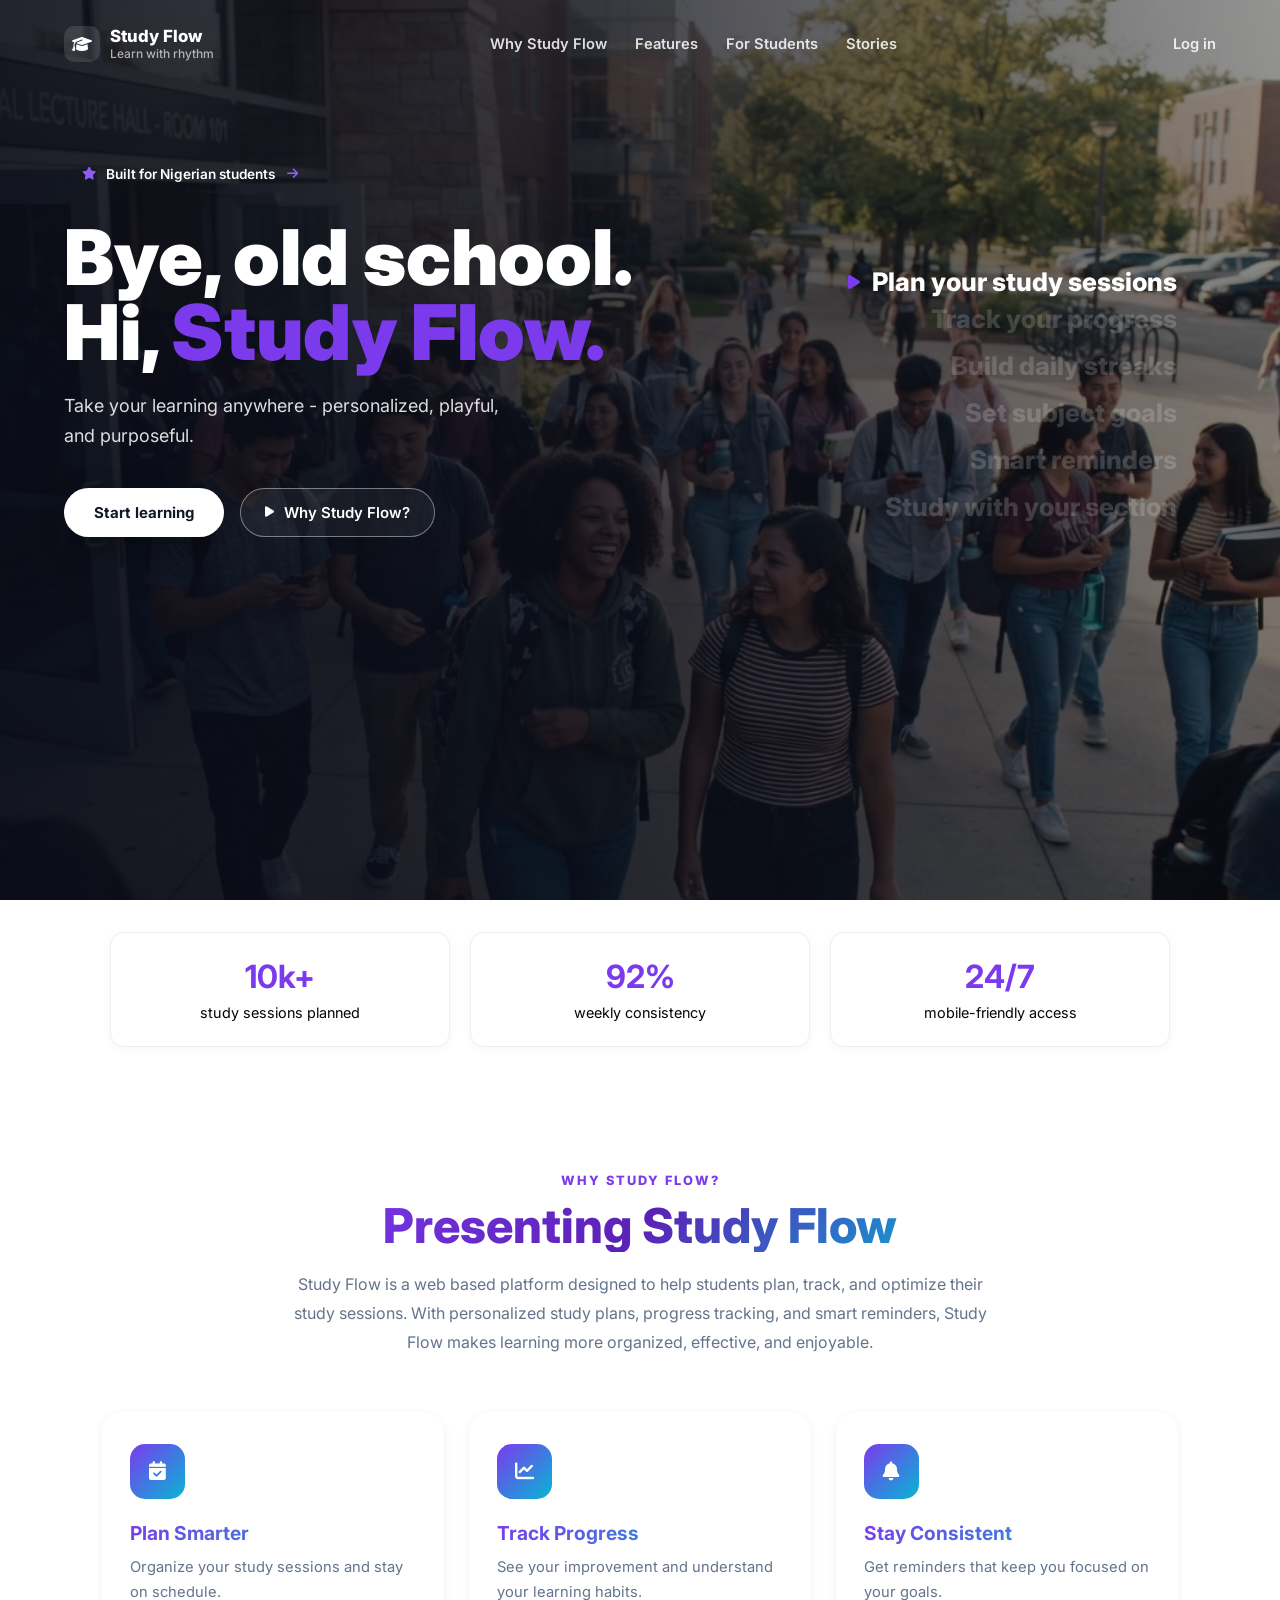
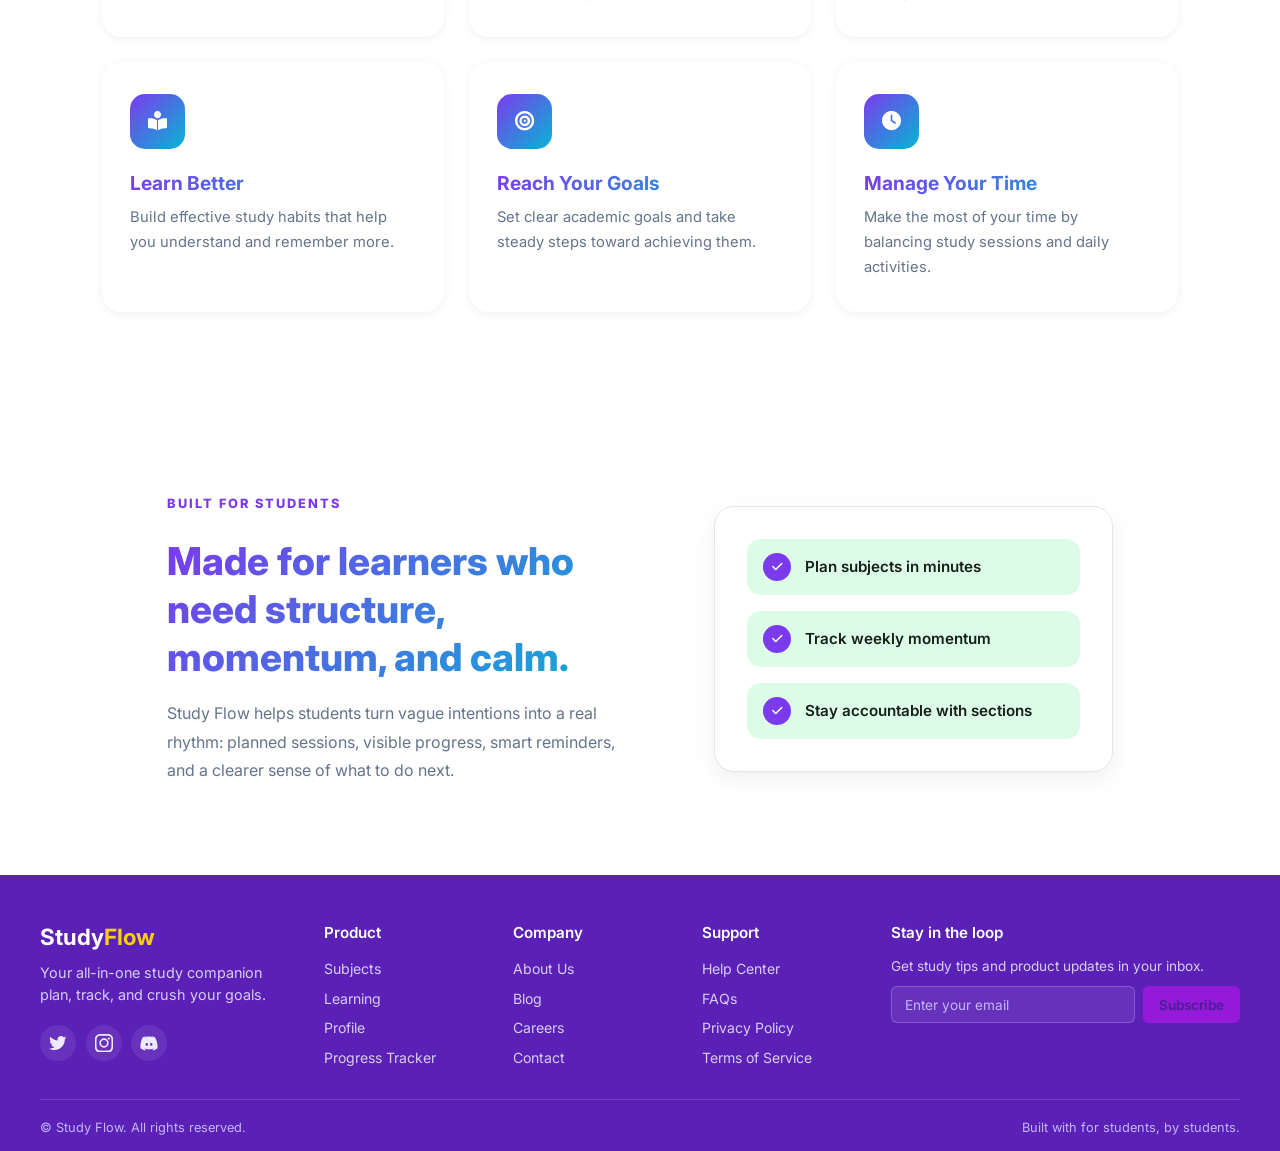
==== commit 6b9db3ba: "update" ====
--- a/index.html
+++ b/index.html
@@ -87,7 +87,7 @@
       <span class="section-label">WHY STUDY FLOW?</span>
       <h2>Presenting Study Flow</h2>
       <p>
-        Study Flow is a web-based platform designed to help students plan, track,
+        Study Flow is a web based platform designed to help students plan, track,
         and optimize their study sessions. With personalized study plans,
         progress tracking, and smart reminders, Study Flow makes learning more
         organized, effective, and enjoyable.
@@ -142,7 +142,7 @@
     <p>Make the most of your time by balancing study sessions and daily activities.</p>
   </div>
 </div>
-    </div>
+</di>
   </section>
 
   <section class="audience-section" id="for-whom">
@@ -168,7 +168,7 @@
     <div class="sf-footer__brand">
       <a href="index.html" class="sf-footer__logo">Study<span>Flow</span></a>
       <p class="sf-footer__tagline">
-        Your all-in-one study companion — plan, track, and crush your goals.
+        Your all-in-one study companion plan, track, and crush your goals.
       </p>
 
       <div class="sf-footer__socials">
--- a/css/style.css
+++ b/css/style.css
@@ -2453,7 +2453,7 @@
   padding: 0.6rem 1rem;
   border: none;
   border-radius: var(--sf-radius-sm, 6px);
-  background: var(--sf-color-accent, #FACC15);
+  background: var(--sf-color-accent, #c415fa8a)   ;
   color: #4C1D95;
   font-weight: 600;
   font-size: 0.85rem;
